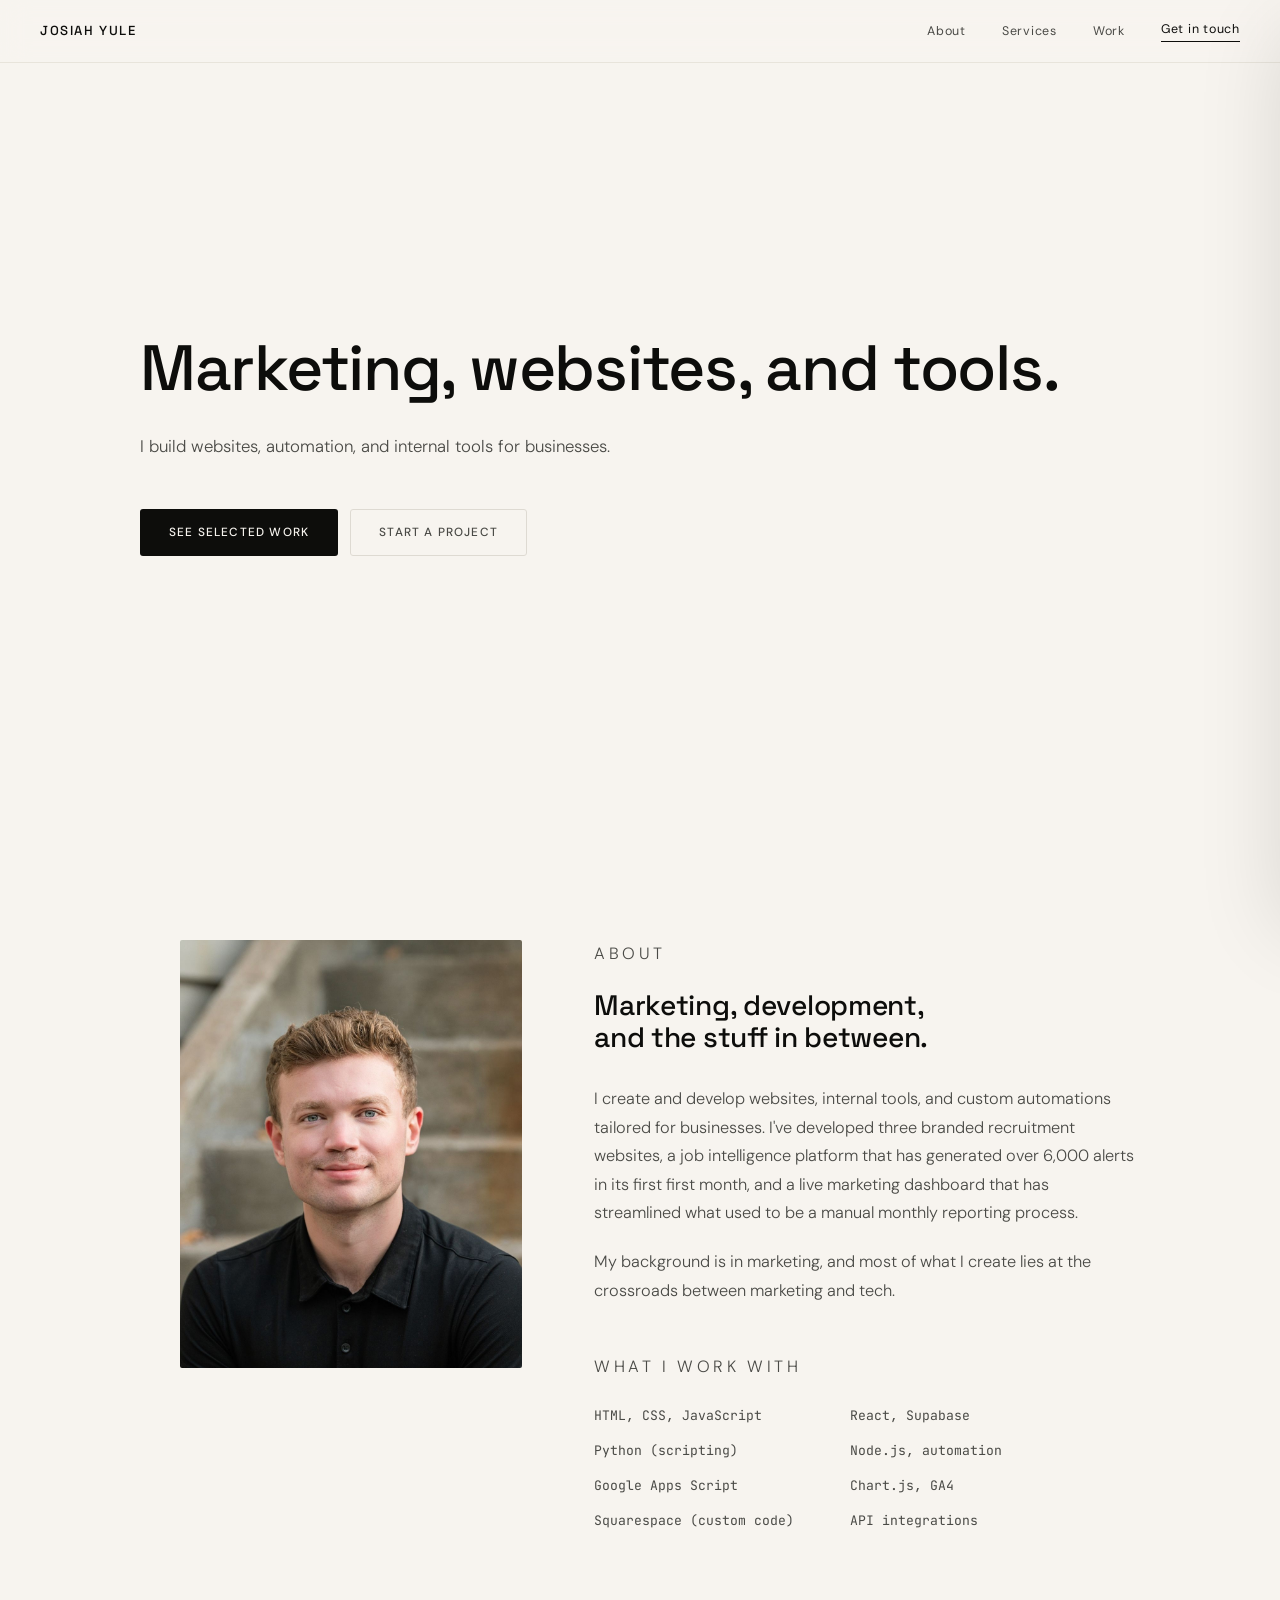
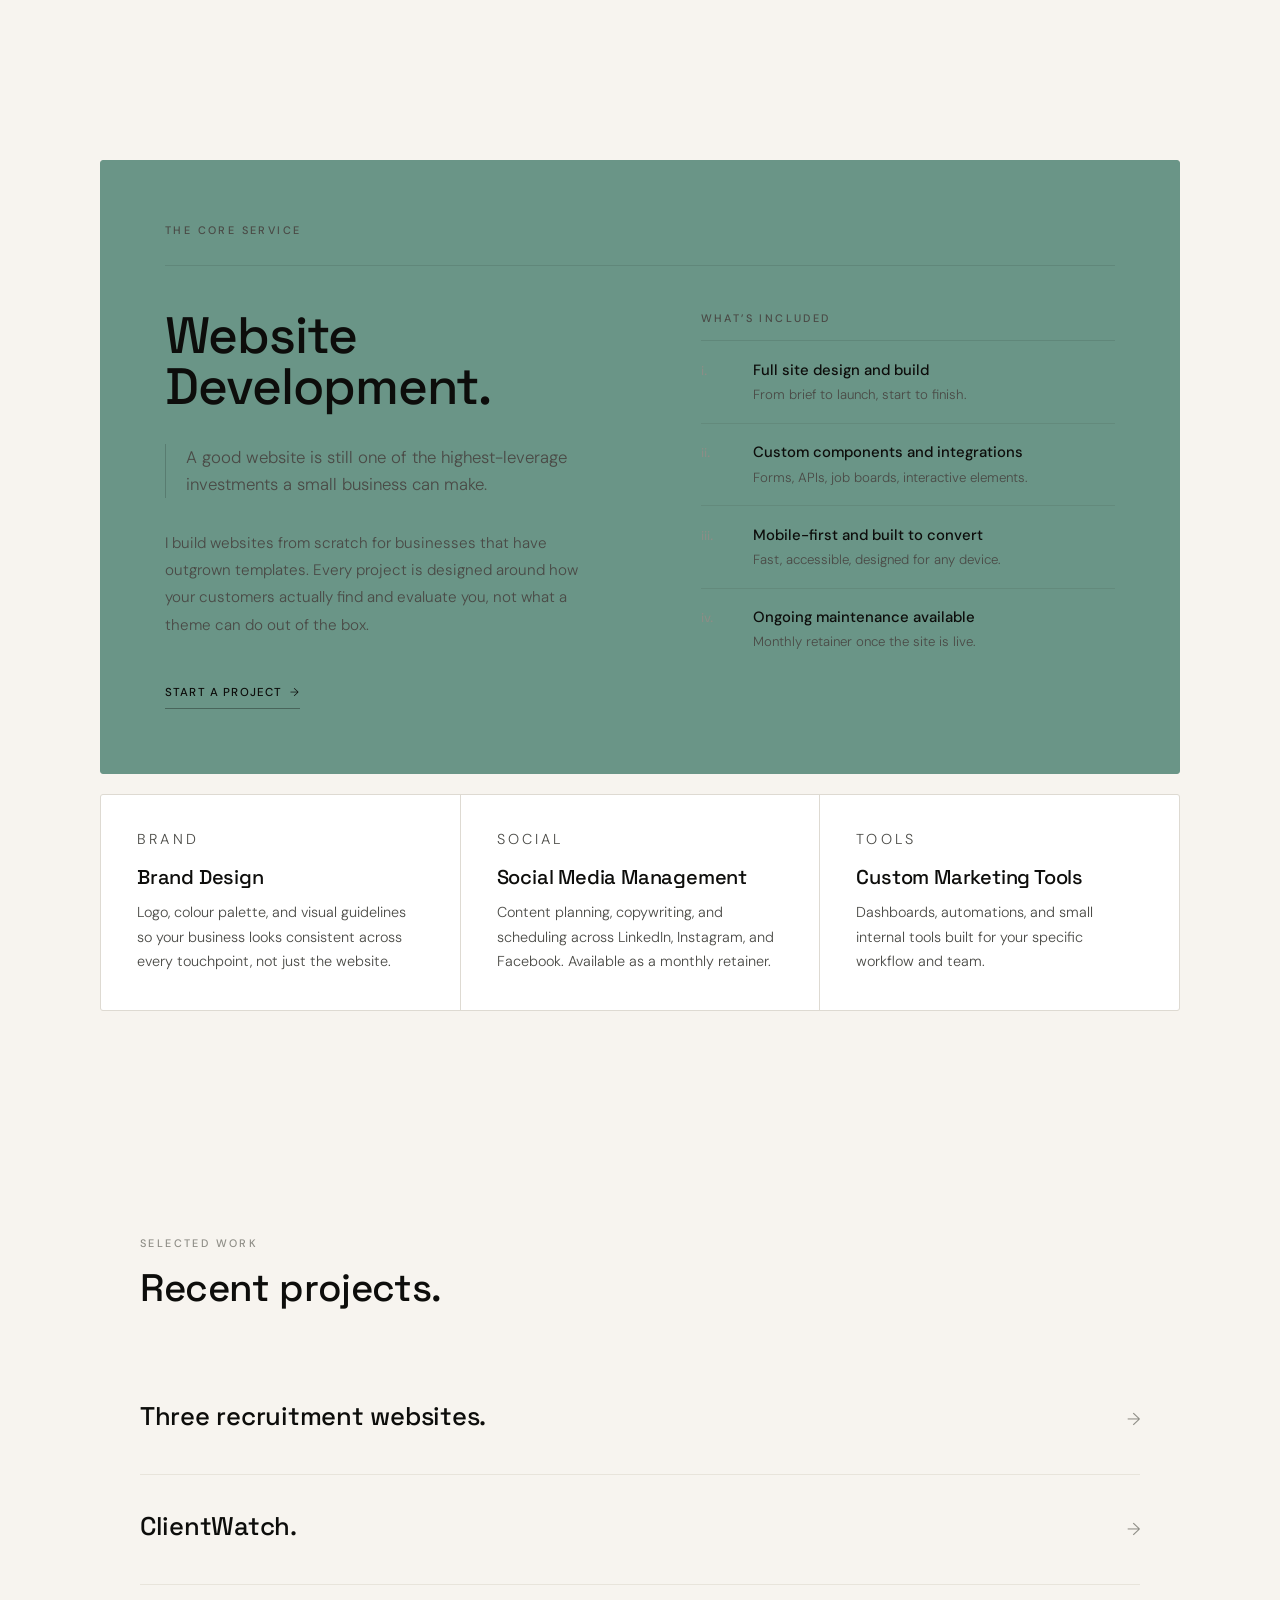
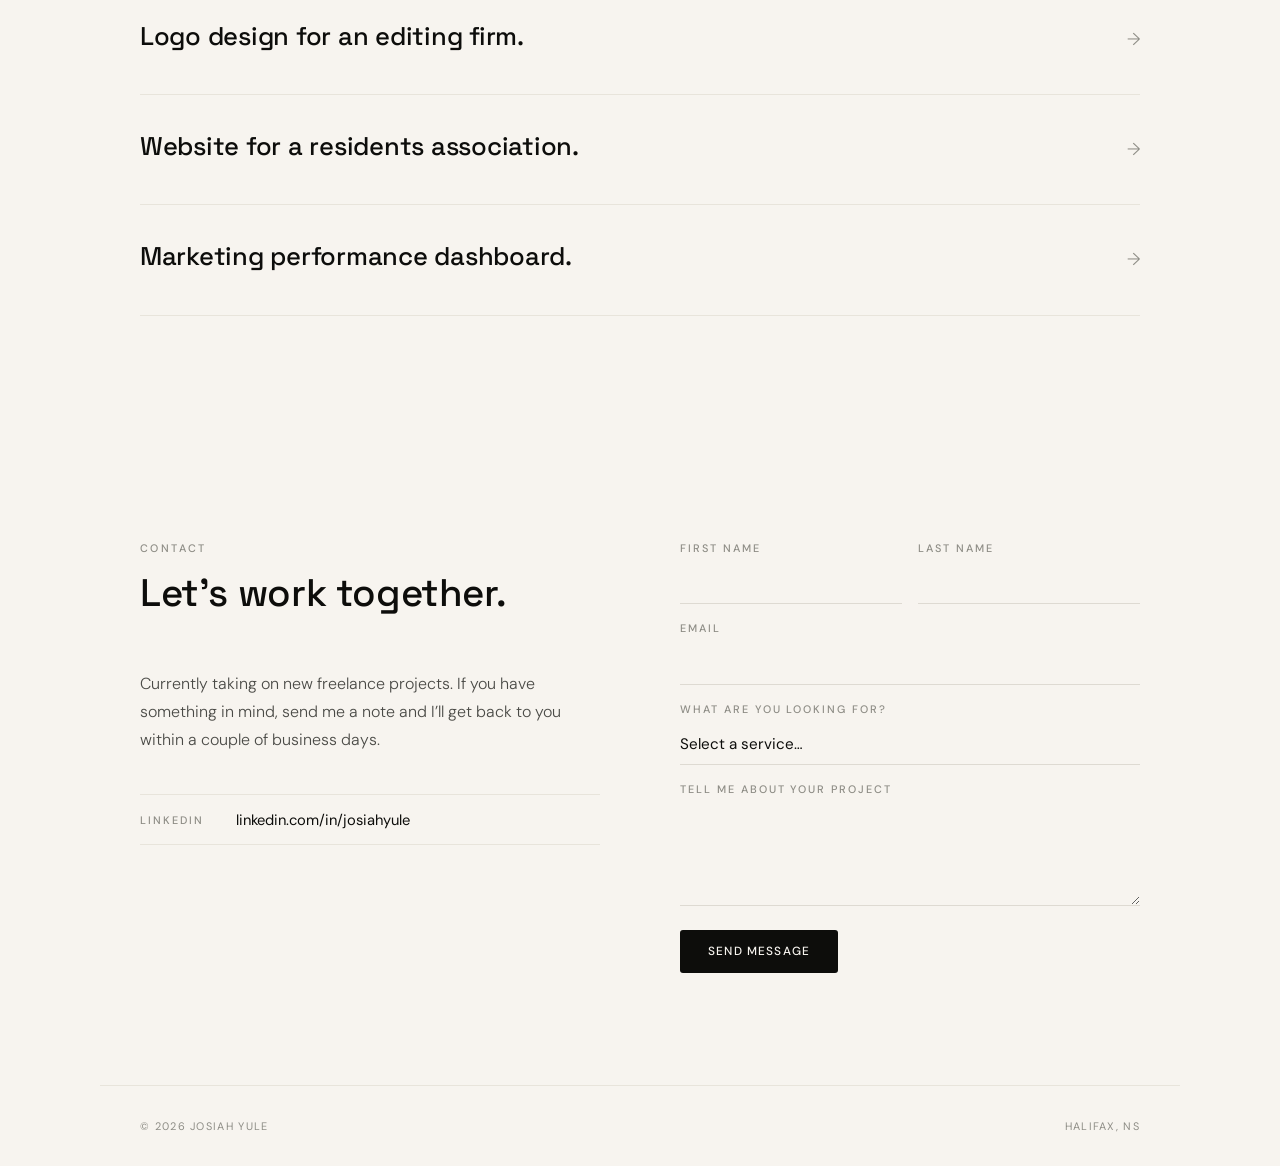
==== docs/index.html @ 41122ac9 "Apply UX improvements: mobile photo indent, form success state, drawer scroll cue, alt text Fix 4: a" ====
﻿<!DOCTYPE html>
<html lang="en">
<head>
  <meta charset="UTF-8" />
  <meta name="viewport" content="width=device-width, initial-scale=1.0"/>
  <title>Josiah Yule. Marketing, websites, and custom tools.</title>
  <link rel="preconnect" href="https://fonts.googleapis.com">
  <link href="https://fonts.googleapis.com/css2?family=Space+Grotesk:wght@300;400;500;600&family=DM+Sans:wght@300;400;500&family=JetBrains+Mono:wght@400;500&display=swap" rel="stylesheet">
  <meta name="description" content="Josiah Yule builds websites, automation, and internal tools for service businesses that have outgrown templates. Based in Halifax, NS.">
  <meta property="og:type" content="website">
  <meta property="og:url" content="https://www.josiahyule.ca">
  <meta property="og:title" content="Josiah Yule. Marketing, websites, and custom tools.">
  <meta property="og:description" content="Josiah Yule builds websites, automation, and internal tools for service businesses that have outgrown templates. Based in Halifax, NS.">
  <meta name="twitter:card" content="summary_large_image">
  <meta name="twitter:title" content="Josiah Yule. Marketing, websites, and custom tools.">
  <meta name="twitter:description" content="Josiah Yule builds websites, automation, and internal tools for service businesses that have outgrown templates. Based in Halifax, NS.">
  <link rel="canonical" href="https://www.josiahyule.ca">
  <link rel="stylesheet" href="portfolio.css">
</head>
<body>

  <nav>
    <a href="#" class="nav-logo">Josiah Yule</a>
    <div class="nav-links">
      <a href="#about">About</a>
      <a href="#services">Services</a>
      <a href="#work">Work</a>
      <a href="#contact" class="nav-cta">Get in touch</a>
    </div>
    <button class="nav-hamburger" id="navHamburger" aria-label="Open menu" aria-expanded="false" aria-controls="navMobile">
      <span></span><span></span><span></span>
    </button>
  </nav>

  <div class="nav-mobile" id="navMobile" role="dialog" aria-label="Mobile navigation">
    <nav class="nav-mobile-links">
      <a href="#about">About</a>
      <a href="#services">Services</a>
      <a href="#work">Work</a>
      <a href="#contact" class="nav-mobile-cta">Get in touch</a>
    </nav>
    <div class="nav-mobile-meta">Halifax, NS &middot; Available for new projects</div>
  </div>

  <!-- HERO -->
  <header class="hero">
    <h1>Marketing, websites, and tools.</h1>
    <p class="hero-bio">I build websites, automation, and internal tools for businesses.</p>
    <div class="hero-actions">
      <a href="#work" class="btn btn-filled">See selected work</a>
      <a href="#contact" class="btn btn-outline">Start a project</a>
    </div>
  </header>



  <!-- ABOUT -->
  <section id="about">
    <div class="about-grid">
      <div class="about-photo-wrap reveal">
        <div class="about-photo" aria-label="Portrait of Josiah">
          <img src="headshot.jpg" alt="Josiah Yule">
        </div>
      </div>
      <div class="about-body reveal">
        <p class="about-label">About</p>
        <h2 class="about-headline">Marketing, development, and the stuff in between.</h2>
        <p>I create and develop websites, internal tools, and custom automations tailored for businesses. I've developed three branded recruitment websites, a job intelligence platform that has generated over 6,000 alerts in its first first month, and a live marketing dashboard that has streamlined what used to be a manual monthly reporting process.</p>
        <p>My background is in marketing, and most of what I create lies at the crossroads between marketing and tech.</p>

        <div class="stack">
          <p class="stack-label">What I work with</p>
          <ul class="stack-grid">
            <li>HTML, CSS, JavaScript</li>
            <li>React, Supabase</li>
            <li>Python (scripting)</li>
            <li>Node.js, automation</li>
            <li>Google Apps Script</li>
            <li>Chart.js, GA4</li>
            <li>Squarespace (custom code)</li>
            <li>API integrations</li>
          </ul>
        </div>
      </div>
    </div>
  </section>



  <!-- SERVICES -->
  <section id="services">
    <div class="services-inner">

      <article class="service-hero">
        <div class="service-hero-top">
          <span class="service-hero-eyebrow">The core service</span>
        </div>
        <div class="service-hero-grid">
          <div class="service-hero-main">
            <h3>Website<br>Development.</h3>
            <p class="service-hero-lede">A good website is still one of the highest-leverage investments a small business can make.</p>
            <p class="service-hero-body">I build websites from scratch for businesses that have outgrown templates. Every project is designed around how your customers actually find and evaluate you, not what a theme can do out of the box.</p>
            <a href="#contact" class="service-hero-cta">Start a project</a>
          </div>
          <div class="service-hero-meta">
            <p class="meta-label">What&rsquo;s included</p>
            <div class="meta-row">
              <span class="meta-num">i.</span>
              <span class="meta-text">Full site design and build<span>From brief to launch, start to finish.</span></span>
            </div>
            <div class="meta-row">
              <span class="meta-num">ii.</span>
              <span class="meta-text">Custom components and integrations<span>Forms, APIs, job boards, interactive elements.</span></span>
            </div>
            <div class="meta-row">
              <span class="meta-num">iii.</span>
              <span class="meta-text">Mobile-first and built to convert<span>Fast, accessible, designed for any device.</span></span>
            </div>
            <div class="meta-row">
              <span class="meta-num">iv.</span>
              <span class="meta-text">Ongoing maintenance available<span>Monthly retainer once the site is live.</span></span>
            </div>
          </div>
        </div>
      </article>

      <div class="services-supporting">
        <article class="service-item">
          <p class="service-label">Brand</p>
          <h3>Brand Design</h3>
          <p>Logo, colour palette, and visual guidelines so your business looks consistent across every touchpoint, not just the website.</p>
        </article>
        <article class="service-item">
          <p class="service-label">Social</p>
          <h3>Social Media Management</h3>
          <p>Content planning, copywriting, and scheduling across LinkedIn, Instagram, and Facebook. Available as a monthly retainer.</p>
        </article>
        <article class="service-item">
          <p class="service-label">Tools</p>
          <h3>Custom Marketing Tools</h3>
          <p>Dashboards, automations, and small internal tools built for your specific workflow and team.</p>
        </article>
      </div>

    </div>
  </section>



  <!-- WORK -->
  <section id="work">
    <p class="section-label">Selected work</p>
    <h2 class="section-title">Recent projects.</h2>

    <ul class="work-list" id="workList">
      <!-- populated by JS -->
    </ul>
  </section>

  <!-- CONTACT -->
  <section id="contact">
    <div class="contact-inner">
      <div class="contact-left">
        <p class="section-label">Contact</p>
        <h2 class="section-title">Let&rsquo;s work together.</h2>
        <p class="contact-desc">Currently taking on new freelance projects. If you have something in mind, send me a note and I&rsquo;ll get back to you within a couple of business days.</p>

        <ul class="contact-links">
          <li><span>LinkedIn</span><a href="https://www.linkedin.com/in/josiahyule" target="_blank" rel="noopener">linkedin.com/in/josiahyule</a></li>
        </ul>
      </div>

      <form class="contact-form" id="contactForm" action="https://formspree.io/f/xeevvkey" method="POST">
        <div class="form-row">
          <div class="form-group">
            <label for="firstName">First Name</label>
            <input id="firstName" name="firstName" type="text" required>
          </div>
          <div class="form-group">
            <label for="lastName">Last Name</label>
            <input id="lastName" name="lastName" type="text" required>
          </div>
        </div>
        <div class="form-group">
          <label for="email">Email</label>
          <input id="email" name="email" type="email" required>
        </div>
        <div class="form-group">
          <label for="service">What are you looking for?</label>
          <select id="service" name="service">
            <option value="">Select a service&hellip;</option>
            <option>Website Development</option>
            <option>Brand Design</option>
            <option>Social Media Management</option>
            <option>Custom Marketing Tools</option>
            <option>Other / Not Sure Yet</option>
          </select>
        </div>
        <div class="form-group">
          <label for="message">Tell me about your project</label>
          <textarea id="message" name="message" rows="4"></textarea>
        </div>
        <button class="form-submit" type="submit" id="submitBtn">Send Message</button>
        <p id="formStatus" role="alert" aria-live="polite"></p>
      </form>
    </div>
  </section>

  <footer>
    <span>&copy; <span id="year"></span> Josiah Yule</span>
    <span>Halifax, NS</span>
  </footer>

  <!-- CASE STUDY DRAWER -->
  <div class="drawer-backdrop" id="drawerBackdrop"></div>
  <aside class="drawer" id="drawer" aria-hidden="true" role="dialog" aria-label="Case study">
    <header class="drawer-header">
      <span class="drawer-header-label" id="drawerKicker">Case study</span>
      <button class="drawer-close" id="drawerClose" aria-label="Close">
        <svg width="14" height="14" viewBox="0 0 14 14" fill="none" stroke="currentColor" stroke-width="1.4" aria-hidden="true">
          <path d="M1 1 L13 13 M13 1 L1 13"/>
        </svg>
      </button>
    </header>
    <div class="drawer-scroll" id="drawerScroll">
      <div id="drawerContent"></div>
    </div>
  </aside>

  <script src="portfolio.js"></script>
</body>
</html>
---- docs/portfolio.css ----
/* ============================================================
   Josiah Yule. Portfolio.
   Style: editorial grotesque — inspired by Tsu Lange Yor / Christopher Doyle & Co.
   ============================================================ */

*, *::before, *::after { box-sizing: border-box; margin: 0; padding: 0; }

:root {
  --accent:      #6a9587;
  --accent-dark: #4d7a6b;
  --ink:         #0d0d0b;
  --ink-mid:     #4a4a46;
  --ink-muted:   #8e8d86;
  --cream:       #f7f4ef;
  --cream-deep:  #ebe8e0;
  --white:       #ffffff;
  --border:      #dedad2;
  --border-soft: #e8e4db;

  --shadow-sm: 0 1px 2px rgba(13,13,11,0.04);
  --shadow-md: 0 12px 40px rgba(13,13,11,0.08);
  --shadow-lg: 0 30px 80px rgba(13,13,11,0.12);

  --ease:   cubic-bezier(0.4, 0, 0.2, 1);
  --fast:   0.22s;
  --med:    0.45s;
  --slow:   0.7s;

  --max:    1080px;
  --reading: 640px;
}

html { scroll-behavior: smooth; scroll-padding-top: 4.5rem; }
body {
  font-family: 'DM Sans', sans-serif;
  background: var(--cream);
  color: var(--ink);
  overflow-x: hidden;
  -webkit-font-smoothing: antialiased;
  font-weight: 400;
  line-height: 1.5;
}
body.drawer-open { overflow: hidden; }

::selection { background: #c8ddd8; color: var(--ink); }

a { color: inherit; }

/* ===== NAV ===== */
nav {
  position: fixed; top: 0; left: 0; right: 0; z-index: 100;
  display: flex; align-items: center; justify-content: space-between;
  padding: 1.25rem 2.5rem;
  background: rgba(247, 244, 239, 0.88);
  backdrop-filter: blur(14px);
  -webkit-backdrop-filter: blur(14px);
  border-bottom: 1px solid var(--border-soft);
}
.nav-logo {
  font-family: 'Space Grotesk', sans-serif;
  font-size: 0.82rem;
  font-weight: 500;
  letter-spacing: 0.12em;
  text-decoration: none;
  color: var(--ink);
  text-transform: uppercase;
}
.nav-links { display: flex; gap: 2.25rem; align-items: center; }
.nav-links a {
  text-decoration: none;
  font-size: 0.78rem;
  letter-spacing: 0.06em;
  color: var(--ink-mid);
  transition: color var(--fast);
}
.nav-links a:hover { color: var(--ink); }
.nav-links a.nav-cta {
  color: var(--ink);
  border-bottom: 1px solid var(--ink);
  padding-bottom: 2px;
  transition: color var(--fast), border-color var(--fast);
}
.nav-links a.nav-cta:hover { color: var(--accent-dark); border-color: var(--accent-dark); }

.nav-hamburger {
  display: none;
  width: 44px; height: 44px;
  background: transparent; border: none;
  cursor: pointer; padding: 0;
  align-items: center; justify-content: center;
  flex-direction: column; gap: 5px;
  -webkit-tap-highlight-color: transparent;
}
.nav-hamburger span {
  display: block;
  width: 22px; height: 1.5px;
  background: var(--ink);
  transition: transform 0.35s var(--ease), opacity 0.25s;
}
.nav-hamburger.open span:nth-child(1) { transform: translateY(6.5px) rotate(45deg); }
.nav-hamburger.open span:nth-child(2) { opacity: 0; }
.nav-hamburger.open span:nth-child(3) { transform: translateY(-6.5px) rotate(-45deg); }

.nav-mobile {
  position: fixed; inset: 0; z-index: 95;
  background: var(--cream);
  padding: 5.5rem 2rem 2rem;
  transform: translateX(100%);
  transition: transform 0.4s var(--ease);
  visibility: hidden;
  display: flex; flex-direction: column;
}
.nav-mobile.open { transform: translateX(0); visibility: visible; }
.nav-mobile-links { display: flex; flex-direction: column; flex: 1; }
.nav-mobile-links a {
  text-decoration: none;
  font-family: 'Space Grotesk', sans-serif;
  font-size: clamp(1.8rem, 6vw, 2.4rem);
  font-weight: 500;
  letter-spacing: 0.01em;
  color: var(--ink);
  padding: 1.1rem 0;
  border-bottom: 1px solid var(--border);
  display: flex; align-items: center; justify-content: space-between;
}
.nav-mobile-links a::after { content: '→'; font-family: 'DM Sans', sans-serif; font-size: 1rem; opacity: 0.4; }
.nav-mobile-meta {
  padding-top: 2rem;
  font-size: 0.7rem;
  color: var(--ink-muted);
  letter-spacing: 0.12em;
  text-transform: uppercase;
}

/* ===== HERO ===== */
.hero {
  min-height: 92vh;
  display: flex; flex-direction: column;
  justify-content: center;
  padding: 10rem 2.5rem 6rem;
  max-width: var(--max);
  margin: 0 auto;
}
.hero h1 {
  font-family: 'Space Grotesk', sans-serif;
  font-size: clamp(2rem, 5vw, 4.4rem);
  font-weight: 500;
  line-height: 1.02;
  letter-spacing: -0.02em;
  margin-bottom: 2rem;
  max-width: 28ch;
  text-wrap: balance;
  animation: fadeUp var(--slow) 0.05s ease both;
}
.hero-bio {
  font-size: clamp(1.05rem, 1.3vw, 1.2rem);
  font-weight: 300;
  line-height: 1.65;
  color: var(--ink-mid);
  max-width: 56ch;
  margin-bottom: 3rem;
  animation: fadeUp var(--slow) 0.15s ease both;
}
.hero-actions { display: flex; gap: 0.75rem; flex-wrap: wrap; animation: fadeUp var(--slow) 0.25s ease both; }

.btn {
  text-decoration: none;
  padding: 0.85rem 1.75rem;
  border-radius: 3px;
  font-size: 0.74rem;
  font-weight: 500;
  letter-spacing: 0.1em;
  text-transform: uppercase;
  transition: all var(--fast);
  display: inline-block;
  border: 1px solid transparent;
  cursor: pointer;
  font-family: inherit;
}
.btn-filled { background: var(--ink); color: var(--cream); }
.btn-filled:hover { background: var(--accent-dark); }
.btn-outline { border-color: var(--border); color: var(--ink-mid); background: transparent; }
.btn-outline:hover { border-color: var(--accent-dark); color: var(--accent-dark); }

/* ===== SHARED ===== */
section, header {
  padding: 7rem 2.5rem;
  max-width: var(--max);
  margin: 0 auto;
}
#about, #services, #work, #contact { scroll-margin-top: 4.5rem; }

.divider {
  width: 100%;
  max-width: var(--max);
  margin: 0 auto;
  height: 1px;
  background: var(--border-soft);
}

.section-label {
  font-size: 0.68rem;
  letter-spacing: 0.22em;
  text-transform: uppercase;
  color: var(--ink-muted);
  margin-bottom: 1rem;
  font-weight: 500;
}

.section-title {
  font-family: 'Space Grotesk', sans-serif;
  font-size: clamp(1.75rem, 3vw, 2.4rem);
  font-weight: 500;
  line-height: 1.1;
  letter-spacing: -0.01em;
  margin-bottom: 3.5rem;
  max-width: 22ch;
  text-wrap: balance;
}

/* ===== ABOUT ===== */
#about { padding-top: 7rem; padding-bottom: 7rem; }
.about-grid {
  display: grid;
  grid-template-columns: 0.7fr 1fr;
  gap: 4.5rem;
  align-items: start;
}
.about-photo-wrap { position: sticky; top: 7rem; margin-left: 2.5rem; }
.about-photo {
  width: 100%;
  aspect-ratio: 4/5;
  background: var(--cream-deep);
  border-radius: 2px;
  position: relative;
  overflow: hidden;
}
.about-photo.placeholder {
  background:
    repeating-linear-gradient(135deg,
      var(--cream-deep) 0,
      var(--cream-deep) 14px,
      #dedad2 14px,
      #dedad2 15px);
  display: flex; align-items: flex-end; justify-content: flex-start;
}
.about-photo .placeholder-tag {
  font-family: 'JetBrains Mono', monospace;
  font-size: 0.7rem;
  color: var(--ink-muted);
  padding: 0.5rem 0.75rem;
  background: var(--cream);
}
.about-photo img { width: 100%; height: 100%; object-fit: cover; display: block; }
.about-body { padding-top: 0; }
.about-label {
  font-size: 0.68rem;
  letter-spacing: 0.22em;
  text-transform: uppercase;
  color: var(--ink-muted);
  margin-bottom: 1.25rem;
  font-weight: 500;
}
.about-headline {
  font-family: 'Space Grotesk', sans-serif;
  font-size: clamp(1.5rem, 2.2vw, 2rem);
  font-weight: 500;
  line-height: 1.15;
  letter-spacing: -0.01em;
  margin-bottom: 2rem;
  text-wrap: balance;
}
.about-body p {
  font-size: 1.02rem;
  line-height: 1.75;
  color: var(--ink-mid);
  font-weight: 300;
  margin-bottom: 1.25rem;
  max-width: 58ch;
}
.stack { margin-top: 3rem; max-width: 480px; }
.stack-label {
  font-size: 0.68rem;
  letter-spacing: 0.22em;
  text-transform: uppercase;
  color: var(--ink-muted);
  margin-bottom: 1rem;
  font-weight: 500;
}
.stack-grid {
  display: grid;
  grid-template-columns: repeat(2, 1fr);
  gap: 0.35rem 2rem;
  list-style: none;
}
.stack-grid li {
  font-family: 'JetBrains Mono', monospace;
  font-size: 0.82rem;
  color: var(--ink-mid);
  padding: 0.3rem 0;
}

/* ===== SERVICES ===== */
#services { max-width: 100%; padding: 7rem 2.5rem; }
.services-inner { max-width: var(--max); margin: 0 auto; }

/* Teal editorial card — dark ink text on sage-teal background */
.service-hero {
  background: var(--accent);
  color: var(--ink);
  border: 1px solid var(--accent);
  border-radius: 3px;
  padding: 3.5rem 4rem 4rem;
  margin-bottom: 1.25rem;
}
.service-hero-top {
  padding-bottom: 1.5rem;
  border-bottom: 1px solid rgba(13, 13, 11, 0.1);
  margin-bottom: 2.75rem;
}
.service-hero-eyebrow {
  font-size: 0.68rem;
  letter-spacing: 0.22em;
  text-transform: uppercase;
  color: var(--ink-mid);
  font-weight: 500;
}
.service-hero-grid {
  display: grid;
  grid-template-columns: 1.1fr 1fr;
  gap: 5rem;
  align-items: start;
}
.service-hero h3 {
  font-family: 'Space Grotesk', sans-serif;
  font-size: clamp(2.2rem, 4vw, 3.4rem);
  font-weight: 500;
  line-height: 1.0;
  letter-spacing: -0.02em;
  color: var(--ink);
  margin-bottom: 2rem;
}
.service-hero-lede {
  font-size: 1.05rem;
  font-weight: 300;
  line-height: 1.6;
  color: var(--ink-mid);
  padding-left: 1.25rem;
  border-left: 1px solid rgba(13, 13, 11, 0.18);
  margin-bottom: 2rem;
  max-width: 38ch;
}
.service-hero-body {
  font-size: 0.95rem;
  line-height: 1.8;
  color: var(--ink-mid);
  font-weight: 300;
  margin-bottom: 2.5rem;
  max-width: 44ch;
}
.service-hero-cta {
  display: inline-flex; align-items: center;
  color: var(--ink); text-decoration: none;
  font-size: 0.72rem; font-weight: 500;
  letter-spacing: 0.1em;
  text-transform: uppercase;
  padding-bottom: 0.4rem;
  border-bottom: 1px solid rgba(13, 13, 11, 0.35);
  transition: opacity var(--fast);
}
.service-hero-cta::after {
  content: '→'; margin-left: 0.5rem; font-weight: 300;
  transition: transform var(--fast);
}
.service-hero-cta:hover { opacity: 0.6; }
.service-hero-cta:hover::after { transform: translateX(3px); }

.service-hero-meta { padding-top: 0; }
.meta-label {
  font-size: 0.68rem;
  letter-spacing: 0.22em;
  text-transform: uppercase;
  color: var(--ink-mid);
  font-weight: 500;
  padding-bottom: 0.9rem;
  border-bottom: 1px solid rgba(13, 13, 11, 0.1);
}
.meta-row {
  display: grid;
  grid-template-columns: 1.75rem 1fr;
  gap: 1.5rem;
  align-items: baseline;
  padding: 1.1rem 0;
  border-bottom: 1px solid rgba(13, 13, 11, 0.08);
}
.meta-row:last-child { border-bottom: none; }
.meta-num {
  font-family: 'Space Grotesk', sans-serif;
  font-size: 0.82rem;
  color: var(--ink-muted);
  font-weight: 400;
  text-align: left;
}
.meta-text {
  font-size: 0.93rem;
  line-height: 1.5;
  color: var(--ink);
  font-weight: 500;
}
.meta-text span {
  display: block;
  font-size: 0.83rem;
  color: var(--ink-mid);
  font-weight: 300;
  margin-top: 0.25rem;
  line-height: 1.5;
}

.services-supporting {
  display: grid;
  grid-template-columns: repeat(3, 1fr);
  gap: 1px;
  background: var(--border);
  border: 1px solid var(--border);
  border-radius: 3px;
  overflow: hidden;
}
.service-item {
  background: var(--white);
  padding: 2rem 2.25rem 2.25rem;
  transition: background var(--fast);
}
.service-item:hover { background: var(--cream); }
.service-label {
  font-size: 0.68rem;
  letter-spacing: 0.22em;
  text-transform: uppercase;
  color: var(--ink-muted);
  margin-bottom: 0.85rem;
  font-weight: 500;
}
.service-item h3 {
  font-family: 'Space Grotesk', sans-serif;
  font-size: 1.25rem;
  font-weight: 500;
  margin-bottom: 0.7rem;
  line-height: 1.2;
  letter-spacing: -0.01em;
}
.service-item p {
  font-size: 0.9rem;
  line-height: 1.7;
  color: var(--ink-mid);
  font-weight: 300;
}

/* ===== WORK LIST ===== */
.work-list {
  list-style: none;
}
.work-entry {
  display: grid;
  grid-template-columns: 1fr auto;
  gap: 2.5rem;
  align-items: baseline;
  padding: 2.25rem 0;
  border-bottom: 1px solid var(--border-soft);
  cursor: pointer;
  transition: padding-left var(--fast) var(--ease), background var(--fast);
  position: relative;
}
.work-entry:hover { padding-left: 0.5rem; background: var(--cream-deep); }
.work-entry:hover .work-title { color: var(--accent-dark); }
.work-entry:hover .work-arrow { transform: translate(4px, -2px); color: var(--accent-dark); }

.work-year {
  font-size: 0.74rem;
  color: var(--ink-muted);
  font-variant-numeric: tabular-nums;
  letter-spacing: 0.08em;
}
.work-title {
  font-family: 'Space Grotesk', sans-serif;
  font-size: clamp(1.4rem, 2vw, 1.85rem);
  font-weight: 500;
  letter-spacing: -0.01em;
  line-height: 1.2;
  margin-bottom: 0.4rem;
  transition: color var(--fast);
}
.work-meta {
  font-size: 0.87rem;
  color: var(--ink-muted);
  font-weight: 300;
}
.work-arrow {
  font-size: 1.1rem;
  color: var(--ink-muted);
  transition: transform var(--fast), color var(--fast);
  font-weight: 300;
}

/* ===== CONTACT ===== */
#contact {
  background: var(--cream);
  max-width: 100%;
  padding-left: 0; padding-right: 0;
}
.contact-inner {
  max-width: var(--max);
  margin: 0 auto;
  padding: 0 2.5rem;
  display: grid;
  grid-template-columns: 1fr 1fr;
  gap: 5rem;
  align-items: start;
}
.contact-desc {
  font-size: 1rem;
  line-height: 1.75;
  color: var(--ink-mid);
  font-weight: 300;
  margin-bottom: 2.5rem;
  max-width: 42ch;
}
.contact-links { list-style: none; }
.contact-links li {
  display: grid;
  grid-template-columns: 5rem 1fr;
  gap: 1rem;
  align-items: center;
  padding: 0.85rem 0;
  border-top: 1px solid var(--border-soft);
  font-size: 0.92rem;
}
.contact-links li:last-child { border-bottom: 1px solid var(--border-soft); }
.contact-links li span {
  font-size: 0.68rem;
  letter-spacing: 0.18em;
  text-transform: uppercase;
  color: var(--ink-muted);
  font-weight: 500;
}
.contact-links li a {
  color: var(--ink);
  text-decoration: none;
  transition: color var(--fast);
}
.contact-links li a:hover { color: var(--accent-dark); }

.contact-form { display: flex; flex-direction: column; gap: 1rem; }
.form-row { display: grid; grid-template-columns: 1fr 1fr; gap: 1rem; }
.form-group { display: flex; flex-direction: column; gap: 0.4rem; }
.form-group label {
  font-size: 0.68rem;
  letter-spacing: 0.18em;
  text-transform: uppercase;
  color: var(--ink-muted);
  font-weight: 500;
}
.form-group input, .form-group textarea {
  background: transparent;
  border: none;
  border-bottom: 1px solid var(--border);
  padding: 0.65rem 0;
  font-family: inherit;
  font-size: 0.95rem;
  color: var(--ink);
  outline: none;
  transition: border-color var(--fast);
  border-radius: 0;
}
.form-group input:focus, .form-group textarea:focus, .form-group select:focus { border-color: var(--accent); }
.form-group textarea { resize: vertical; min-height: 80px; }
.form-group select {
  background: transparent;
  border: none;
  border-bottom: 1px solid var(--border);
  padding: 0.65rem 0;
  font-family: inherit;
  font-size: 0.95rem;
  color: var(--ink);
  outline: none;
  transition: border-color var(--fast);
  border-radius: 0;
  -webkit-appearance: none;
  appearance: none;
  cursor: pointer;
  width: 100%;
}
.form-submit {
  background: var(--ink);
  color: var(--cream);
  border: none;
  padding: 0.85rem 1.75rem;
  border-radius: 3px;
  font-family: inherit;
  font-size: 0.74rem;
  font-weight: 500;
  letter-spacing: 0.1em;
  text-transform: uppercase;
  cursor: pointer;
  width: fit-content;
  transition: background var(--fast);
  margin-top: 0.5rem;
}
.form-submit:hover { background: var(--accent-dark); }

/* ===== FOOTER ===== */
footer {
  display: flex; justify-content: space-between;
  padding: 2rem 2.5rem;
  max-width: var(--max);
  margin: 0 auto;
  font-size: 0.68rem;
  color: var(--ink-muted);
  border-top: 1px solid var(--border-soft);
  letter-spacing: 0.12em;
  text-transform: uppercase;
}

/* =============================================================
   CASE STUDY DRAWER. MINIMAL EDITORIAL.
   ============================================================= */
.drawer-backdrop {
  position: fixed; inset: 0; z-index: 200;
  background: rgba(13, 13, 11, 0.3);
  backdrop-filter: blur(2px);
  -webkit-backdrop-filter: blur(2px);
  opacity: 0; visibility: hidden;
  transition: opacity var(--med) var(--ease), visibility var(--med) var(--ease);
}
.drawer-backdrop.open { opacity: 1; visibility: visible; }

.drawer {
  position: fixed; top: 0; right: 0; bottom: 0; z-index: 201;
  width: min(820px, 96vw);
  background: var(--cream);
  box-shadow: var(--shadow-lg);
  transform: translateX(100%);
  transition: transform var(--med) var(--ease);
  display: flex; flex-direction: column;
  overflow: hidden;
}
.drawer.open { transform: translateX(0); }

.drawer-header {
  display: flex; align-items: center; justify-content: space-between;
  padding: 1.5rem 2.5rem;
  flex-shrink: 0;
  z-index: 5;
  background: linear-gradient(to bottom, var(--cream) 60%, rgba(247, 244, 239, 0));
  position: absolute;
  top: 0; left: 0; right: 0;
  pointer-events: none;
}
.drawer-header > * { pointer-events: auto; }
.drawer-header-label {
  font-size: 0.68rem;
  letter-spacing: 0.2em;
  text-transform: uppercase;
  color: var(--ink-muted);
  font-weight: 500;
}
.drawer-close {
  width: 36px; height: 36px;
  border-radius: 50%;
  background: var(--white);
  border: 1px solid var(--border);
  cursor: pointer;
  display: inline-flex; align-items: center; justify-content: center;
  color: var(--ink-mid);
  transition: all var(--fast);
  padding: 0;
}
.drawer-close:hover { background: var(--ink); color: var(--cream); border-color: var(--ink); }

.drawer-scroll {
  flex: 1; overflow-y: auto;
  scroll-behavior: smooth;
}
.drawer-scroll::-webkit-scrollbar { width: 6px; }
.drawer-scroll::-webkit-scrollbar-track { background: transparent; }
.drawer-scroll::-webkit-scrollbar-thumb { background: rgba(13, 13, 11, 0.1); border-radius: 3px; }

/* ----- Case study layout ----- */
.cs-cover {
  width: 100%;
  aspect-ratio: 16 / 10;
  background: var(--cream-deep);
  position: relative;
  overflow: hidden;
}
.cs-cover.placeholder {
  background:
    repeating-linear-gradient(135deg,
      var(--cream-deep) 0,
      var(--cream-deep) 18px,
      #dedad2 18px,
      #dedad2 19px);
  display: flex; align-items: flex-end; justify-content: flex-start;
}
.cs-cover .placeholder-tag {
  font-family: 'JetBrains Mono', monospace;
  font-size: 0.7rem;
  color: var(--ink-muted);
  padding: 0.55rem 0.85rem;
  background: var(--cream);
  margin: 1rem;
}
.cs-cover img { width: 100%; height: 100%; object-fit: cover; display: block; }

.cs-body {
  max-width: var(--reading);
  margin: 0 auto;
  padding: 4.5rem 2.5rem 5rem;
}
.cs-meta {
  font-size: 0.68rem;
  letter-spacing: 0.2em;
  text-transform: uppercase;
  color: var(--ink-muted);
  margin-bottom: 1.5rem;
  font-weight: 500;
  display: flex; gap: 0.85rem; flex-wrap: wrap;
}
.cs-meta span:not(:last-child)::after {
  content: '·';
  margin-left: 0.85rem;
  color: var(--ink-muted);
  opacity: 0.5;
}
.cs-title {
  font-family: 'Space Grotesk', sans-serif;
  font-size: clamp(2rem, 4.5vw, 3.1rem);
  font-weight: 500;
  line-height: 1.02;
  letter-spacing: -0.02em;
  margin-bottom: 1.75rem;
  text-wrap: balance;
}
.cs-deck {
  font-size: 1.2rem;
  line-height: 1.55;
  color: var(--ink-mid);
  font-weight: 300;
  max-width: 32ch;
  margin-bottom: 4.5rem;
}

.cs-section { margin-bottom: 3.5rem; }
.cs-section-label {
  font-size: 0.68rem;
  letter-spacing: 0.2em;
  text-transform: uppercase;
  color: var(--ink-muted);
  margin-bottom: 1.25rem;
  font-weight: 500;
}
.cs-section p {
  font-size: 1.02rem;
  line-height: 1.8;
  color: var(--ink);
  font-weight: 300;
  margin-bottom: 1.1rem;
}
.cs-section p:last-child { margin-bottom: 0; }
.cs-section p strong { font-weight: 500; color: var(--ink); }
.cs-section ul {
  list-style: none;
  margin-top: 0.5rem;
}
.cs-section ul li {
  font-size: 1rem;
  line-height: 1.7;
  color: var(--ink);
  font-weight: 300;
  padding: 0.45rem 0 0.45rem 1.5rem;
  position: relative;
}
.cs-section ul li::before {
  content: '';
  position: absolute;
  left: 0; top: 1.05rem;
  width: 8px; height: 1px;
  background: var(--ink-muted);
}

/* Pull-quote */
.cs-quote {
  margin: 4rem 0;
  padding-left: 2rem;
  border-left: 2px solid var(--accent);
}
.cs-quote-text {
  font-family: 'Space Grotesk', sans-serif;
  font-size: 1.5rem;
  font-weight: 300;
  line-height: 1.4;
  color: var(--ink);
  letter-spacing: -0.01em;
  margin-bottom: 1.25rem;
  text-wrap: balance;
}
.cs-quote-attr {
  font-size: 0.72rem;
  color: var(--ink-muted);
  font-weight: 400;
  letter-spacing: 0.12em;
  text-transform: uppercase;
}
.cs-quote-attr strong { color: var(--ink); font-weight: 500; }

/* Gallery */
.cs-gallery {
  margin: 4rem 0;
  display: grid;
  grid-template-columns: repeat(2, 1fr);
  gap: 0.75rem;
}
.cs-gallery-item {
  aspect-ratio: 4 / 3;
  background: var(--cream-deep);
  overflow: hidden;
  position: relative;
}
.cs-gallery-item.wide {
  grid-column: 1 / -1;
  aspect-ratio: 16 / 9;
}
.cs-gallery-item.placeholder {
  background:
    repeating-linear-gradient(135deg,
      var(--cream-deep) 0,
      var(--cream-deep) 14px,
      #dedad2 14px,
      #dedad2 15px);
  display: flex; align-items: flex-end;
}
.cs-gallery-item .placeholder-tag {
  font-family: 'JetBrains Mono', monospace;
  font-size: 0.65rem;
  color: var(--ink-muted);
  padding: 0.4rem 0.6rem;
  background: var(--cream);
  margin: 0.75rem;
}
.cs-gallery-item img { width: 100%; height: 100%; object-fit: cover; display: block; }

/* Links list */
.cs-links {
  margin: 3.5rem 0 0;
  list-style: none;
  border-top: 1px solid var(--border-soft);
}
.cs-links li {
  border-bottom: 1px solid var(--border-soft);
}
.cs-links a {
  display: flex;
  justify-content: space-between;
  align-items: center;
  padding: 1.1rem 0;
  font-size: 0.96rem;
  color: var(--ink);
  text-decoration: none;
  transition: color var(--fast), padding var(--fast);
  font-weight: 400;
}
.cs-links a:hover { color: var(--accent-dark); padding-left: 0.4rem; }
.cs-links a span:last-child {
  color: var(--ink-muted);
  font-size: 0.68rem;
  letter-spacing: 0.12em;
  text-transform: uppercase;
}

/* ===== FORM SUCCESS STATE ===== */
#formStatus {
  font-size: 0.83rem;
  color: var(--ink-mid);
  display: none;
  margin-top: 0.5rem;
  letter-spacing: 0.02em;
}
.form-success {
  padding: 2.5rem 0 1rem;
}
.form-success-title {
  font-family: 'Space Grotesk', sans-serif;
  font-size: 1.4rem;
  font-weight: 500;
  letter-spacing: -0.01em;
  color: var(--ink);
  margin-bottom: 0.75rem;
}
.form-success-body {
  font-size: 0.95rem;
  color: var(--ink-mid);
  font-weight: 300;
  line-height: 1.75;
  max-width: 38ch;
}

/* ===== DRAWER SCROLL CUE ===== */
.drawer-scroll-cue {
  position: absolute;
  bottom: 2.5rem;
  left: 50%;
  transform: translateX(-50%);
  display: flex;
  flex-direction: column;
  align-items: center;
  gap: 0.4rem;
  pointer-events: none;
  animation: scrollCueFade 2.8s ease forwards;
  z-index: 10;
  color: var(--ink-muted);
}
.drawer-scroll-cue span {
  font-size: 0.62rem;
  letter-spacing: 0.2em;
  text-transform: uppercase;
}
.drawer-scroll-cue svg {
  animation: scrollCueBounce 0.9s ease-in-out infinite;
}
@keyframes scrollCueFade {
  0%   { opacity: 0; }
  15%  { opacity: 1; }
  72%  { opacity: 1; }
  100% { opacity: 0; }
}
@keyframes scrollCueBounce {
  0%, 100% { transform: translateY(0); }
  50%       { transform: translateY(5px); }
}

/* ===== REVEAL ===== */
@keyframes fadeUp {
  from { opacity: 0; transform: translateY(14px); }
  to   { opacity: 1; transform: translateY(0); }
}
.reveal { opacity: 0; transform: translateY(16px); transition: opacity var(--slow) var(--ease), transform var(--slow) var(--ease); }
.reveal.visible { opacity: 1; transform: translateY(0); }

/* ===== RESPONSIVE ===== */
@media (max-width: 900px) {
  .about-grid { grid-template-columns: 1fr; gap: 2.5rem; }
  .about-photo-wrap { position: static; max-width: 280px; margin-left: 0; }
  .services-supporting { grid-template-columns: 1fr; }
  .service-hero { padding: 2.25rem 1.75rem 2.5rem; }
  .service-hero-grid { grid-template-columns: 1fr; gap: 2.75rem; }
  .contact-inner { grid-template-columns: 1fr; gap: 3rem; }
}
@media (max-width: 800px) {
  nav { padding: 0.9rem 1.25rem; }
  .nav-links { display: none; }
  .nav-hamburger { display: flex; }
  .hero { padding: 7rem 1.5rem 4rem; min-height: 100svh; }
  section, header { padding: 5rem 1.5rem; }
  #contact { padding-left: 0; padding-right: 0; }
  .contact-inner { padding: 0 1.5rem; }
  footer { padding: 1.5rem; flex-direction: column; gap: 0.4rem; }

  .work-entry { grid-template-columns: 1fr; gap: 0.3rem; padding: 1.75rem 0; }
  .work-entry .work-arrow { display: none; }

  .cs-body { padding: 4rem 1.5rem 4rem; }
  .cs-gallery { grid-template-columns: 1fr; }
  .cs-quote { padding-left: 1.25rem; }
  .drawer-header { padding: 1rem 1.5rem; }
  .form-row { grid-template-columns: 1fr; }
}
@media (max-width: 480px) {
  .hero-actions { flex-direction: column; align-items: stretch; }
  .hero-actions .btn { text-align: center; }
  .section-title { font-size: 1.6rem; }
  .cs-title { font-size: 2rem; }
  .cs-deck { font-size: 1.05rem; }
}

@media (prefers-reduced-motion: reduce) {
  *, *::before, *::after {
    animation-duration: 0.01ms !important;
    transition-duration: 0.01ms !important;
    scroll-behavior: auto !important;
  }
  .reveal { opacity: 1; transform: none; transition: none; }
}
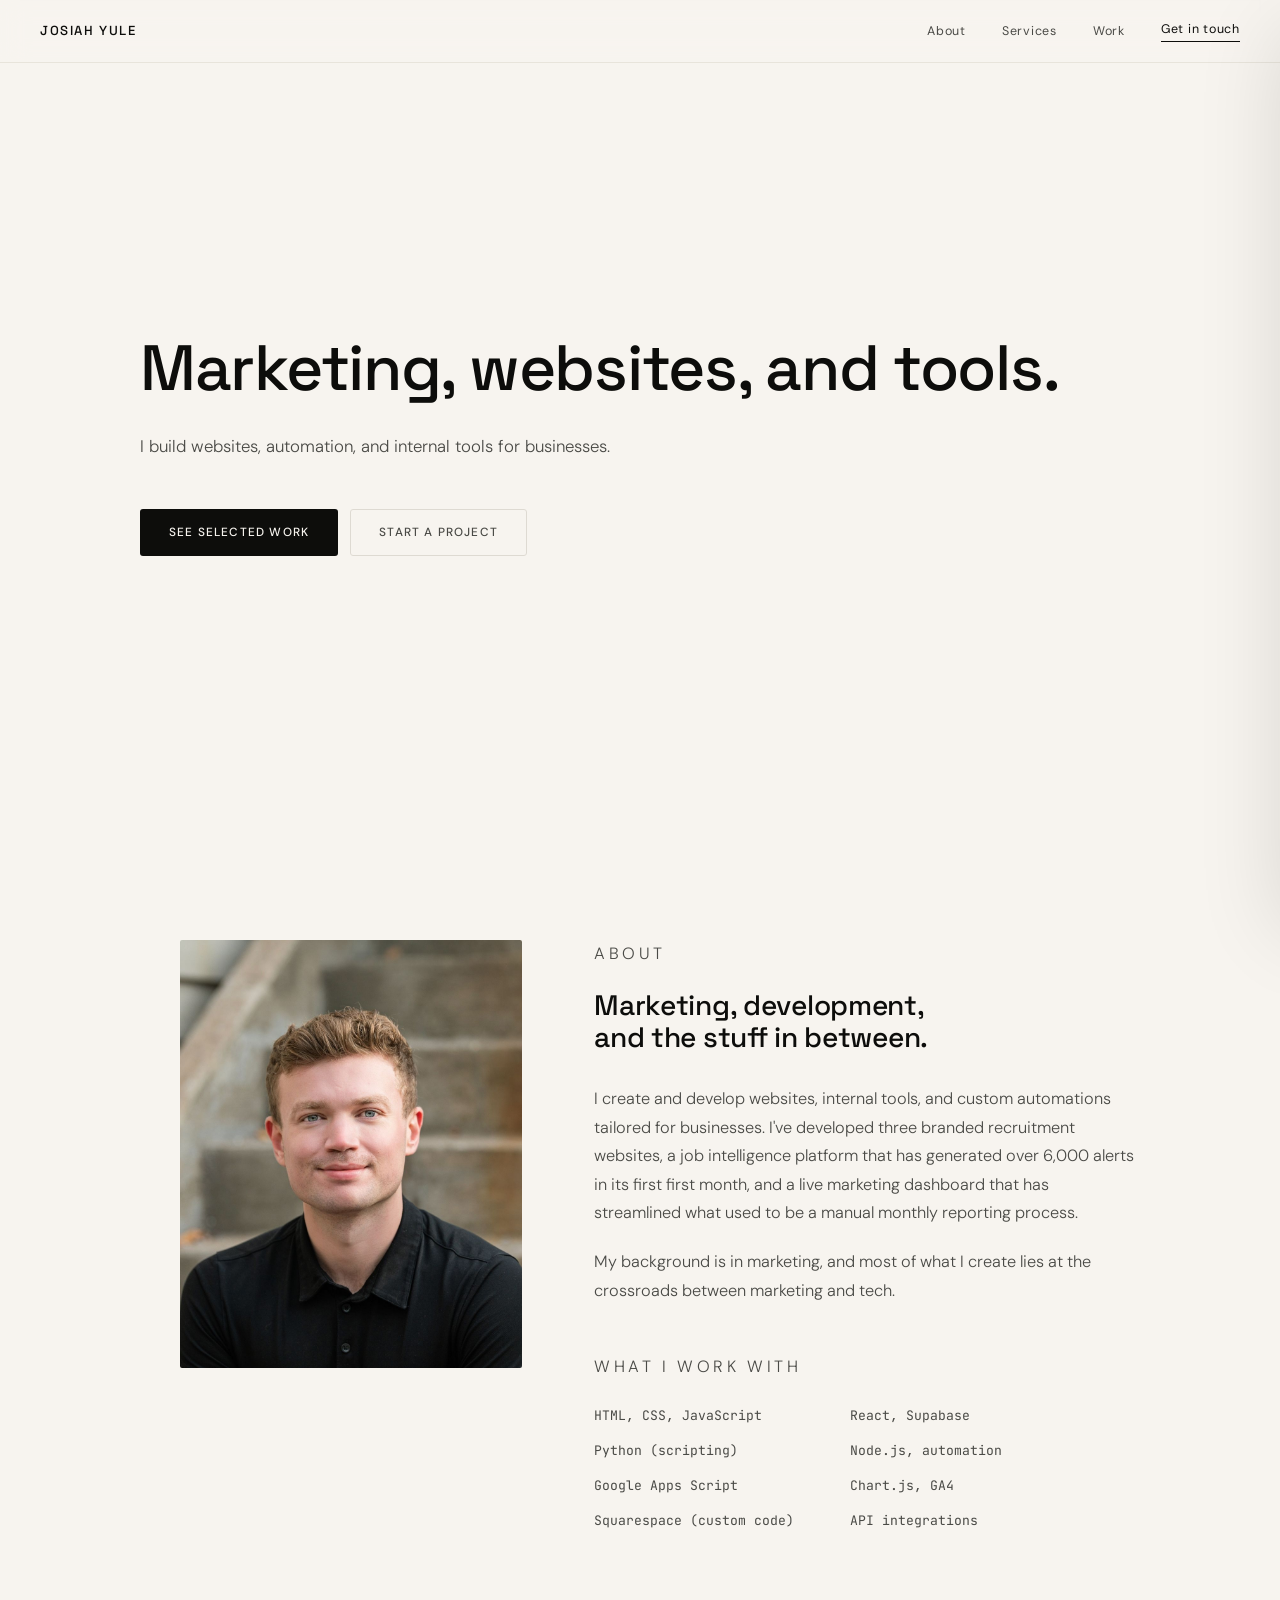
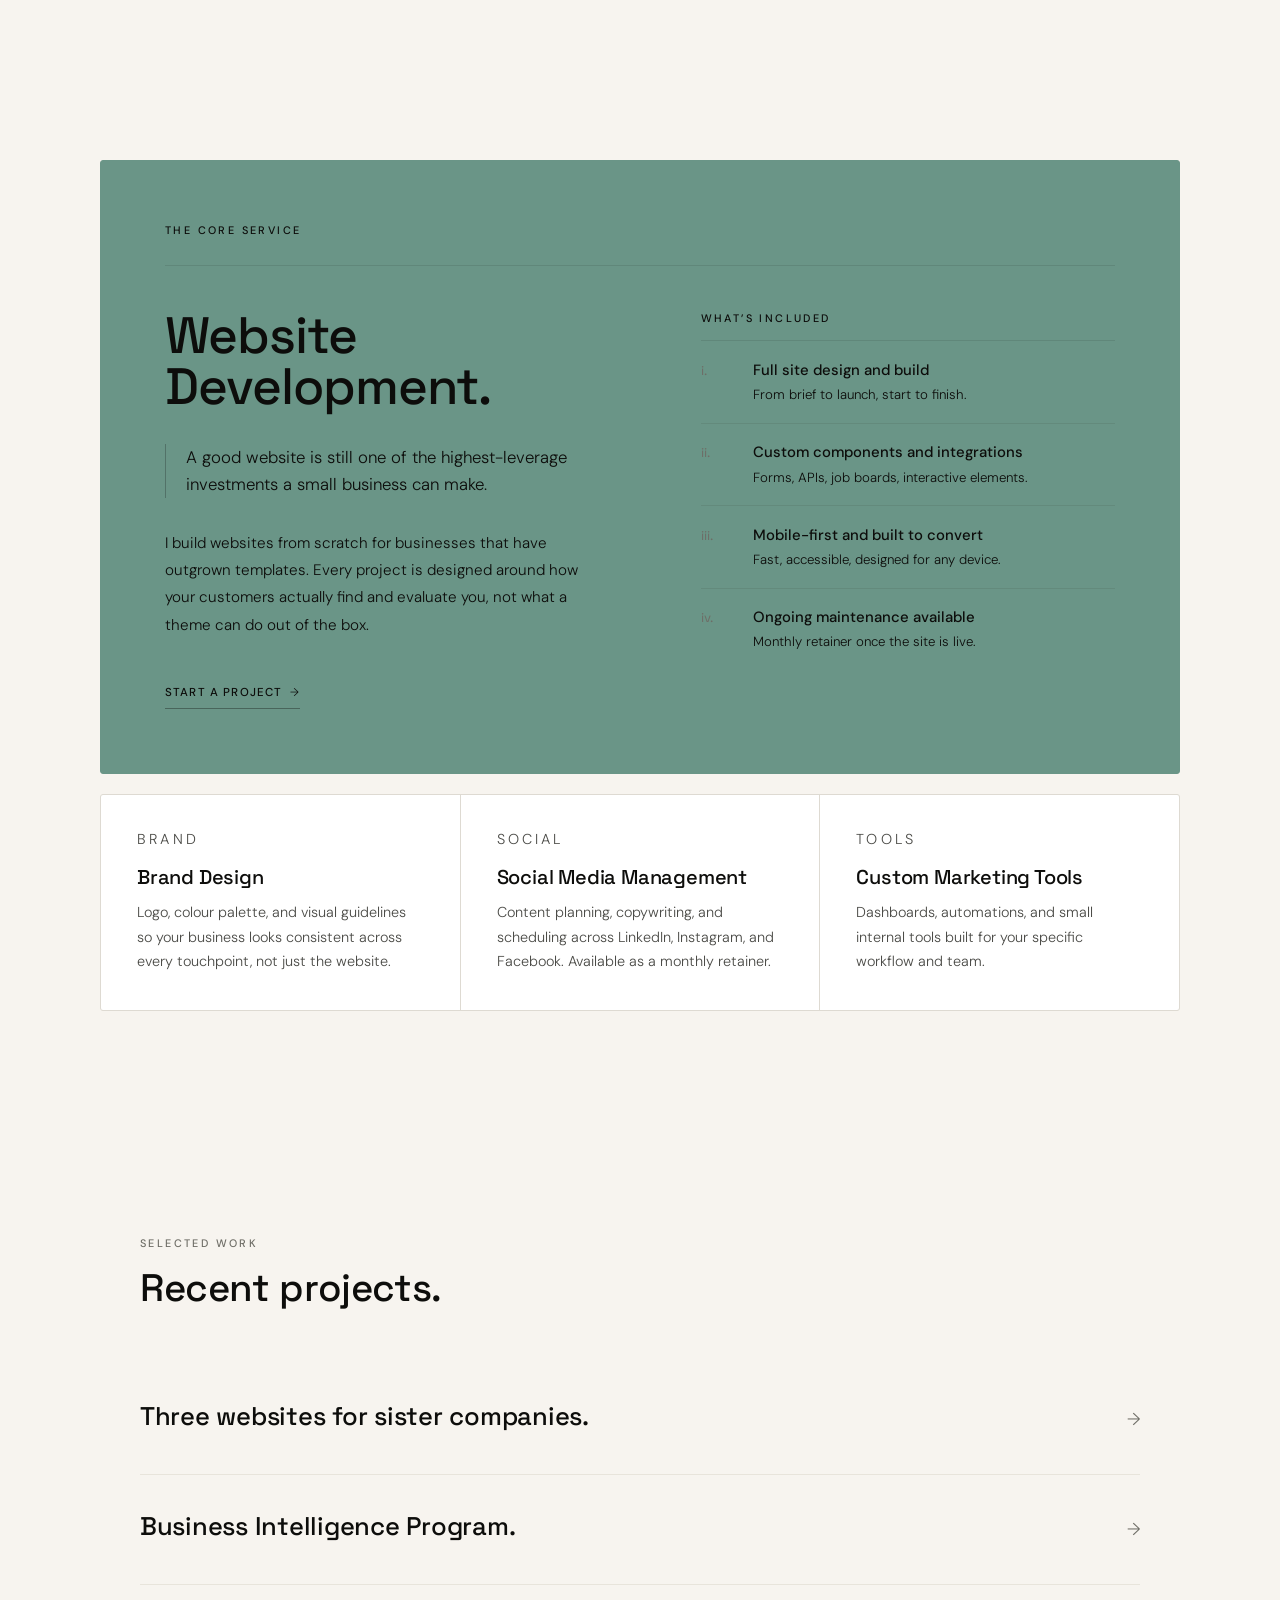
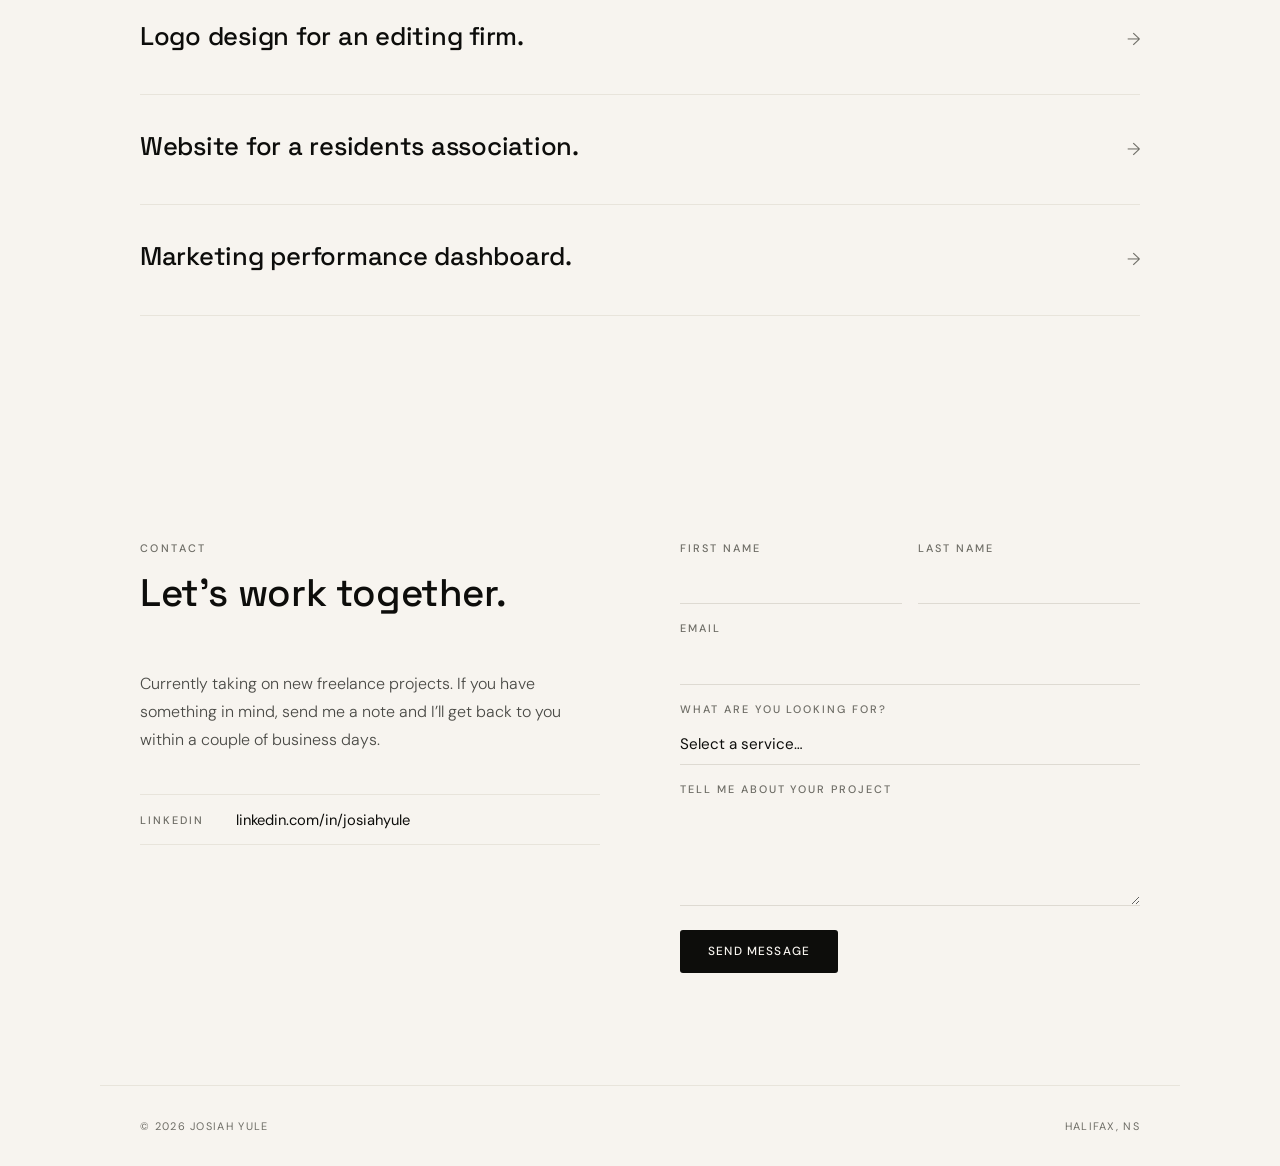
==== commit 1833dd80: "Apply accessibility, performance, and UX improvements Accessibility: - Add :focus-visible styles for" ====
--- a/docs/index.html
+++ b/docs/index.html
@@ -14,10 +14,27 @@
   <meta name="twitter:card" content="summary_large_image">
   <meta name="twitter:title" content="Josiah Yule. Marketing, websites, and custom tools.">
   <meta name="twitter:description" content="Josiah Yule builds websites, automation, and internal tools for service businesses that have outgrown templates. Based in Halifax, NS.">
+  <meta name="color-scheme" content="light dark">
   <link rel="canonical" href="https://www.josiahyule.ca">
+  <link rel="preload" as="image" href="headshot.jpg">
+  <meta property="og:image" content="https://www.josiahyule.ca/og-image.jpg">
+  <meta name="twitter:image" content="https://www.josiahyule.ca/og-image.jpg">
   <link rel="stylesheet" href="portfolio.css">
+  <script type="application/ld+json">
+  {
+    "@context": "https://schema.org",
+    "@type": "Person",
+    "name": "Josiah Yule",
+    "url": "https://www.josiahyule.ca",
+    "jobTitle": "Freelance Web Developer & Marketing Consultant",
+    "description": "Josiah Yule builds websites, automation, and internal tools for service businesses. Based in Halifax, NS.",
+    "address": { "@type": "PostalAddress", "addressLocality": "Halifax", "addressRegion": "NS", "addressCountry": "CA" },
+    "sameAs": ["https://www.linkedin.com/in/josiahyule"]
+  }
+  </script>
 </head>
 <body>
+  <a href="#about" class="skip-link">Skip to content</a>
 
   <nav>
     <a href="#" class="nav-logo">Josiah Yule</a>
@@ -59,7 +76,7 @@
     <div class="about-grid">
       <div class="about-photo-wrap reveal">
         <div class="about-photo" aria-label="Portrait of Josiah">
-          <img src="headshot.jpg" alt="Josiah Yule">
+          <img src="headshot.jpg" alt="Josiah Yule" width="1080" height="1350">
         </div>
       </div>
       <div class="about-body reveal">
@@ -174,16 +191,16 @@
         <div class="form-row">
           <div class="form-group">
             <label for="firstName">First Name</label>
-            <input id="firstName" name="firstName" type="text" required>
+            <input id="firstName" name="firstName" type="text" autocomplete="given-name" required>
           </div>
           <div class="form-group">
             <label for="lastName">Last Name</label>
-            <input id="lastName" name="lastName" type="text" required>
+            <input id="lastName" name="lastName" type="text" autocomplete="family-name" required>
           </div>
         </div>
         <div class="form-group">
           <label for="email">Email</label>
-          <input id="email" name="email" type="email" required>
+          <input id="email" name="email" type="email" autocomplete="email" required>
         </div>
         <div class="form-group">
           <label for="service">What are you looking for?</label>
--- a/docs/portfolio.css
+++ b/docs/portfolio.css
@@ -10,7 +10,7 @@
   --accent-dark: #4d7a6b;
   --ink:         #0d0d0b;
   --ink-mid:     #4a4a46;
-  --ink-muted:   #8e8d86;
+  --ink-muted:   #6e6d66; /* darkened from #8e8d86 — passes WCAG AA 4.5:1 on cream */
   --cream:       #f7f4ef;
   --cream-deep:  #ebe8e0;
   --white:       #ffffff;
@@ -28,10 +28,13 @@
 
   --max:    1080px;
   --reading: 640px;
+
+  color-scheme: light;
 }
 
 html { scroll-behavior: smooth; scroll-padding-top: 4.5rem; }
 body {
+  position: relative;
   font-family: 'DM Sans', sans-serif;
   background: var(--cream);
   color: var(--ink);
@@ -42,7 +45,33 @@
 }
 body.drawer-open { overflow: hidden; }
 
+/* ===== SKIP LINK ===== */
+.skip-link {
+  position: absolute;
+  top: -100%;
+  left: 1rem;
+  z-index: 9999;
+  padding: 0.6rem 1.25rem;
+  background: var(--ink);
+  color: var(--cream);
+  font-size: 0.82rem;
+  font-weight: 500;
+  letter-spacing: 0.05em;
+  text-decoration: none;
+  border-radius: 0 0 3px 3px;
+  transition: top var(--fast);
+}
+.skip-link:focus { top: 0; }
+
 ::selection { background: #c8ddd8; color: var(--ink); }
+
+/* ===== FOCUS STYLES ===== */
+:focus { outline: none; }
+:focus-visible {
+  outline: 2px solid var(--accent);
+  outline-offset: 3px;
+  border-radius: 2px;
+}
 
 a { color: inherit; }
 
@@ -81,6 +110,8 @@
   transition: color var(--fast), border-color var(--fast);
 }
 .nav-links a.nav-cta:hover { color: var(--accent-dark); border-color: var(--accent-dark); }
+.nav-links a.nav-active { color: var(--ink); }
+.nav-links a.nav-active:not(.nav-cta) { border-bottom: 1px solid var(--ink); padding-bottom: 2px; }
 
 .nav-hamburger {
   display: none;
@@ -171,7 +202,7 @@
   font-weight: 500;
   letter-spacing: 0.1em;
   text-transform: uppercase;
-  transition: all var(--fast);
+  transition: background var(--fast), color var(--fast), border-color var(--fast);
   display: inline-block;
   border: 1px solid transparent;
   cursor: pointer;
@@ -322,7 +353,7 @@
   font-size: 0.68rem;
   letter-spacing: 0.22em;
   text-transform: uppercase;
-  color: var(--ink-mid);
+  color: var(--ink);
   font-weight: 500;
 }
 .service-hero-grid {
@@ -344,16 +375,16 @@
   font-size: 1.05rem;
   font-weight: 300;
   line-height: 1.6;
-  color: var(--ink-mid);
+  color: var(--ink);
   padding-left: 1.25rem;
-  border-left: 1px solid rgba(13, 13, 11, 0.18);
+  border-left: 1px solid rgba(13, 13, 11, 0.25);
   margin-bottom: 2rem;
   max-width: 38ch;
 }
 .service-hero-body {
   font-size: 0.95rem;
   line-height: 1.8;
-  color: var(--ink-mid);
+  color: var(--ink);
   font-weight: 300;
   margin-bottom: 2.5rem;
   max-width: 44ch;
@@ -380,7 +411,7 @@
   font-size: 0.68rem;
   letter-spacing: 0.22em;
   text-transform: uppercase;
-  color: var(--ink-mid);
+  color: var(--ink);
   font-weight: 500;
   padding-bottom: 0.9rem;
   border-bottom: 1px solid rgba(13, 13, 11, 0.1);
@@ -410,7 +441,7 @@
 .meta-text span {
   display: block;
   font-size: 0.83rem;
-  color: var(--ink-mid);
+  color: var(--ink);
   font-weight: 300;
   margin-top: 0.25rem;
   line-height: 1.5;
@@ -980,6 +1011,44 @@
   .cs-deck { font-size: 1.05rem; }
 }
 
+/* ===== SCROLL LINE ===== */
+#scroll-line-svg {
+  position: absolute;
+  top: 0;
+  left: 0;
+  pointer-events: none;
+  z-index: 0;
+  overflow: visible;
+}
+#scroll-line-path {
+  fill: none;
+  stroke: var(--accent);
+  stroke-width: 1.2;
+  stroke-linecap: round;
+  stroke-linejoin: round;
+  opacity: 0.28;
+}
+
+/* ===== DARK MODE ===== */
+@media (prefers-color-scheme: dark) {
+  :root {
+    --cream:       #141311;
+    --cream-deep:  #1d1c19;
+    --ink:         #ede9e3;
+    --ink-mid:     #a8a79f;
+    --ink-muted:   #6e6d66;
+    --white:       #1d1c19;
+    --border:      #2d2c28;
+    --border-soft: #242320;
+    --shadow-sm: 0 1px 2px rgba(0,0,0,0.2);
+    --shadow-md: 0 12px 40px rgba(0,0,0,0.35);
+    --shadow-lg: 0 30px 80px rgba(0,0,0,0.5);
+    color-scheme: dark;
+  }
+  nav { background: rgba(20, 19, 17, 0.9); }
+  ::selection { background: #1e3d35; }
+}
+
 @media (prefers-reduced-motion: reduce) {
   *, *::before, *::after {
     animation-duration: 0.01ms !important;
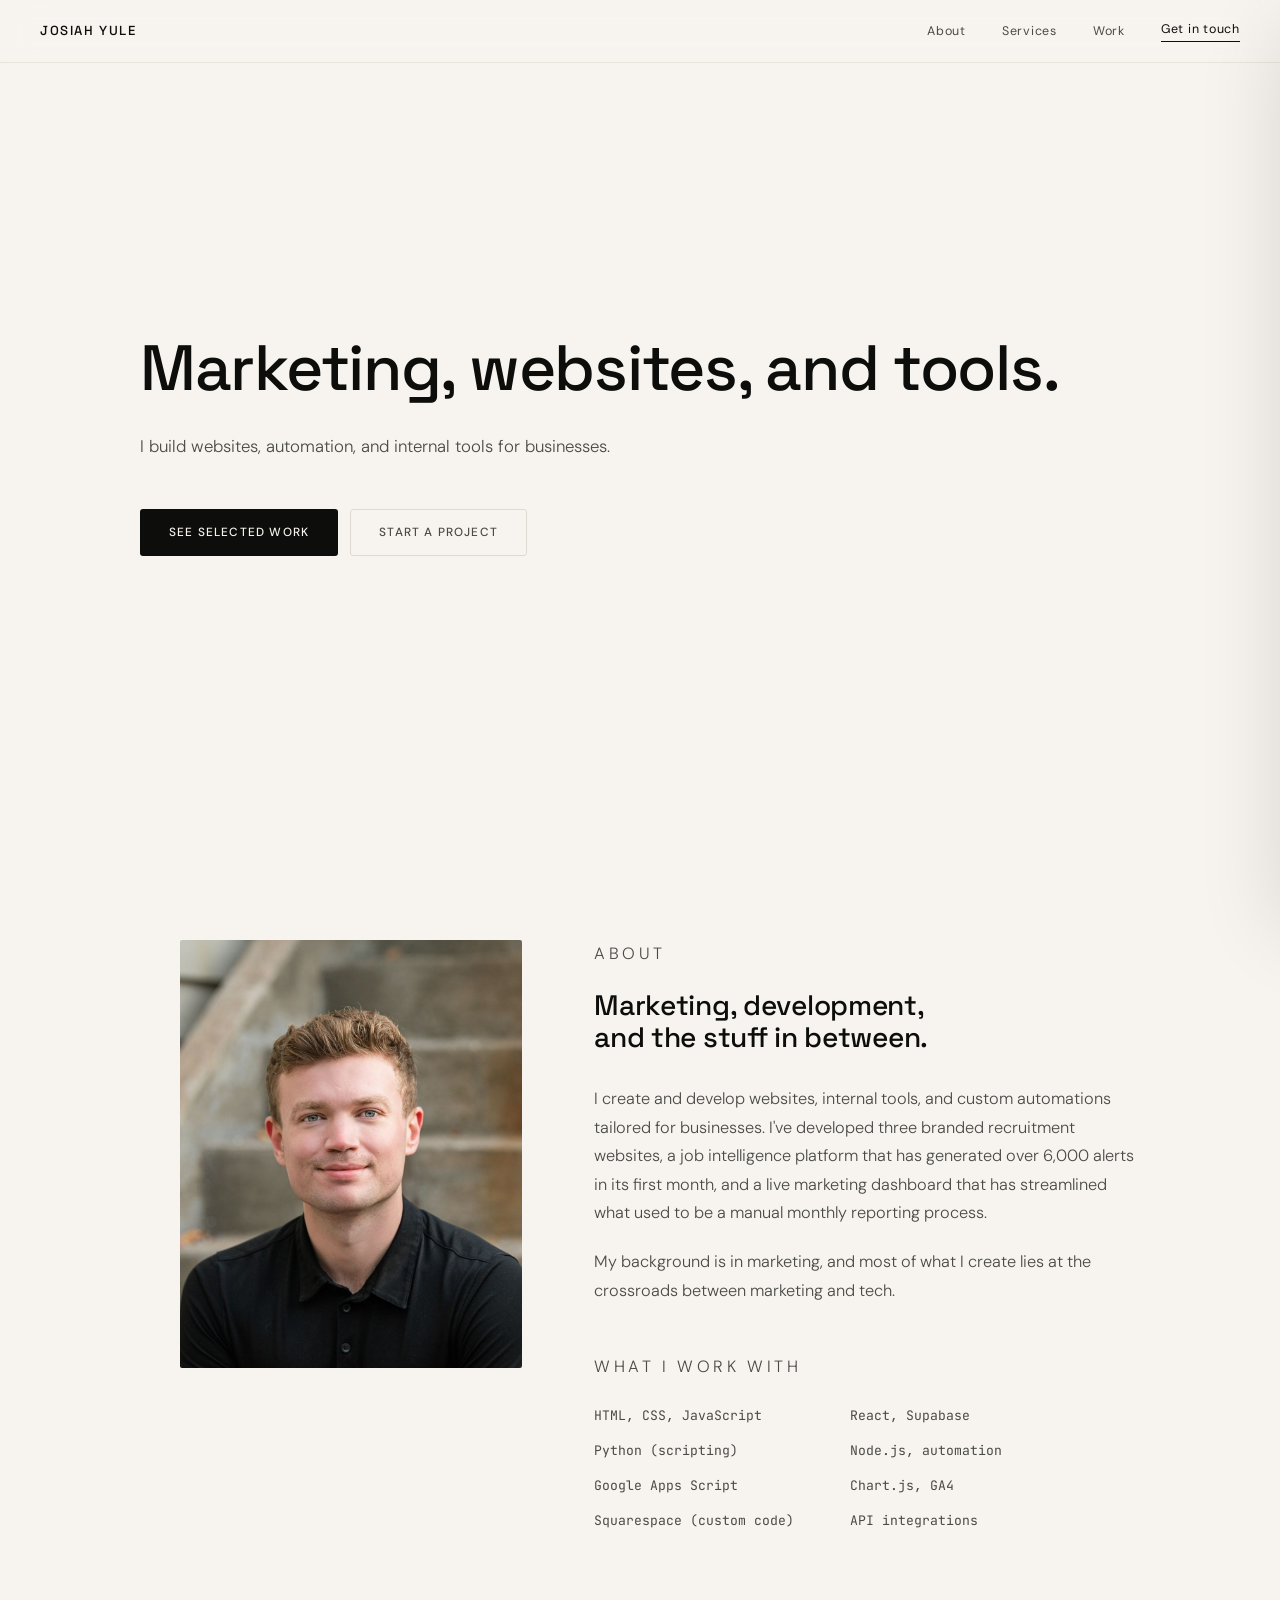
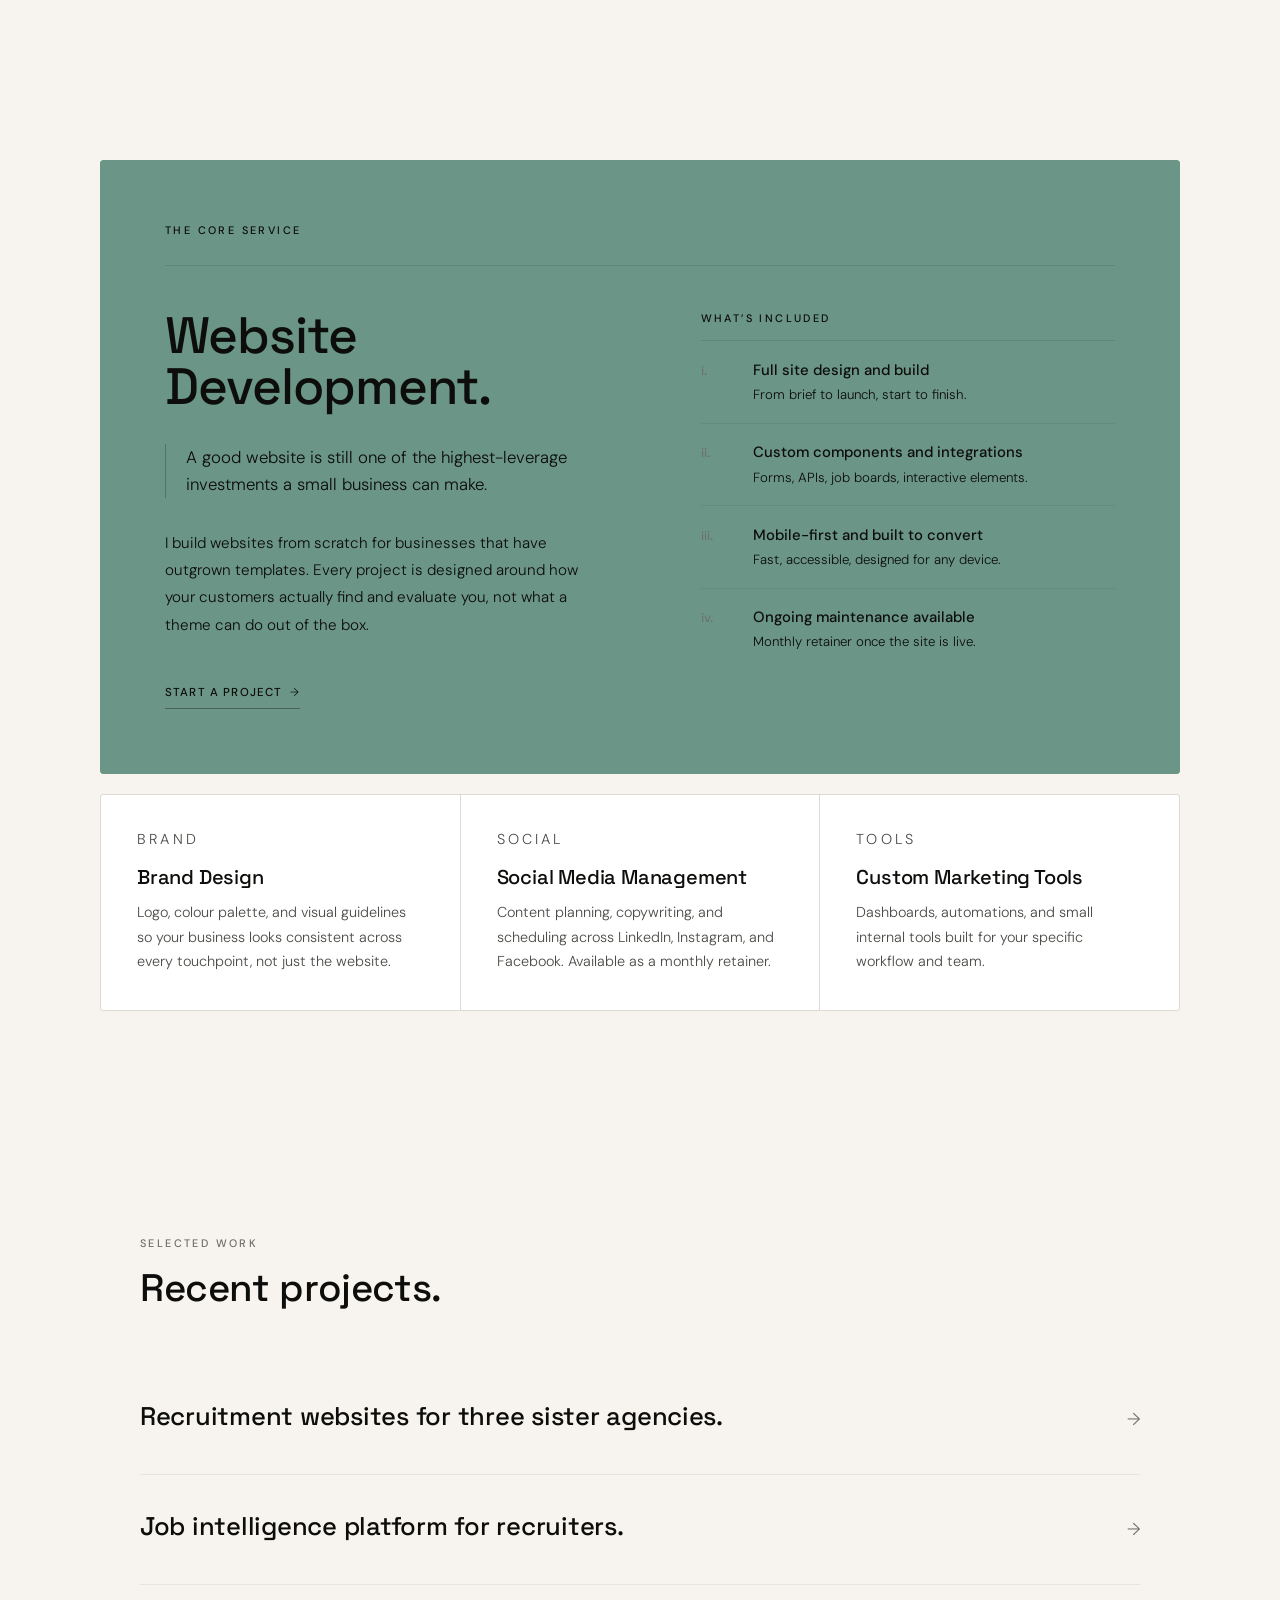
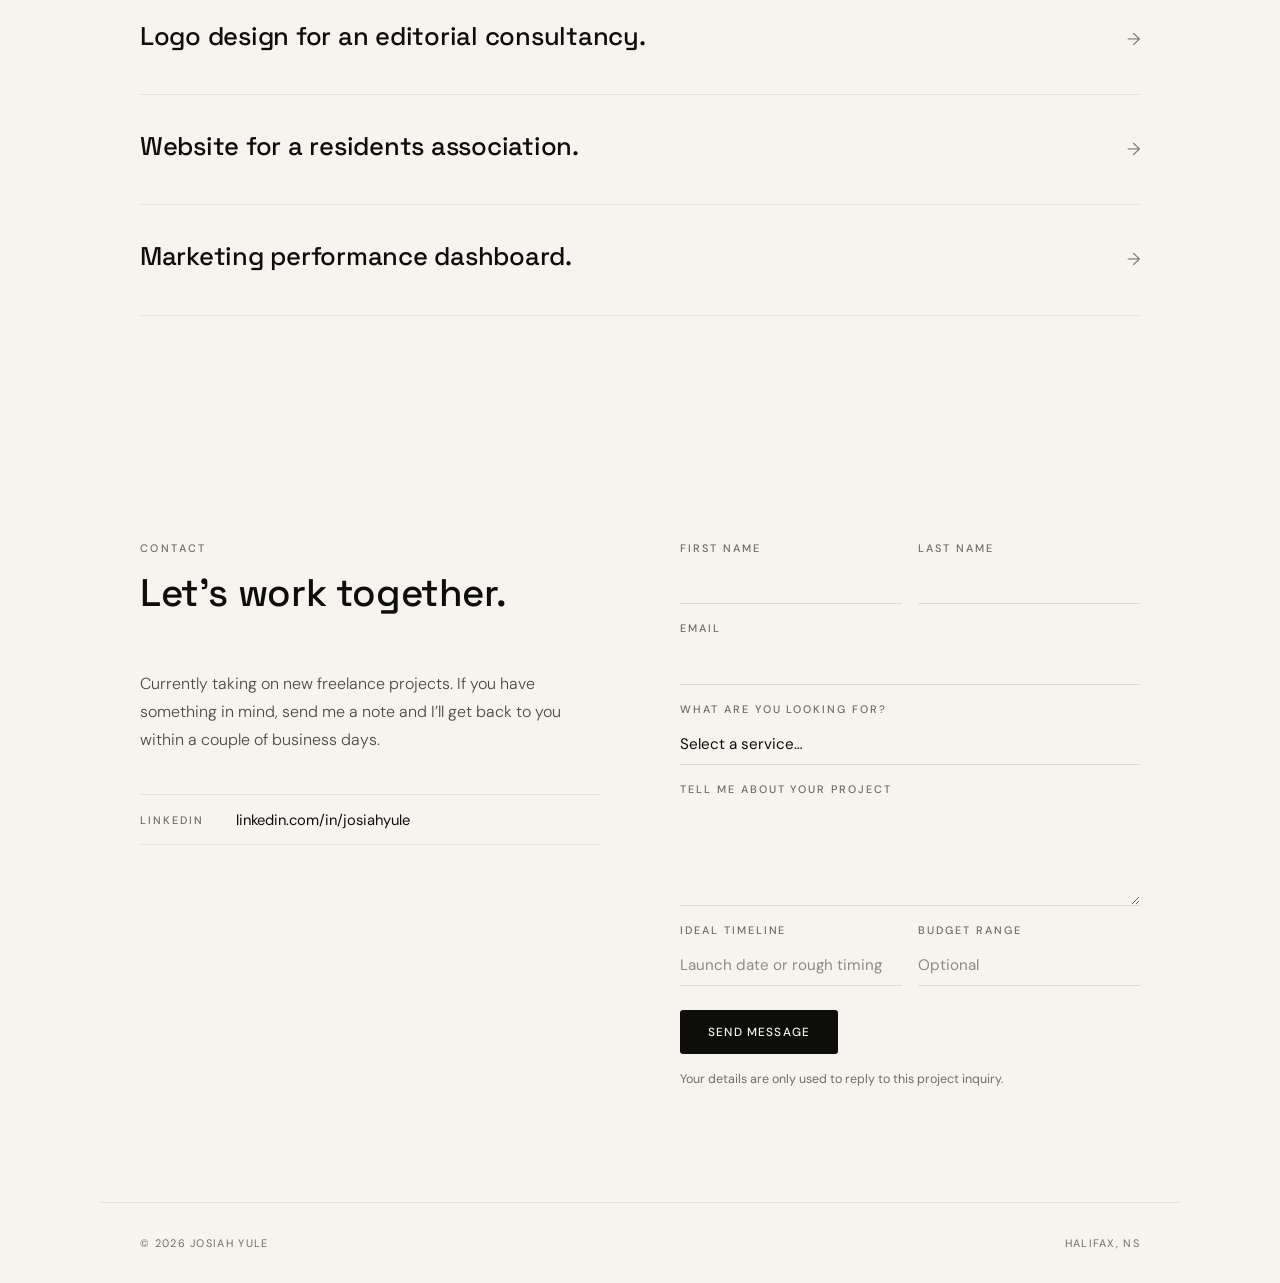
==== commit 8bb8389a: "Improve portfolio accessibility and metadata" ====
--- a/docs/index.html
+++ b/docs/index.html
@@ -1,10 +1,11 @@
-﻿<!DOCTYPE html>
+<!DOCTYPE html>
 <html lang="en">
 <head>
   <meta charset="UTF-8" />
   <meta name="viewport" content="width=device-width, initial-scale=1.0"/>
   <title>Josiah Yule. Marketing, websites, and custom tools.</title>
   <link rel="preconnect" href="https://fonts.googleapis.com">
+  <link rel="preconnect" href="https://fonts.gstatic.com" crossorigin>
   <link href="https://fonts.googleapis.com/css2?family=Space+Grotesk:wght@300;400;500;600&family=DM+Sans:wght@300;400;500&family=JetBrains+Mono:wght@400;500&display=swap" rel="stylesheet">
   <meta name="description" content="Josiah Yule builds websites, automation, and internal tools for service businesses that have outgrown templates. Based in Halifax, NS.">
   <meta property="og:type" content="website">
@@ -16,9 +17,12 @@
   <meta name="twitter:description" content="Josiah Yule builds websites, automation, and internal tools for service businesses that have outgrown templates. Based in Halifax, NS.">
   <meta name="color-scheme" content="light dark">
   <link rel="canonical" href="https://www.josiahyule.ca">
-  <link rel="preload" as="image" href="headshot.jpg">
-  <meta property="og:image" content="https://www.josiahyule.ca/og-image.jpg">
-  <meta name="twitter:image" content="https://www.josiahyule.ca/og-image.jpg">
+  <meta name="theme-color" content="#f7f4ef" media="(prefers-color-scheme: light)">
+  <meta name="theme-color" content="#141311" media="(prefers-color-scheme: dark)">
+  <meta property="og:image" content="https://www.josiahyule.ca/og-image.svg">
+  <meta property="og:image:alt" content="Josiah Yule — marketing, websites, and custom tools.">
+  <meta name="twitter:image" content="https://www.josiahyule.ca/og-image.svg">
+  <link rel="icon" href="favicon.svg" type="image/svg+xml">
   <link rel="stylesheet" href="portfolio.css">
   <script type="application/ld+json">
   {
@@ -49,7 +53,7 @@
     </button>
   </nav>
 
-  <div class="nav-mobile" id="navMobile" role="dialog" aria-label="Mobile navigation">
+  <div class="nav-mobile" id="navMobile" role="dialog" aria-label="Mobile navigation" aria-modal="true" aria-hidden="true">
     <nav class="nav-mobile-links">
       <a href="#about">About</a>
       <a href="#services">Services</a>
@@ -59,6 +63,7 @@
     <div class="nav-mobile-meta">Halifax, NS &middot; Available for new projects</div>
   </div>
 
+  <main id="siteContent">
   <!-- HERO -->
   <header class="hero">
     <h1>Marketing, websites, and tools.</h1>
@@ -76,13 +81,13 @@
     <div class="about-grid">
       <div class="about-photo-wrap reveal">
         <div class="about-photo" aria-label="Portrait of Josiah">
-          <img src="headshot.jpg" alt="Josiah Yule" width="1080" height="1350">
+          <img src="headshot.jpg" alt="Josiah Yule" width="1080" height="1350" loading="lazy" decoding="async" sizes="(max-width: 900px) 280px, 320px">
         </div>
       </div>
       <div class="about-body reveal">
         <p class="about-label">About</p>
         <h2 class="about-headline">Marketing, development, and the stuff in between.</h2>
-        <p>I create and develop websites, internal tools, and custom automations tailored for businesses. I've developed three branded recruitment websites, a job intelligence platform that has generated over 6,000 alerts in its first first month, and a live marketing dashboard that has streamlined what used to be a manual monthly reporting process.</p>
+        <p>I create and develop websites, internal tools, and custom automations tailored for businesses. I've developed three branded recruitment websites, a job intelligence platform that has generated over 6,000 alerts in its first month, and a live marketing dashboard that has streamlined what used to be a manual monthly reporting process.</p>
         <p>My background is in marketing, and most of what I create lies at the crossroads between marketing and tech.</p>
 
         <div class="stack">
@@ -170,8 +175,40 @@
     <h2 class="section-title">Recent projects.</h2>
 
     <ul class="work-list" id="workList">
-      <!-- populated by JS -->
+      <li class="work-entry">
+        <button class="work-button" type="button" data-id="staffing">
+          <div class="work-body"><h3 class="work-title">Recruitment websites for three sister agencies.</h3></div>
+          <span class="work-arrow" aria-hidden="true">→</span>
+        </button>
+      </li>
+      <li class="work-entry">
+        <button class="work-button" type="button" data-id="jobalerts">
+          <div class="work-body"><h3 class="work-title">Job intelligence platform for recruiters.</h3></div>
+          <span class="work-arrow" aria-hidden="true">→</span>
+        </button>
+      </li>
+      <li class="work-entry">
+        <button class="work-button" type="button" data-id="logodesign">
+          <div class="work-body"><h3 class="work-title">Logo design for an editorial consultancy.</h3></div>
+          <span class="work-arrow" aria-hidden="true">→</span>
+        </button>
+      </li>
+      <li class="work-entry">
+        <button class="work-button" type="button" data-id="wwhra">
+          <div class="work-body"><h3 class="work-title">Website for a residents association.</h3></div>
+          <span class="work-arrow" aria-hidden="true">→</span>
+        </button>
+      </li>
+      <li class="work-entry">
+        <button class="work-button" type="button" data-id="dashboard">
+          <div class="work-body"><h3 class="work-title">Marketing performance dashboard.</h3></div>
+          <span class="work-arrow" aria-hidden="true">→</span>
+        </button>
+      </li>
     </ul>
+    <noscript>
+      <p class="noscript-note">Case studies open inline with JavaScript enabled. You can still reach out through the contact form below.</p>
+    </noscript>
   </section>
 
   <!-- CONTACT -->
@@ -204,7 +241,7 @@
         </div>
         <div class="form-group">
           <label for="service">What are you looking for?</label>
-          <select id="service" name="service">
+          <select id="service" name="service" required>
             <option value="">Select a service&hellip;</option>
             <option>Website Development</option>
             <option>Brand Design</option>
@@ -215,22 +252,39 @@
         </div>
         <div class="form-group">
           <label for="message">Tell me about your project</label>
-          <textarea id="message" name="message" rows="4"></textarea>
+          <textarea id="message" name="message" rows="4" required minlength="20" autocomplete="off"></textarea>
+        </div>
+        <div class="form-row">
+          <div class="form-group">
+            <label for="timeline">Ideal timeline</label>
+            <input id="timeline" name="timeline" type="text" autocomplete="off" placeholder="Launch date or rough timing">
+          </div>
+          <div class="form-group">
+            <label for="budget">Budget range</label>
+            <input id="budget" name="budget" type="text" inputmode="text" autocomplete="off" placeholder="Optional">
+          </div>
+        </div>
+        <div class="form-group form-honeypot" aria-hidden="true">
+          <label for="website">Website</label>
+          <input id="website" name="_gotcha" type="text" tabindex="-1" autocomplete="off">
         </div>
         <button class="form-submit" type="submit" id="submitBtn">Send Message</button>
+        <p class="form-privacy">Your details are only used to reply to this project inquiry.</p>
         <p id="formStatus" role="alert" aria-live="polite"></p>
       </form>
     </div>
   </section>
 
-  <footer>
+  </main>
+
+  <footer id="siteFooter">
     <span>&copy; <span id="year"></span> Josiah Yule</span>
     <span>Halifax, NS</span>
   </footer>
 
   <!-- CASE STUDY DRAWER -->
   <div class="drawer-backdrop" id="drawerBackdrop"></div>
-  <aside class="drawer" id="drawer" aria-hidden="true" role="dialog" aria-label="Case study">
+  <aside class="drawer" id="drawer" aria-hidden="true" role="dialog" aria-modal="true" aria-label="Case study">
     <header class="drawer-header">
       <span class="drawer-header-label" id="drawerKicker">Case study</span>
       <button class="drawer-close" id="drawerClose" aria-label="Close">
@@ -244,6 +298,6 @@
     </div>
   </aside>
 
-  <script src="portfolio.js"></script>
+  <script src="portfolio.js" defer></script>
 </body>
 </html>
--- a/docs/portfolio.css
+++ b/docs/portfolio.css
@@ -43,7 +43,7 @@
   font-weight: 400;
   line-height: 1.5;
 }
-body.drawer-open { overflow: hidden; }
+body.drawer-open, body.nav-open { overflow: hidden; }
 
 /* ===== SKIP LINK ===== */
 .skip-link {
@@ -68,9 +68,9 @@
 /* ===== FOCUS STYLES ===== */
 :focus { outline: none; }
 :focus-visible {
-  outline: 2px solid var(--accent);
-  outline-offset: 3px;
-  border-radius: 2px;
+  outline: 2px solid var(--accent-dark);
+  outline-offset: 4px;
+  border-radius: 3px;
 }
 
 a { color: inherit; }
@@ -142,6 +142,7 @@
   display: flex; flex-direction: column;
 }
 .nav-mobile.open { transform: translateX(0); visibility: visible; }
+.nav-mobile[aria-hidden="true"] { pointer-events: none; }
 .nav-mobile-links { display: flex; flex-direction: column; flex: 1; }
 .nav-mobile-links a {
   text-decoration: none;
@@ -490,19 +491,37 @@
   list-style: none;
 }
 .work-entry {
+  border-bottom: 1px solid var(--border-soft);
+  position: relative;
+}
+.work-button {
   display: grid;
   grid-template-columns: 1fr auto;
   gap: 2.5rem;
   align-items: baseline;
+  width: 100%;
+  min-height: 4.75rem;
   padding: 2.25rem 0;
-  border-bottom: 1px solid var(--border-soft);
+  border: 0;
+  background: transparent;
+  color: inherit;
   cursor: pointer;
+  font: inherit;
+  text-align: left;
   transition: padding-left var(--fast) var(--ease), background var(--fast);
-  position: relative;
-}
-.work-entry:hover { padding-left: 0.5rem; background: var(--cream-deep); }
-.work-entry:hover .work-title { color: var(--accent-dark); }
-.work-entry:hover .work-arrow { transform: translate(4px, -2px); color: var(--accent-dark); }
+  -webkit-tap-highlight-color: transparent;
+}
+.work-button:hover { padding-left: 0.5rem; background: var(--cream-deep); }
+.work-button:hover .work-title { color: var(--accent-dark); }
+.work-button:hover .work-arrow { transform: translate(4px, -2px); color: var(--accent-dark); }
+.work-button:focus-visible { background: var(--cream-deep); }
+
+.noscript-note {
+  margin-top: 1.5rem;
+  color: var(--ink-mid);
+  font-size: 0.92rem;
+  line-height: 1.7;
+}
 
 .work-year {
   font-size: 0.74rem;
@@ -601,7 +620,11 @@
   transition: border-color var(--fast);
   border-radius: 0;
 }
-.form-group input:focus, .form-group textarea:focus, .form-group select:focus { border-color: var(--accent); }
+.form-group input:focus, .form-group textarea:focus, .form-group select:focus { border-color: var(--accent-dark); }
+.form-group input:focus-visible, .form-group textarea:focus-visible, .form-group select:focus-visible {
+  outline: 2px solid var(--accent-dark);
+  outline-offset: 4px;
+}
 .form-group textarea { resize: vertical; min-height: 80px; }
 .form-group select {
   background: transparent;
@@ -632,10 +655,25 @@
   text-transform: uppercase;
   cursor: pointer;
   width: fit-content;
-  transition: background var(--fast);
+  transition: background var(--fast), opacity var(--fast);
   margin-top: 0.5rem;
-}
+  min-height: 44px;
+}
+.form-submit:disabled { cursor: wait; opacity: 0.72; }
 .form-submit:hover { background: var(--accent-dark); }
+.form-privacy {
+  color: var(--ink-muted);
+  font-size: 0.78rem;
+  line-height: 1.6;
+}
+.form-honeypot {
+  position: absolute;
+  left: -10000px;
+  width: 1px;
+  height: 1px;
+  overflow: hidden;
+}
+.form-group input::placeholder { color: color-mix(in srgb, var(--ink-muted) 78%, transparent); }
 
 /* ===== FOOTER ===== */
 footer {
@@ -994,8 +1032,8 @@
   .contact-inner { padding: 0 1.5rem; }
   footer { padding: 1.5rem; flex-direction: column; gap: 0.4rem; }
 
-  .work-entry { grid-template-columns: 1fr; gap: 0.3rem; padding: 1.75rem 0; }
-  .work-entry .work-arrow { display: none; }
+  .work-button { grid-template-columns: 1fr; gap: 0.3rem; padding: 1.75rem 0; }
+  .work-button .work-arrow { display: none; }
 
   .cs-body { padding: 4rem 1.5rem 4rem; }
   .cs-gallery { grid-template-columns: 1fr; }
@@ -1036,7 +1074,7 @@
     --cream-deep:  #1d1c19;
     --ink:         #ede9e3;
     --ink-mid:     #a8a79f;
-    --ink-muted:   #6e6d66;
+    --ink-muted:   #97958d;
     --white:       #1d1c19;
     --border:      #2d2c28;
     --border-soft: #242320;
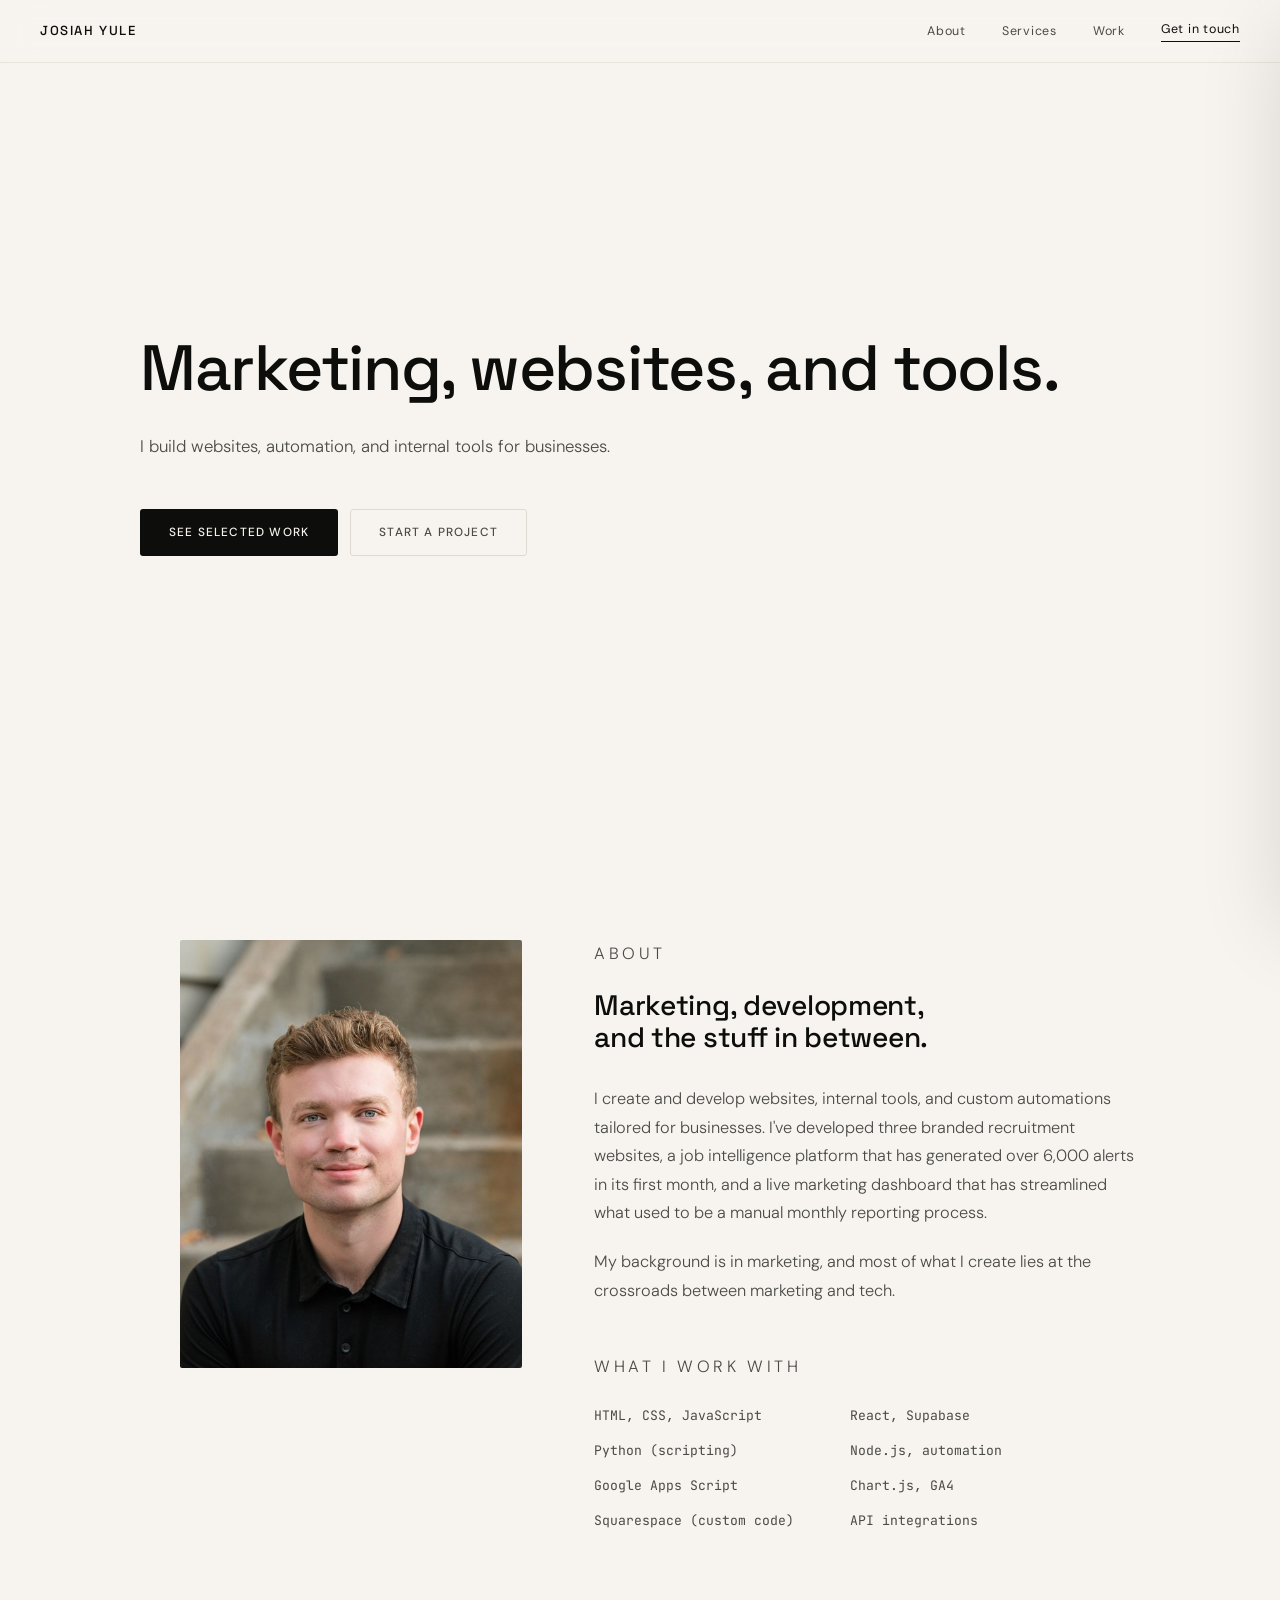
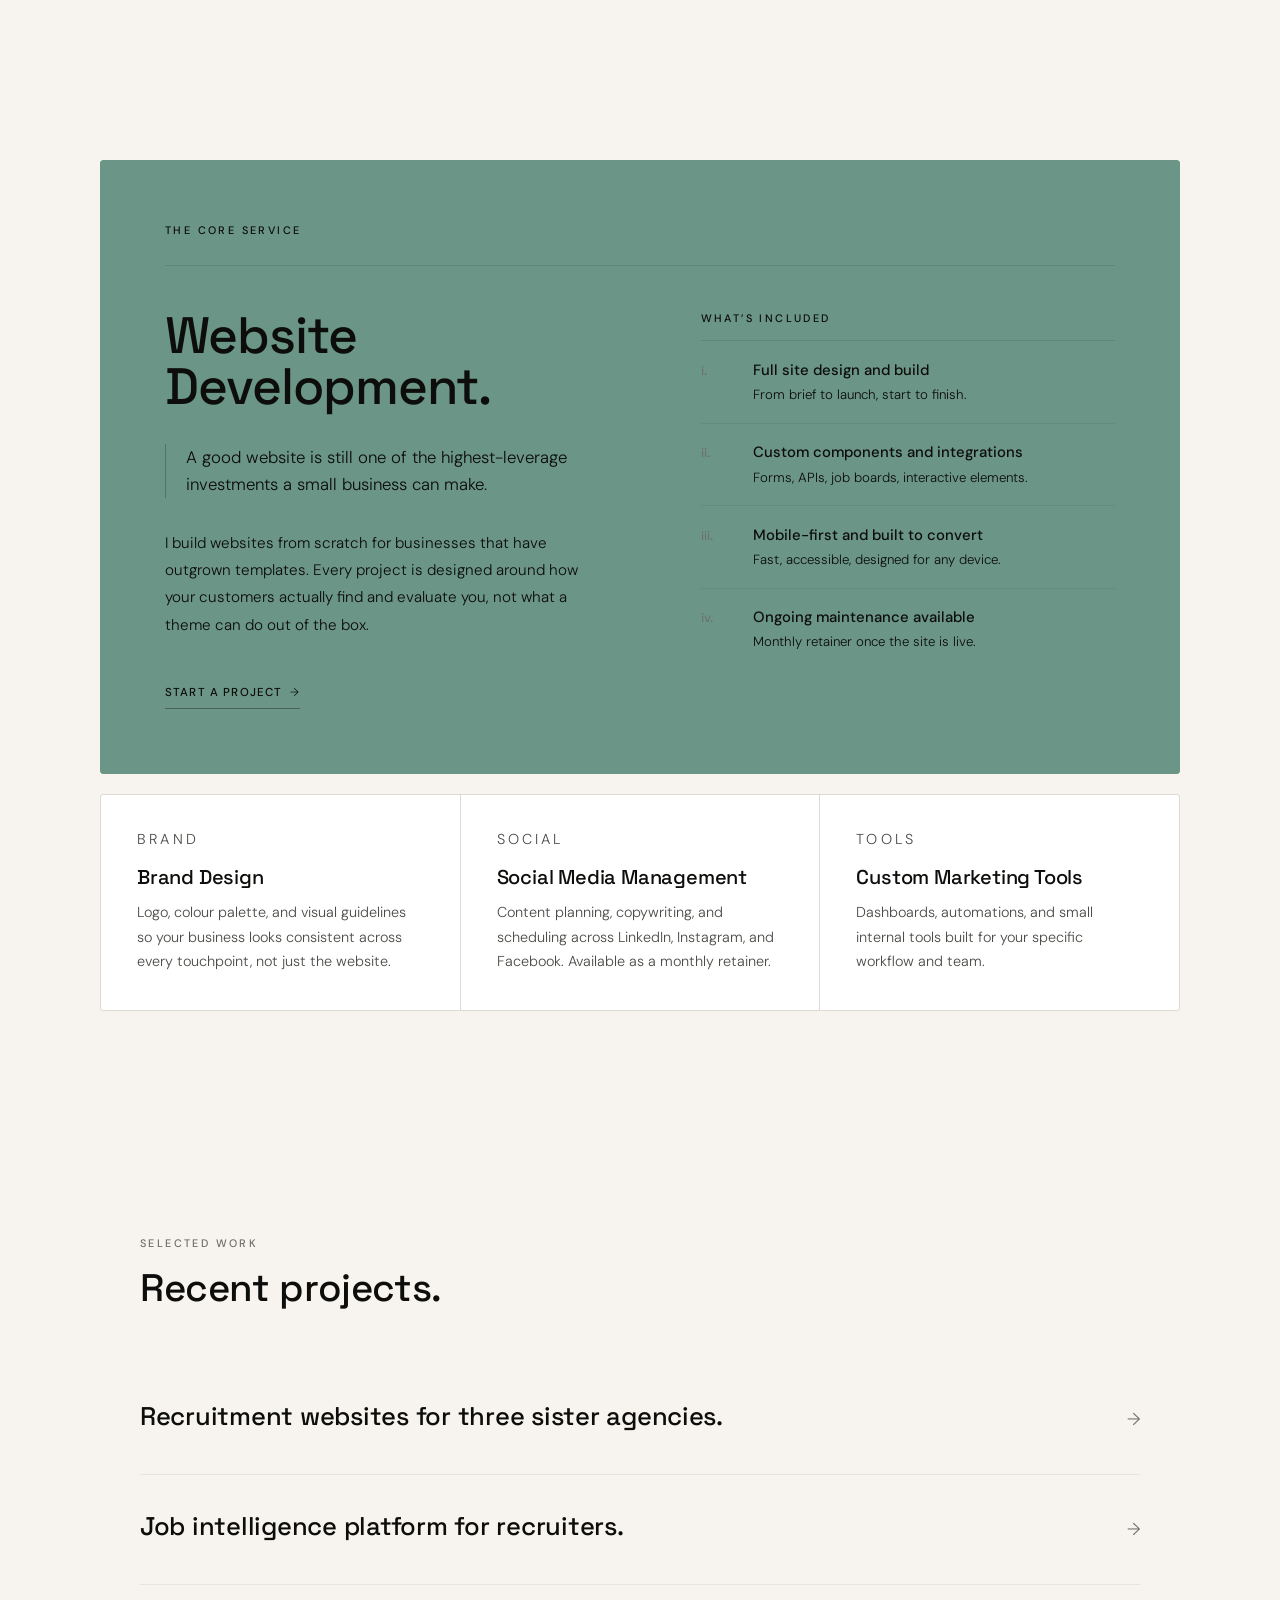
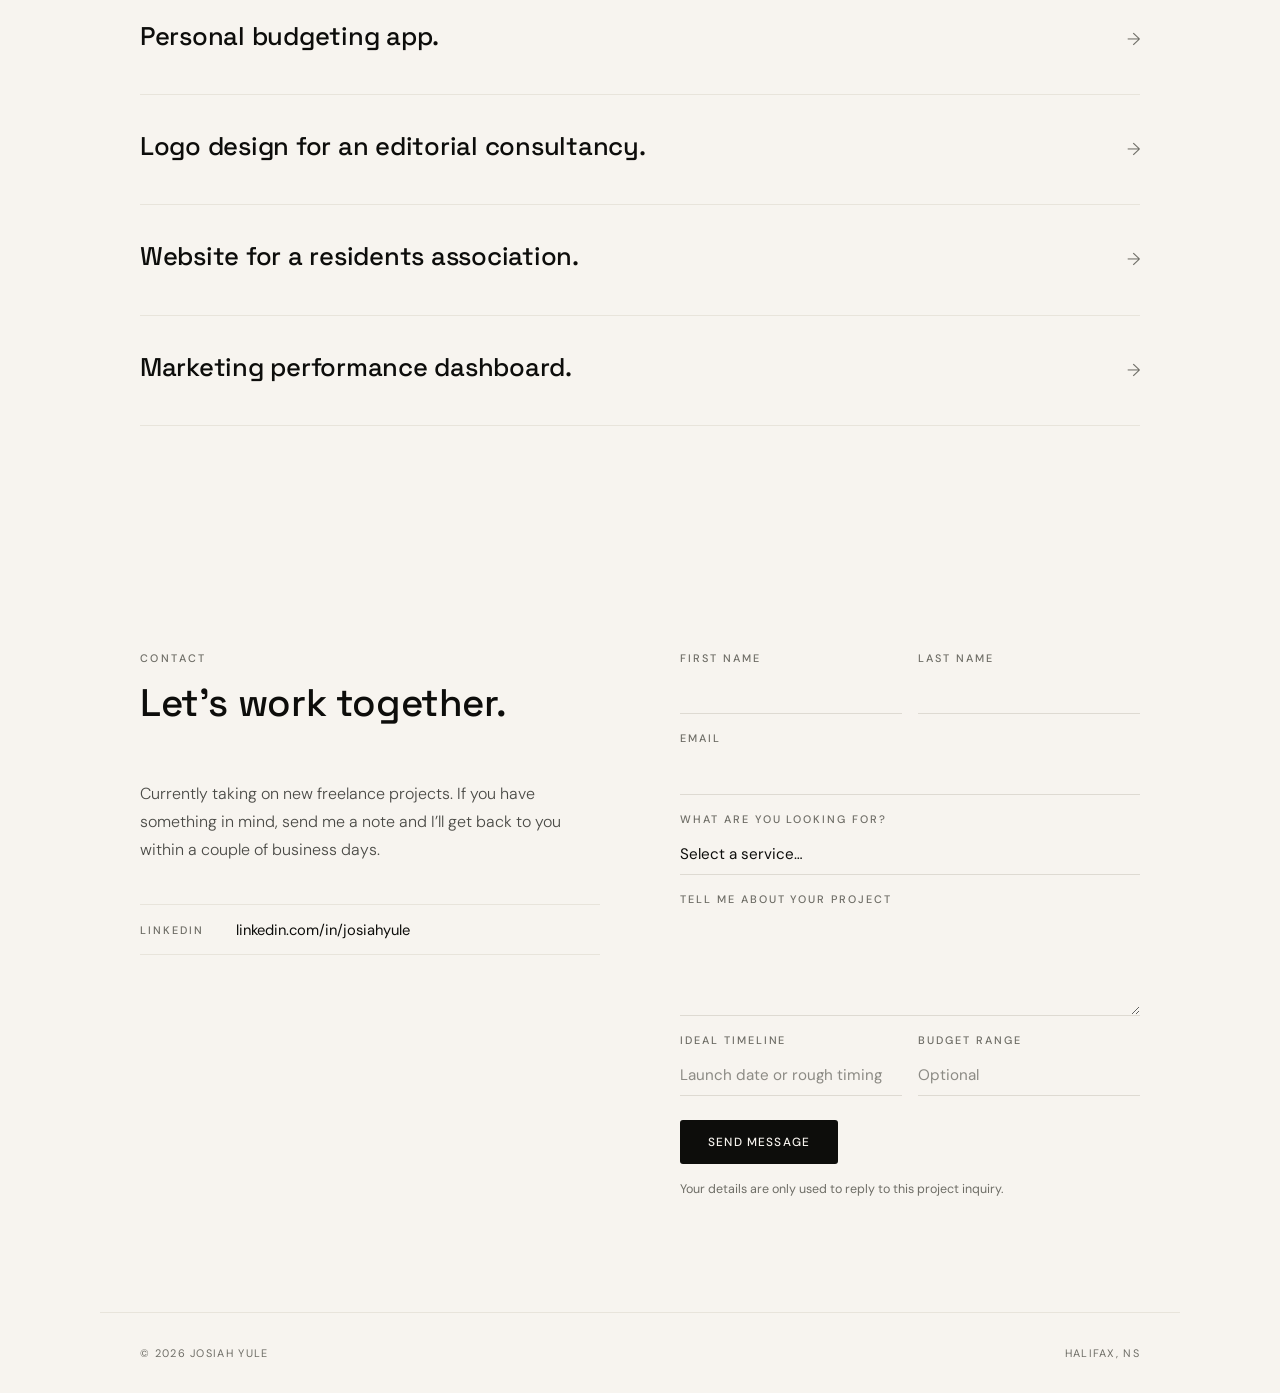
==== commit de604ff1: "Add Allowance budgeting app and refresh job intelligence case study" ====
--- a/docs/index.html
+++ b/docs/index.html
@@ -182,8 +182,14 @@
         </button>
       </li>
       <li class="work-entry">
-        <button class="work-button" type="button" data-id="jobalerts">
+        <button class="work-button" type="button" data-id="intelligence">
           <div class="work-body"><h3 class="work-title">Job intelligence platform for recruiters.</h3></div>
+          <span class="work-arrow" aria-hidden="true">→</span>
+        </button>
+      </li>
+      <li class="work-entry">
+        <button class="work-button" type="button" data-id="allowance">
+          <div class="work-body"><h3 class="work-title">Personal budgeting app.</h3></div>
           <span class="work-arrow" aria-hidden="true">→</span>
         </button>
       </li>
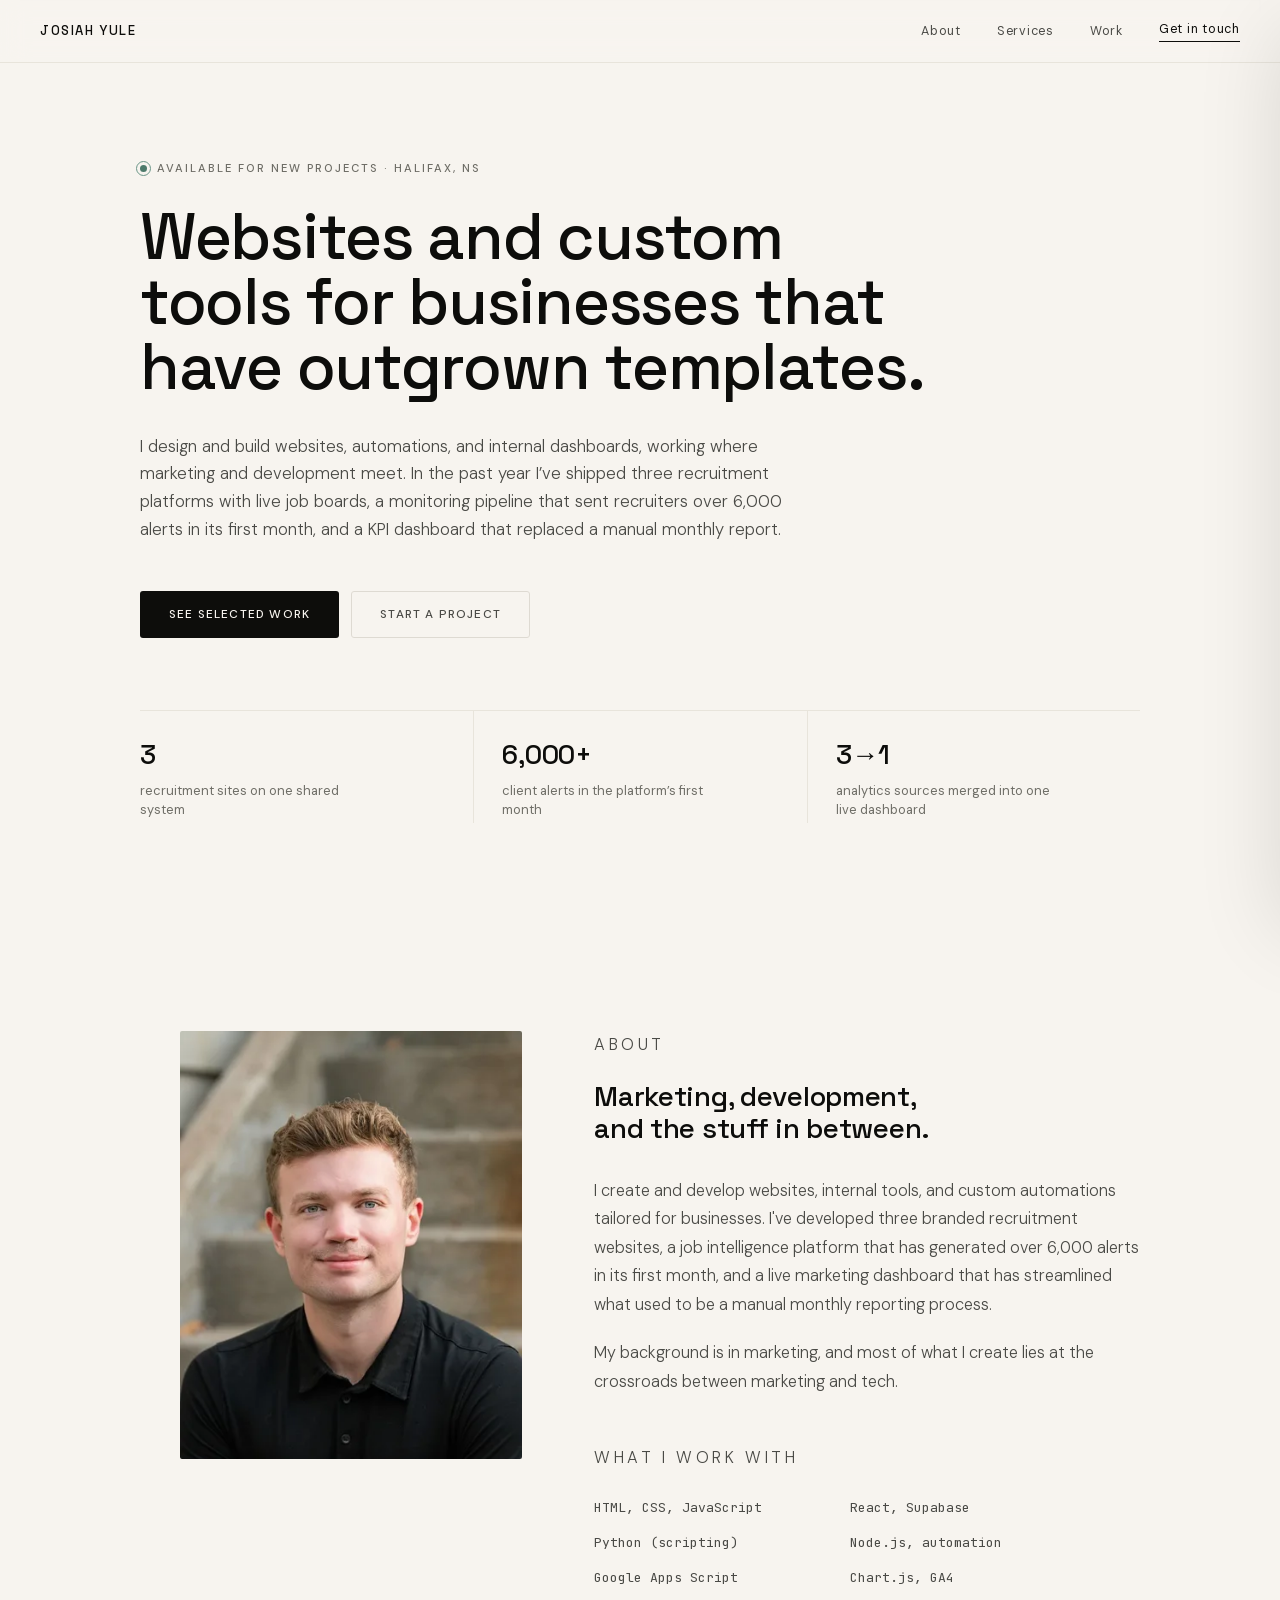
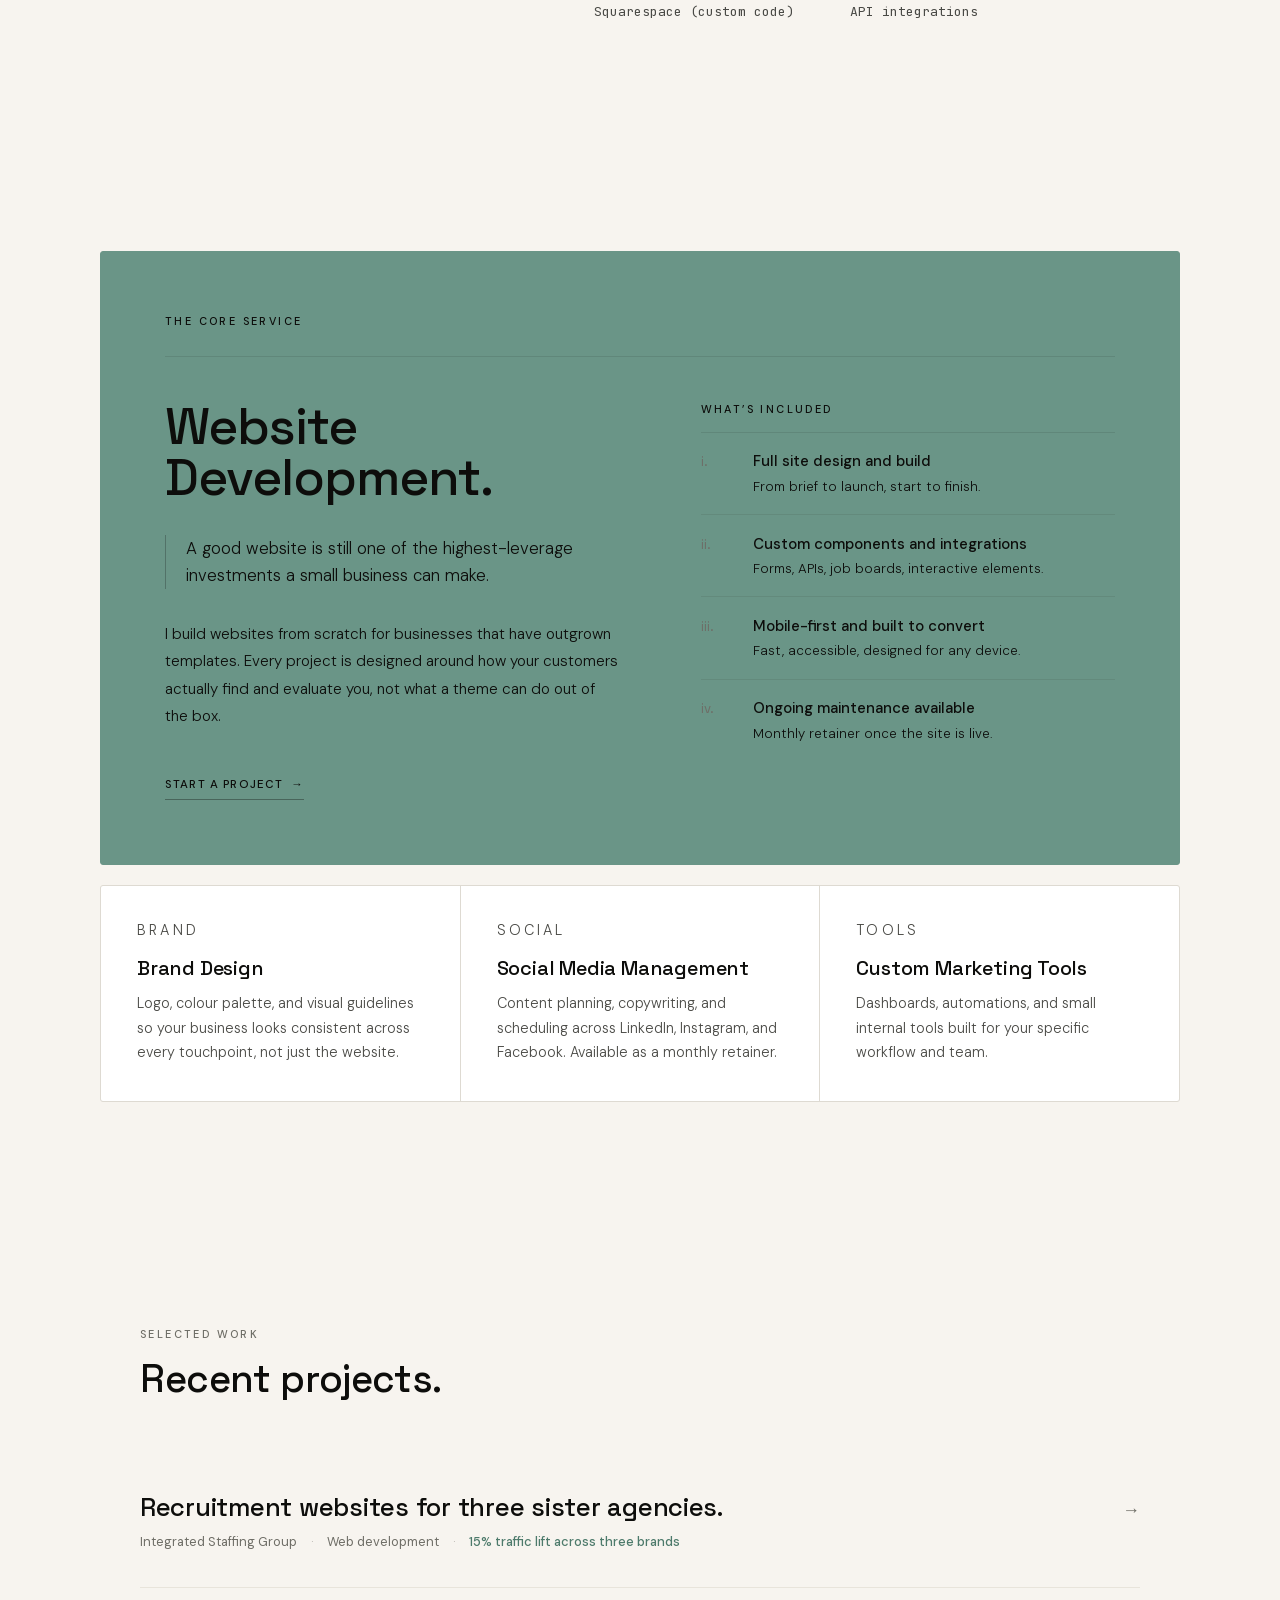
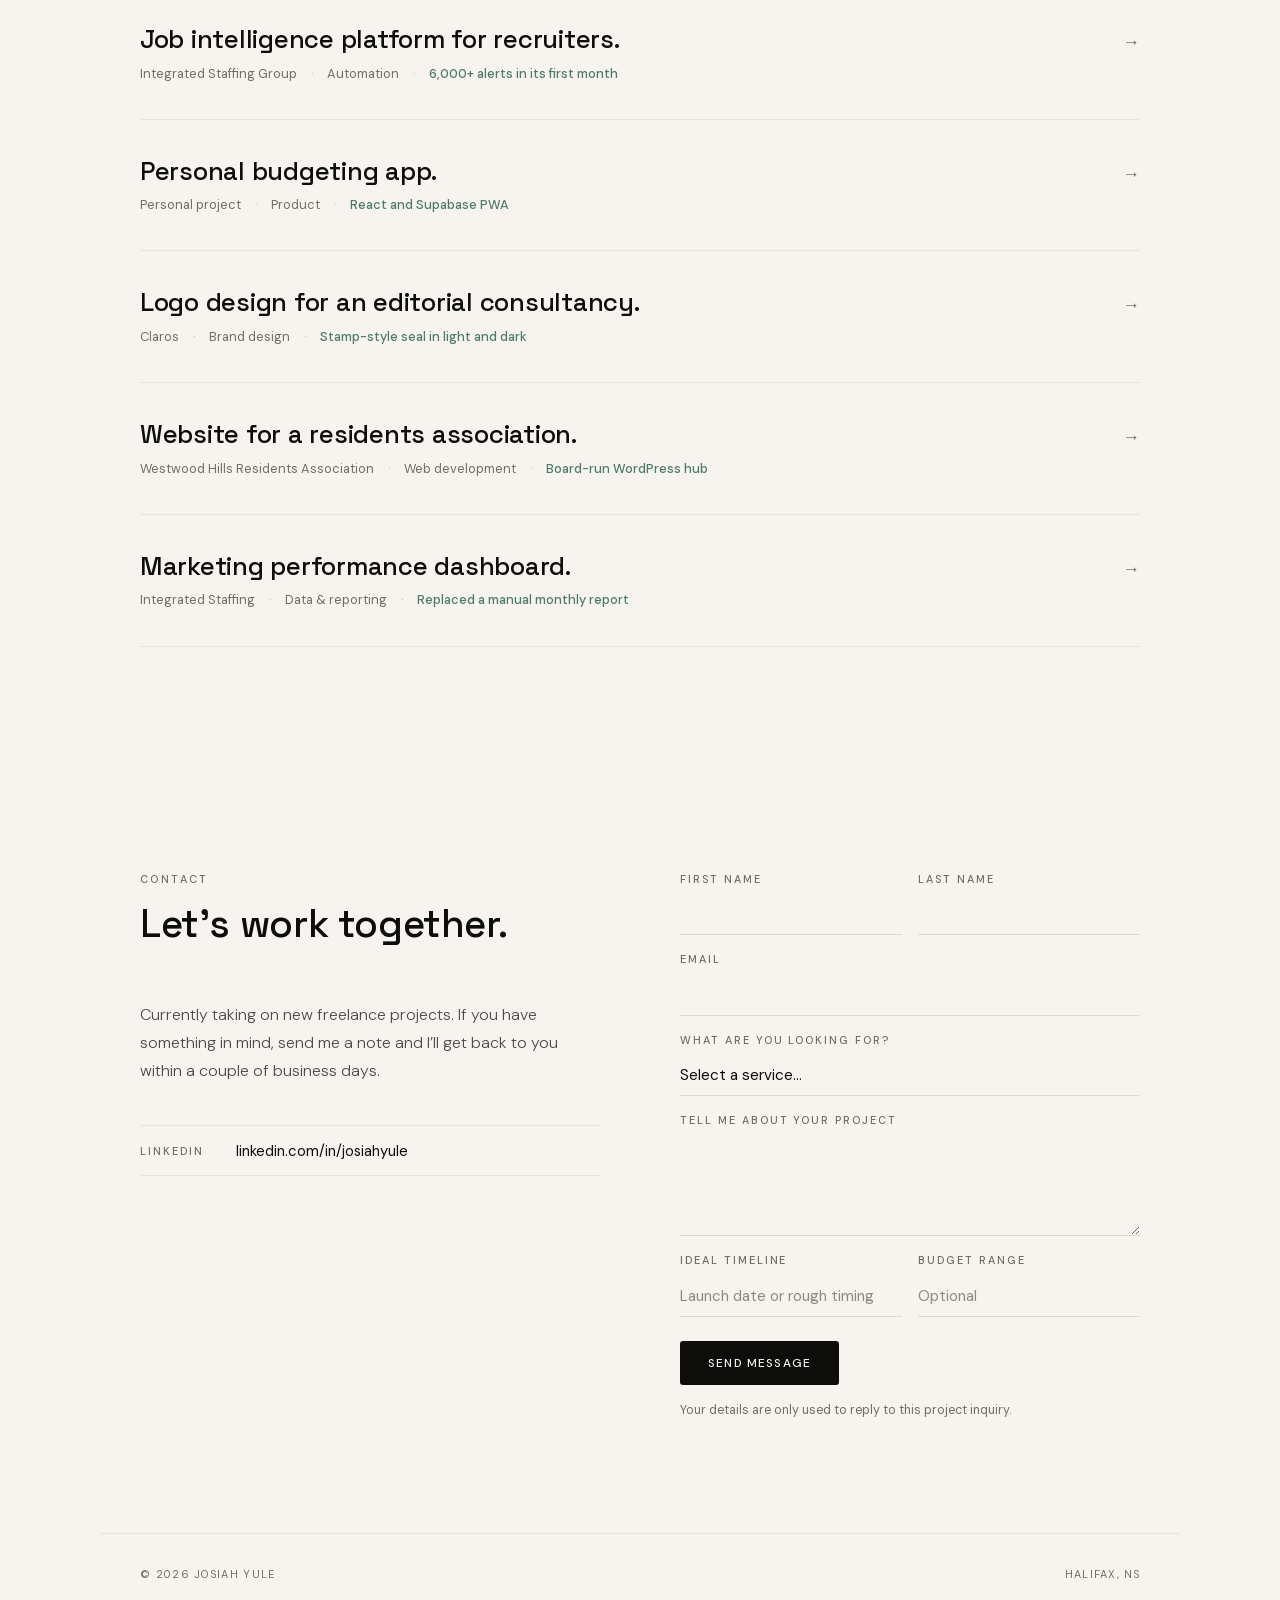
==== commit 4e7636b3: "Overhaul portfolio: performance, deep-linkable case studies, sharper hero - Replace 9MB of JPEG/PNG " ====
--- a/docs/index.html
+++ b/docs/index.html
@@ -4,9 +4,8 @@
   <meta charset="UTF-8" />
   <meta name="viewport" content="width=device-width, initial-scale=1.0"/>
   <title>Josiah Yule. Marketing, websites, and custom tools.</title>
-  <link rel="preconnect" href="https://fonts.googleapis.com">
-  <link rel="preconnect" href="https://fonts.gstatic.com" crossorigin>
-  <link href="https://fonts.googleapis.com/css2?family=Space+Grotesk:wght@300;400;500;600&family=DM+Sans:wght@300;400;500&family=JetBrains+Mono:wght@400;500&display=swap" rel="stylesheet">
+  <link rel="preload" href="fonts/spacegrotesk-latin.woff2" as="font" type="font/woff2" crossorigin>
+  <link rel="preload" href="fonts/dmsans-latin.woff2" as="font" type="font/woff2" crossorigin>
   <meta name="description" content="Josiah Yule builds websites, automation, and internal tools for service businesses that have outgrown templates. Based in Halifax, NS.">
   <meta property="og:type" content="website">
   <meta property="og:url" content="https://www.josiahyule.ca">
@@ -19,11 +18,14 @@
   <link rel="canonical" href="https://www.josiahyule.ca">
   <meta name="theme-color" content="#f7f4ef" media="(prefers-color-scheme: light)">
   <meta name="theme-color" content="#141311" media="(prefers-color-scheme: dark)">
-  <meta property="og:image" content="https://www.josiahyule.ca/og-image.svg">
-  <meta property="og:image:alt" content="Josiah Yule — marketing, websites, and custom tools.">
-  <meta name="twitter:image" content="https://www.josiahyule.ca/og-image.svg">
-  <link rel="icon" href="favicon.svg" type="image/svg+xml">
+  <meta property="og:image" content="https://www.josiahyule.ca/og-image.png">
+  <meta property="og:image:width" content="1200">
+  <meta property="og:image:height" content="630">
+  <meta property="og:image:alt" content="Josiah Yule. Marketing, websites, and custom tools.">
+  <meta name="twitter:image" content="https://www.josiahyule.ca/og-image.png">
+  <link rel="icon" href="/favicon.svg" type="image/svg+xml">
   <link rel="stylesheet" href="portfolio.css">
+  <script>document.documentElement.classList.add('js');</script>
   <script type="application/ld+json">
   {
     "@context": "https://schema.org",
@@ -66,12 +68,18 @@
   <main id="siteContent">
   <!-- HERO -->
   <header class="hero">
-    <h1>Marketing, websites, and tools.</h1>
-    <p class="hero-bio">I build websites, automation, and internal tools for businesses.</p>
+    <p class="hero-status"><span class="status-dot" aria-hidden="true"></span>Available for new projects &middot; Halifax, NS</p>
+    <h1>Websites and custom tools for businesses that have outgrown templates.</h1>
+    <p class="hero-bio">I design and build websites, automations, and internal dashboards, working where marketing and development meet. In the past year I&rsquo;ve shipped three recruitment platforms with live job boards, a monitoring pipeline that sent recruiters over 6,000 alerts in its first month, and a KPI dashboard that replaced a manual monthly report.</p>
     <div class="hero-actions">
       <a href="#work" class="btn btn-filled">See selected work</a>
       <a href="#contact" class="btn btn-outline">Start a project</a>
     </div>
+    <ul class="hero-proof">
+      <li><a href="work/staffing/" data-id="staffing"><span class="proof-num">3</span><span class="proof-label">recruitment sites on one shared system</span></a></li>
+      <li><a href="work/intelligence/" data-id="intelligence"><span class="proof-num">6,000+</span><span class="proof-label">client alerts in the platform&rsquo;s first month</span></a></li>
+      <li><a href="work/dashboard/" data-id="dashboard"><span class="proof-num">3&rarr;1</span><span class="proof-label">analytics sources merged into one live dashboard</span></a></li>
+    </ul>
   </header>
 
 
@@ -81,7 +89,7 @@
     <div class="about-grid">
       <div class="about-photo-wrap reveal">
         <div class="about-photo" aria-label="Portrait of Josiah">
-          <img src="headshot.jpg" alt="Josiah Yule" width="1080" height="1350" loading="lazy" decoding="async" sizes="(max-width: 900px) 280px, 320px">
+          <img src="headshot-800.webp" srcset="headshot-400.webp 400w, headshot-800.webp 800w" sizes="(max-width: 900px) 280px, 320px" alt="Josiah Yule" width="800" height="1000" loading="lazy" decoding="async">
         </div>
       </div>
       <div class="about-body reveal">
@@ -147,17 +155,17 @@
       </article>
 
       <div class="services-supporting">
-        <article class="service-item">
+        <article class="service-item reveal">
           <p class="service-label">Brand</p>
           <h3>Brand Design</h3>
           <p>Logo, colour palette, and visual guidelines so your business looks consistent across every touchpoint, not just the website.</p>
         </article>
-        <article class="service-item">
+        <article class="service-item reveal">
           <p class="service-label">Social</p>
           <h3>Social Media Management</h3>
           <p>Content planning, copywriting, and scheduling across LinkedIn, Instagram, and Facebook. Available as a monthly retainer.</p>
         </article>
-        <article class="service-item">
+        <article class="service-item reveal">
           <p class="service-label">Tools</p>
           <h3>Custom Marketing Tools</h3>
           <p>Dashboards, automations, and small internal tools built for your specific workflow and team.</p>
@@ -175,46 +183,62 @@
     <h2 class="section-title">Recent projects.</h2>
 
     <ul class="work-list" id="workList">
-      <li class="work-entry">
-        <button class="work-button" type="button" data-id="staffing">
-          <div class="work-body"><h3 class="work-title">Recruitment websites for three sister agencies.</h3></div>
-          <span class="work-arrow" aria-hidden="true">→</span>
-        </button>
-      </li>
-      <li class="work-entry">
-        <button class="work-button" type="button" data-id="intelligence">
-          <div class="work-body"><h3 class="work-title">Job intelligence platform for recruiters.</h3></div>
-          <span class="work-arrow" aria-hidden="true">→</span>
-        </button>
-      </li>
-      <li class="work-entry">
-        <button class="work-button" type="button" data-id="allowance">
-          <div class="work-body"><h3 class="work-title">Personal budgeting app.</h3></div>
-          <span class="work-arrow" aria-hidden="true">→</span>
-        </button>
-      </li>
-      <li class="work-entry">
-        <button class="work-button" type="button" data-id="logodesign">
-          <div class="work-body"><h3 class="work-title">Logo design for an editorial consultancy.</h3></div>
-          <span class="work-arrow" aria-hidden="true">→</span>
-        </button>
-      </li>
-      <li class="work-entry">
-        <button class="work-button" type="button" data-id="wwhra">
-          <div class="work-body"><h3 class="work-title">Website for a residents association.</h3></div>
-          <span class="work-arrow" aria-hidden="true">→</span>
-        </button>
-      </li>
-      <li class="work-entry">
-        <button class="work-button" type="button" data-id="dashboard">
-          <div class="work-body"><h3 class="work-title">Marketing performance dashboard.</h3></div>
-          <span class="work-arrow" aria-hidden="true">→</span>
-        </button>
+      <li class="work-entry reveal">
+        <a class="work-link" href="work/staffing/" data-id="staffing" data-thumb="staffing-integrated-800.webp">
+          <div class="work-body">
+            <h3 class="work-title">Recruitment websites for three sister agencies.</h3>
+            <p class="work-meta"><span>Integrated Staffing Group</span><span>Web development</span><span class="work-outcome">15% traffic lift across three brands</span></p>
+          </div>
+          <span class="work-arrow" aria-hidden="true">→</span>
+        </a>
+      </li>
+      <li class="work-entry reveal">
+        <a class="work-link" href="work/intelligence/" data-id="intelligence">
+          <div class="work-body">
+            <h3 class="work-title">Job intelligence platform for recruiters.</h3>
+            <p class="work-meta"><span>Integrated Staffing Group</span><span>Automation</span><span class="work-outcome">6,000+ alerts in its first month</span></p>
+          </div>
+          <span class="work-arrow" aria-hidden="true">→</span>
+        </a>
+      </li>
+      <li class="work-entry reveal">
+        <a class="work-link" href="work/allowance/" data-id="allowance">
+          <div class="work-body">
+            <h3 class="work-title">Personal budgeting app.</h3>
+            <p class="work-meta"><span>Personal project</span><span>Product</span><span class="work-outcome">React and Supabase PWA</span></p>
+          </div>
+          <span class="work-arrow" aria-hidden="true">→</span>
+        </a>
+      </li>
+      <li class="work-entry reveal">
+        <a class="work-link" href="work/logodesign/" data-id="logodesign" data-thumb="logo-cover-800.webp">
+          <div class="work-body">
+            <h3 class="work-title">Logo design for an editorial consultancy.</h3>
+            <p class="work-meta"><span>Claros</span><span>Brand design</span><span class="work-outcome">Stamp-style seal in light and dark</span></p>
+          </div>
+          <span class="work-arrow" aria-hidden="true">→</span>
+        </a>
+      </li>
+      <li class="work-entry reveal">
+        <a class="work-link" href="work/wwhra/" data-id="wwhra">
+          <div class="work-body">
+            <h3 class="work-title">Website for a residents association.</h3>
+            <p class="work-meta"><span>Westwood Hills Residents Association</span><span>Web development</span><span class="work-outcome">Board-run WordPress hub</span></p>
+          </div>
+          <span class="work-arrow" aria-hidden="true">→</span>
+        </a>
+      </li>
+      <li class="work-entry reveal">
+        <a class="work-link" href="work/dashboard/" data-id="dashboard" data-thumb="dashboard-cover-800.webp">
+          <div class="work-body">
+            <h3 class="work-title">Marketing performance dashboard.</h3>
+            <p class="work-meta"><span>Integrated Staffing</span><span>Data &amp; reporting</span><span class="work-outcome">Replaced a manual monthly report</span></p>
+          </div>
+          <span class="work-arrow" aria-hidden="true">→</span>
+        </a>
       </li>
     </ul>
-    <noscript>
-      <p class="noscript-note">Case studies open inline with JavaScript enabled. You can still reach out through the contact form below.</p>
-    </noscript>
+    <div class="work-peek" id="workPeek" aria-hidden="true"><img alt="" decoding="async"></div>
   </section>
 
   <!-- CONTACT -->
@@ -304,6 +328,7 @@
     </div>
   </aside>
 
+  <script src="case-studies.js" defer></script>
   <script src="portfolio.js" defer></script>
 </body>
 </html>
--- a/docs/portfolio.css
+++ b/docs/portfolio.css
@@ -2,6 +2,56 @@
    Josiah Yule. Portfolio.
    Style: editorial grotesque — inspired by Tsu Lange Yor / Christopher Doyle & Co.
    ============================================================ */
+
+/* ===== SELF-HOSTED FONTS (variable) ===== */
+@font-face {
+  font-family: 'DM Sans';
+  font-style: normal;
+  font-weight: 100 1000;
+  font-display: swap;
+  src: url('fonts/dmsans-latin-ext.woff2') format('woff2');
+  unicode-range: U+0100-02BA, U+02BD-02C5, U+02C7-02CC, U+02CE-02D7, U+02DD-02FF, U+0304, U+0308, U+0329, U+1D00-1DBF, U+1E00-1E9F, U+1EF2-1EFF, U+2020, U+20A0-20AB, U+20AD-20C0, U+2113, U+2C60-2C7F, U+A720-A7FF;
+}
+@font-face {
+  font-family: 'DM Sans';
+  font-style: normal;
+  font-weight: 100 1000;
+  font-display: swap;
+  src: url('fonts/dmsans-latin.woff2') format('woff2');
+  unicode-range: U+0000-00FF, U+0131, U+0152-0153, U+02BB-02BC, U+02C6, U+02DA, U+02DC, U+0304, U+0308, U+0329, U+2000-206F, U+20AC, U+2122, U+2191, U+2193, U+2212, U+2215, U+FEFF, U+FFFD;
+}
+@font-face {
+  font-family: 'JetBrains Mono';
+  font-style: normal;
+  font-weight: 100 800;
+  font-display: swap;
+  src: url('fonts/jetbrainsmono-latin-ext.woff2') format('woff2');
+  unicode-range: U+0100-02BA, U+02BD-02C5, U+02C7-02CC, U+02CE-02D7, U+02DD-02FF, U+0304, U+0308, U+0329, U+1D00-1DBF, U+1E00-1E9F, U+1EF2-1EFF, U+2020, U+20A0-20AB, U+20AD-20C0, U+2113, U+2C60-2C7F, U+A720-A7FF;
+}
+@font-face {
+  font-family: 'JetBrains Mono';
+  font-style: normal;
+  font-weight: 100 800;
+  font-display: swap;
+  src: url('fonts/jetbrainsmono-latin.woff2') format('woff2');
+  unicode-range: U+0000-00FF, U+0131, U+0152-0153, U+02BB-02BC, U+02C6, U+02DA, U+02DC, U+0304, U+0308, U+0329, U+2000-206F, U+20AC, U+2122, U+2191, U+2193, U+2212, U+2215, U+FEFF, U+FFFD;
+}
+@font-face {
+  font-family: 'Space Grotesk';
+  font-style: normal;
+  font-weight: 300 700;
+  font-display: swap;
+  src: url('fonts/spacegrotesk-latin-ext.woff2') format('woff2');
+  unicode-range: U+0100-02BA, U+02BD-02C5, U+02C7-02CC, U+02CE-02D7, U+02DD-02FF, U+0304, U+0308, U+0329, U+1D00-1DBF, U+1E00-1E9F, U+1EF2-1EFF, U+2020, U+20A0-20AB, U+20AD-20C0, U+2113, U+2C60-2C7F, U+A720-A7FF;
+}
+@font-face {
+  font-family: 'Space Grotesk';
+  font-style: normal;
+  font-weight: 300 700;
+  font-display: swap;
+  src: url('fonts/spacegrotesk-latin.woff2') format('woff2');
+  unicode-range: U+0000-00FF, U+0131, U+0152-0153, U+02BB-02BC, U+02C6, U+02DA, U+02DC, U+0304, U+0308, U+0329, U+2000-206F, U+20AC, U+2122, U+2191, U+2193, U+2212, U+2215, U+FEFF, U+FFFD;
+}
 
 *, *::before, *::after { box-sizing: border-box; margin: 0; padding: 0; }
 
@@ -195,6 +245,72 @@
 }
 .hero-actions { display: flex; gap: 0.75rem; flex-wrap: wrap; animation: fadeUp var(--slow) 0.25s ease both; }
 
+.hero-status {
+  display: inline-flex; align-items: center; gap: 0.6rem;
+  font-size: 0.7rem;
+  letter-spacing: 0.18em;
+  text-transform: uppercase;
+  color: var(--ink-muted);
+  font-weight: 500;
+  margin-bottom: 1.75rem;
+  animation: fadeUp var(--slow) 0s ease both;
+}
+.status-dot {
+  width: 7px; height: 7px;
+  border-radius: 50%;
+  background: var(--accent-dark);
+  position: relative;
+  flex-shrink: 0;
+}
+.status-dot::after {
+  content: '';
+  position: absolute; inset: -4px;
+  border-radius: 50%;
+  border: 1px solid var(--accent);
+  animation: statusPulse 2.6s ease-out infinite;
+}
+@keyframes statusPulse {
+  0%   { transform: scale(0.4); opacity: 0.9; }
+  70%  { transform: scale(1.2); opacity: 0; }
+  100% { transform: scale(1.2); opacity: 0; }
+}
+
+/* Proof strip. Each stat links to the case study that backs it. */
+.hero-proof {
+  list-style: none;
+  display: flex;
+  flex-wrap: wrap;
+  margin-top: 4.5rem;
+  border-top: 1px solid var(--border-soft);
+  animation: fadeUp var(--slow) 0.35s ease both;
+}
+.hero-proof li { flex: 1 1 200px; }
+.hero-proof li + li { border-left: 1px solid var(--border-soft); }
+.hero-proof a {
+  display: block;
+  text-decoration: none;
+  padding: 1.5rem 1.75rem 0.25rem;
+}
+.hero-proof li:first-child a { padding-left: 0; }
+.proof-num {
+  display: block;
+  font-family: 'Space Grotesk', sans-serif;
+  font-size: 1.7rem;
+  font-weight: 500;
+  letter-spacing: -0.01em;
+  color: var(--ink);
+  margin-bottom: 0.3rem;
+  transition: color var(--fast);
+}
+.proof-label {
+  display: block;
+  font-size: 0.8rem;
+  line-height: 1.5;
+  color: var(--ink-muted);
+  max-width: 24ch;
+}
+.hero-proof a:hover .proof-num { color: var(--accent-dark); }
+
 .btn {
   text-decoration: none;
   padding: 0.85rem 1.75rem;
@@ -494,7 +610,7 @@
   border-bottom: 1px solid var(--border-soft);
   position: relative;
 }
-.work-button {
+.work-link {
   display: grid;
   grid-template-columns: 1fr auto;
   gap: 2.5rem;
@@ -502,33 +618,16 @@
   width: 100%;
   min-height: 4.75rem;
   padding: 2.25rem 0;
-  border: 0;
-  background: transparent;
   color: inherit;
-  cursor: pointer;
-  font: inherit;
-  text-align: left;
+  text-decoration: none;
   transition: padding-left var(--fast) var(--ease), background var(--fast);
   -webkit-tap-highlight-color: transparent;
 }
-.work-button:hover { padding-left: 0.5rem; background: var(--cream-deep); }
-.work-button:hover .work-title { color: var(--accent-dark); }
-.work-button:hover .work-arrow { transform: translate(4px, -2px); color: var(--accent-dark); }
-.work-button:focus-visible { background: var(--cream-deep); }
-
-.noscript-note {
-  margin-top: 1.5rem;
-  color: var(--ink-mid);
-  font-size: 0.92rem;
-  line-height: 1.7;
-}
-
-.work-year {
-  font-size: 0.74rem;
-  color: var(--ink-muted);
-  font-variant-numeric: tabular-nums;
-  letter-spacing: 0.08em;
-}
+.work-link:hover { padding-left: 0.5rem; background: var(--cream-deep); }
+.work-link:hover .work-title { color: var(--accent-dark); }
+.work-link:hover .work-arrow { transform: translate(4px, -2px); color: var(--accent-dark); }
+.work-link:focus-visible { background: var(--cream-deep); }
+
 .work-title {
   font-family: 'Space Grotesk', sans-serif;
   font-size: clamp(1.4rem, 2vw, 1.85rem);
@@ -539,16 +638,46 @@
   transition: color var(--fast);
 }
 .work-meta {
-  font-size: 0.87rem;
-  color: var(--ink-muted);
-  font-weight: 300;
-}
+  display: flex;
+  flex-wrap: wrap;
+  gap: 0.3rem 0.85rem;
+  font-size: 0.8rem;
+  color: var(--ink-muted);
+  font-weight: 400;
+  margin-top: 0.55rem;
+}
+.work-meta span:not(:last-child)::after {
+  content: '·';
+  margin-left: 0.85rem;
+  opacity: 0.5;
+}
+.work-outcome { color: var(--accent-dark); font-weight: 500; }
 .work-arrow {
   font-size: 1.1rem;
   color: var(--ink-muted);
   transition: transform var(--fast), color var(--fast);
   font-weight: 300;
 }
+
+/* Floating thumbnail that trails the cursor over work entries */
+.work-peek {
+  position: fixed;
+  top: 0; left: 0;
+  z-index: 50;
+  width: 270px;
+  aspect-ratio: 16 / 10;
+  border-radius: 3px;
+  overflow: hidden;
+  box-shadow: var(--shadow-md);
+  border: 1px solid var(--border-soft);
+  pointer-events: none;
+  opacity: 0;
+  visibility: hidden;
+  transition: opacity 0.25s var(--ease), transform 0.16s ease-out, visibility 0.25s;
+  will-change: transform;
+}
+.work-peek.show { opacity: 1; visibility: visible; }
+.work-peek img { width: 100%; height: 100%; object-fit: cover; display: block; }
 
 /* ===== CONTACT ===== */
 #contact {
@@ -778,6 +907,9 @@
   margin: 1rem;
 }
 .cs-cover img { width: 100%; height: 100%; object-fit: cover; display: block; }
+/* Very wide screenshots keep their own aspect instead of a 16:10 crop */
+.cs-cover.natural { aspect-ratio: auto; }
+.cs-cover.natural img { height: auto; }
 
 .cs-body {
   max-width: var(--reading);
@@ -817,7 +949,9 @@
   margin-bottom: 4.5rem;
 }
 
-.cs-section { margin-bottom: 3.5rem; }
+/* Reset the global `section` padding/width so case-study sections
+   keep the tight editorial rhythm inside the reading column. */
+.cs-section { padding: 0; max-width: none; margin: 0 0 3.5rem; }
 .cs-section-label {
   font-size: 0.68rem;
   letter-spacing: 0.2em;
@@ -1006,12 +1140,16 @@
 }
 
 /* ===== REVEAL ===== */
+/* Hidden state only applies once JS has tagged <html class="js">,
+   so content stays visible without JavaScript. */
 @keyframes fadeUp {
   from { opacity: 0; transform: translateY(14px); }
   to   { opacity: 1; transform: translateY(0); }
 }
-.reveal { opacity: 0; transform: translateY(16px); transition: opacity var(--slow) var(--ease), transform var(--slow) var(--ease); }
-.reveal.visible { opacity: 1; transform: translateY(0); }
+.js .reveal { opacity: 0; transform: translateY(16px); transition: opacity var(--slow) var(--ease), transform var(--slow) var(--ease); }
+.js .reveal.visible { opacity: 1; transform: translateY(0); }
+.js .services-supporting .service-item.reveal:nth-child(2) { transition-delay: 0.1s; }
+.js .services-supporting .service-item.reveal:nth-child(3) { transition-delay: 0.2s; }
 
 /* ===== RESPONSIVE ===== */
 @media (max-width: 900px) {
@@ -1032,8 +1170,15 @@
   .contact-inner { padding: 0 1.5rem; }
   footer { padding: 1.5rem; flex-direction: column; gap: 0.4rem; }
 
-  .work-button { grid-template-columns: 1fr; gap: 0.3rem; padding: 1.75rem 0; }
-  .work-button .work-arrow { display: none; }
+  .work-link { grid-template-columns: 1fr; gap: 0.3rem; padding: 1.75rem 0; }
+  .work-link .work-arrow { display: none; }
+
+  .hero-proof { flex-direction: column; margin-top: 3rem; }
+  .hero-proof li + li { border-left: none; }
+  .hero-proof li { border-bottom: 1px solid var(--border-soft); }
+  .hero-proof li:last-child { border-bottom: none; }
+  .hero-proof a { padding: 1.1rem 0 1rem; }
+  .proof-label { max-width: none; }
 
   .cs-body { padding: 4rem 1.5rem 4rem; }
   .cs-gallery { grid-template-columns: 1fr; }
@@ -1065,6 +1210,70 @@
   stroke-linecap: round;
   stroke-linejoin: round;
   opacity: 0.28;
+}
+
+/* =============================================================
+   STATIC CASE-STUDY PAGES (/work/<id>/)
+   ============================================================= */
+.case-page .nav-links { display: flex; }
+.case-page main { padding-top: 4.5rem; }
+.case-page .cs-cover {
+  max-width: var(--max);
+  margin: 2.5rem auto 0;
+  border-radius: 3px;
+}
+.cs-back {
+  display: inline-block;
+  font-size: 0.7rem;
+  letter-spacing: 0.16em;
+  text-transform: uppercase;
+  font-weight: 500;
+  color: var(--ink-muted);
+  text-decoration: none;
+  margin-bottom: 2.5rem;
+  transition: color var(--fast);
+}
+.cs-back:hover { color: var(--accent-dark); }
+.cs-next {
+  border-top: 1px solid var(--border-soft);
+}
+.cs-next a {
+  display: grid;
+  grid-template-columns: 1fr auto;
+  gap: 2rem;
+  align-items: baseline;
+  max-width: var(--max);
+  margin: 0 auto;
+  padding: 3rem 2.5rem 3.5rem;
+  text-decoration: none;
+  transition: background var(--fast);
+}
+.cs-next a:hover { background: var(--cream-deep); }
+.cs-next a:hover .cs-next-title { color: var(--accent-dark); }
+.cs-next-label {
+  display: block;
+  font-size: 0.68rem;
+  letter-spacing: 0.22em;
+  text-transform: uppercase;
+  color: var(--ink-muted);
+  font-weight: 500;
+  margin-bottom: 0.75rem;
+}
+.cs-next-title {
+  font-family: 'Space Grotesk', sans-serif;
+  font-size: clamp(1.4rem, 2.4vw, 2rem);
+  font-weight: 500;
+  letter-spacing: -0.01em;
+  line-height: 1.15;
+  color: var(--ink);
+  transition: color var(--fast);
+}
+.cs-next-arrow { color: var(--ink-muted); font-size: 1.1rem; }
+@media (max-width: 800px) {
+  .case-page .cs-cover { margin-top: 1.5rem; border-radius: 0; }
+  .case-page .nav-links { gap: 1.25rem; }
+  .case-page .nav-links a { font-size: 0.74rem; }
+  .cs-next a { padding: 2.25rem 1.5rem 2.5rem; }
 }
 
 /* ===== DARK MODE ===== */
@@ -1085,6 +1294,8 @@
   }
   nav { background: rgba(20, 19, 17, 0.9); }
   ::selection { background: #1e3d35; }
+  .work-outcome { color: #7fae9e; }
+  .status-dot { background: #7fae9e; }
 }
 
 @media (prefers-reduced-motion: reduce) {
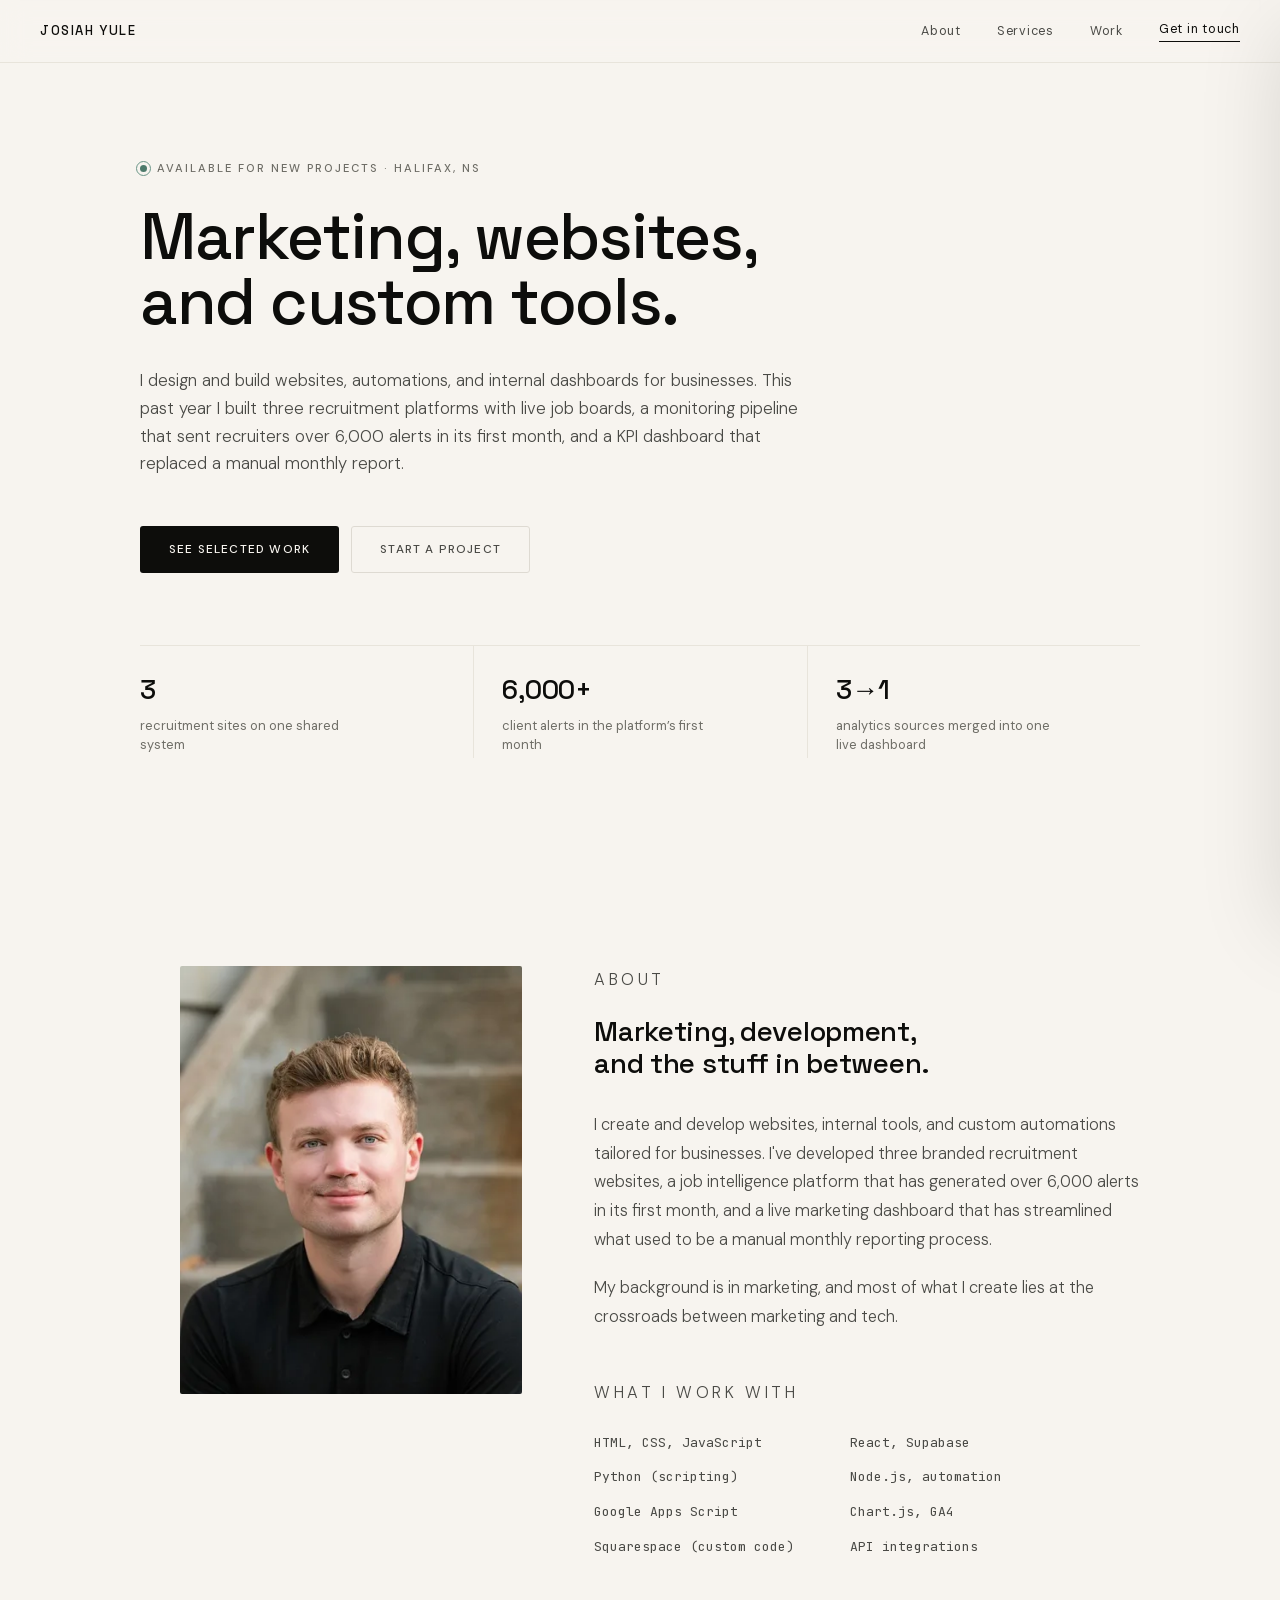
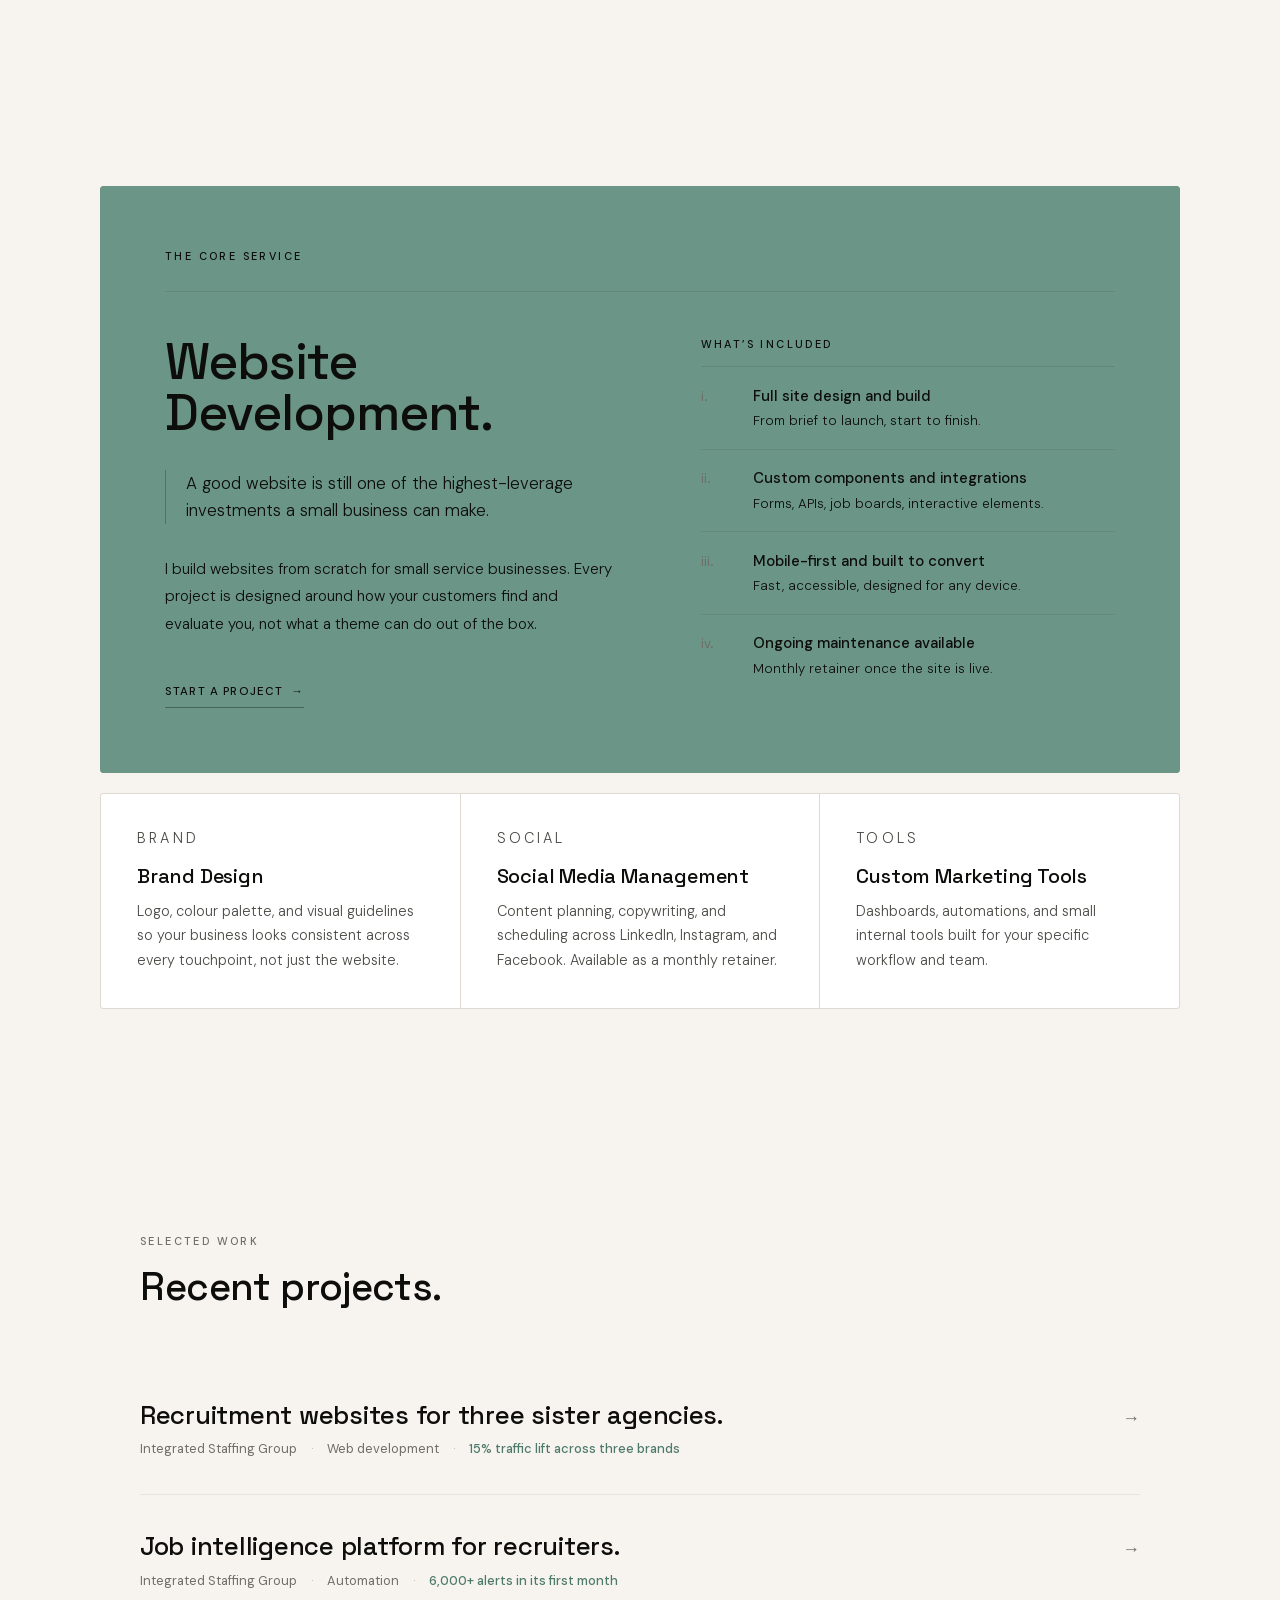
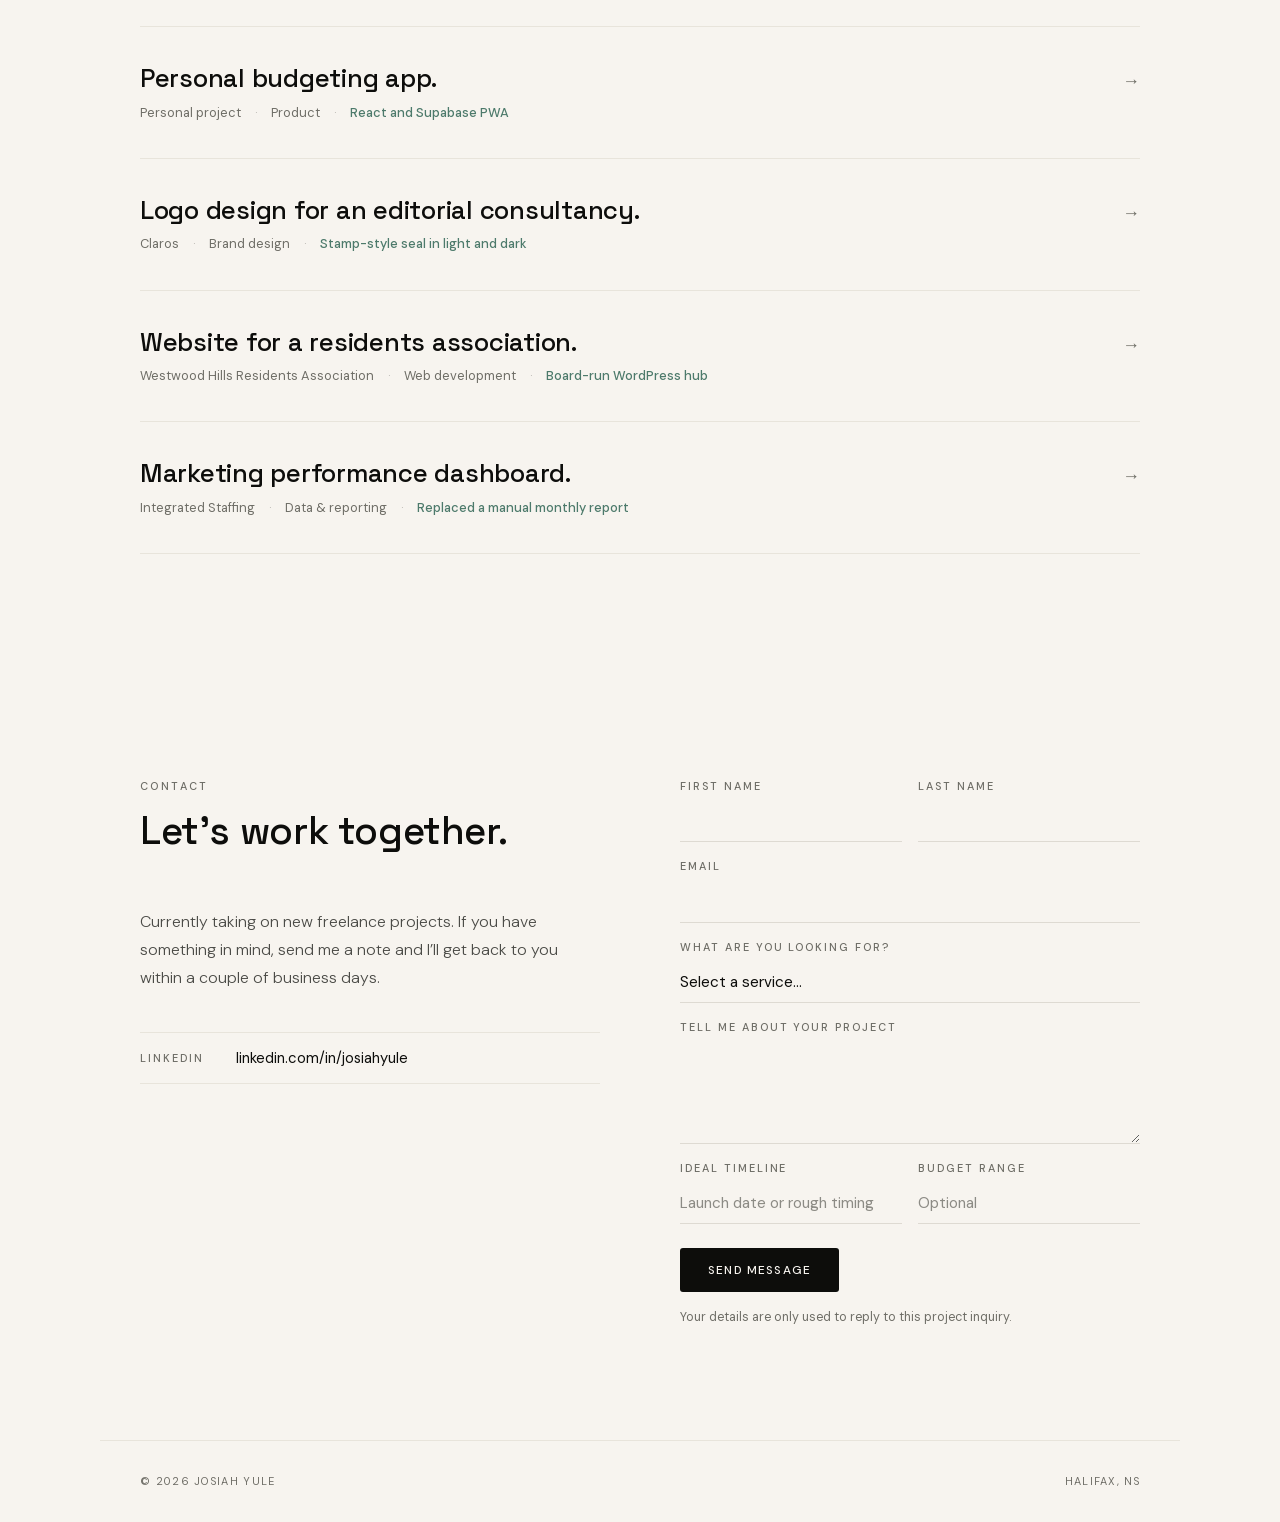
==== commit ae01aecf: "Replace hero and services copy with plainer wording Drop "that have outgrown templates" everywhere. " ====
--- a/docs/index.html
+++ b/docs/index.html
@@ -6,14 +6,14 @@
   <title>Josiah Yule. Marketing, websites, and custom tools.</title>
   <link rel="preload" href="fonts/spacegrotesk-latin.woff2" as="font" type="font/woff2" crossorigin>
   <link rel="preload" href="fonts/dmsans-latin.woff2" as="font" type="font/woff2" crossorigin>
-  <meta name="description" content="Josiah Yule builds websites, automation, and internal tools for service businesses that have outgrown templates. Based in Halifax, NS.">
+  <meta name="description" content="Josiah Yule builds websites, automation, and internal tools for service businesses. Based in Halifax, NS.">
   <meta property="og:type" content="website">
   <meta property="og:url" content="https://www.josiahyule.ca">
   <meta property="og:title" content="Josiah Yule. Marketing, websites, and custom tools.">
-  <meta property="og:description" content="Josiah Yule builds websites, automation, and internal tools for service businesses that have outgrown templates. Based in Halifax, NS.">
+  <meta property="og:description" content="Josiah Yule builds websites, automation, and internal tools for service businesses. Based in Halifax, NS.">
   <meta name="twitter:card" content="summary_large_image">
   <meta name="twitter:title" content="Josiah Yule. Marketing, websites, and custom tools.">
-  <meta name="twitter:description" content="Josiah Yule builds websites, automation, and internal tools for service businesses that have outgrown templates. Based in Halifax, NS.">
+  <meta name="twitter:description" content="Josiah Yule builds websites, automation, and internal tools for service businesses. Based in Halifax, NS.">
   <meta name="color-scheme" content="light dark">
   <link rel="canonical" href="https://www.josiahyule.ca">
   <meta name="theme-color" content="#f7f4ef" media="(prefers-color-scheme: light)">
@@ -69,8 +69,8 @@
   <!-- HERO -->
   <header class="hero">
     <p class="hero-status"><span class="status-dot" aria-hidden="true"></span>Available for new projects &middot; Halifax, NS</p>
-    <h1>Websites and custom tools for businesses that have outgrown templates.</h1>
-    <p class="hero-bio">I design and build websites, automations, and internal dashboards, working where marketing and development meet. In the past year I&rsquo;ve shipped three recruitment platforms with live job boards, a monitoring pipeline that sent recruiters over 6,000 alerts in its first month, and a KPI dashboard that replaced a manual monthly report.</p>
+    <h1>Marketing, websites, and custom tools.</h1>
+    <p class="hero-bio">I design and build websites, automations, and internal dashboards for businesses. This past year I built three recruitment platforms with live job boards, a monitoring pipeline that sent recruiters over 6,000 alerts in its first month, and a KPI dashboard that replaced a manual monthly report.</p>
     <div class="hero-actions">
       <a href="#work" class="btn btn-filled">See selected work</a>
       <a href="#contact" class="btn btn-outline">Start a project</a>
@@ -129,7 +129,7 @@
           <div class="service-hero-main">
             <h3>Website<br>Development.</h3>
             <p class="service-hero-lede">A good website is still one of the highest-leverage investments a small business can make.</p>
-            <p class="service-hero-body">I build websites from scratch for businesses that have outgrown templates. Every project is designed around how your customers actually find and evaluate you, not what a theme can do out of the box.</p>
+            <p class="service-hero-body">I build websites from scratch for small service businesses. Every project is designed around how your customers find and evaluate you, not what a theme can do out of the box.</p>
             <a href="#contact" class="service-hero-cta">Start a project</a>
           </div>
           <div class="service-hero-meta">
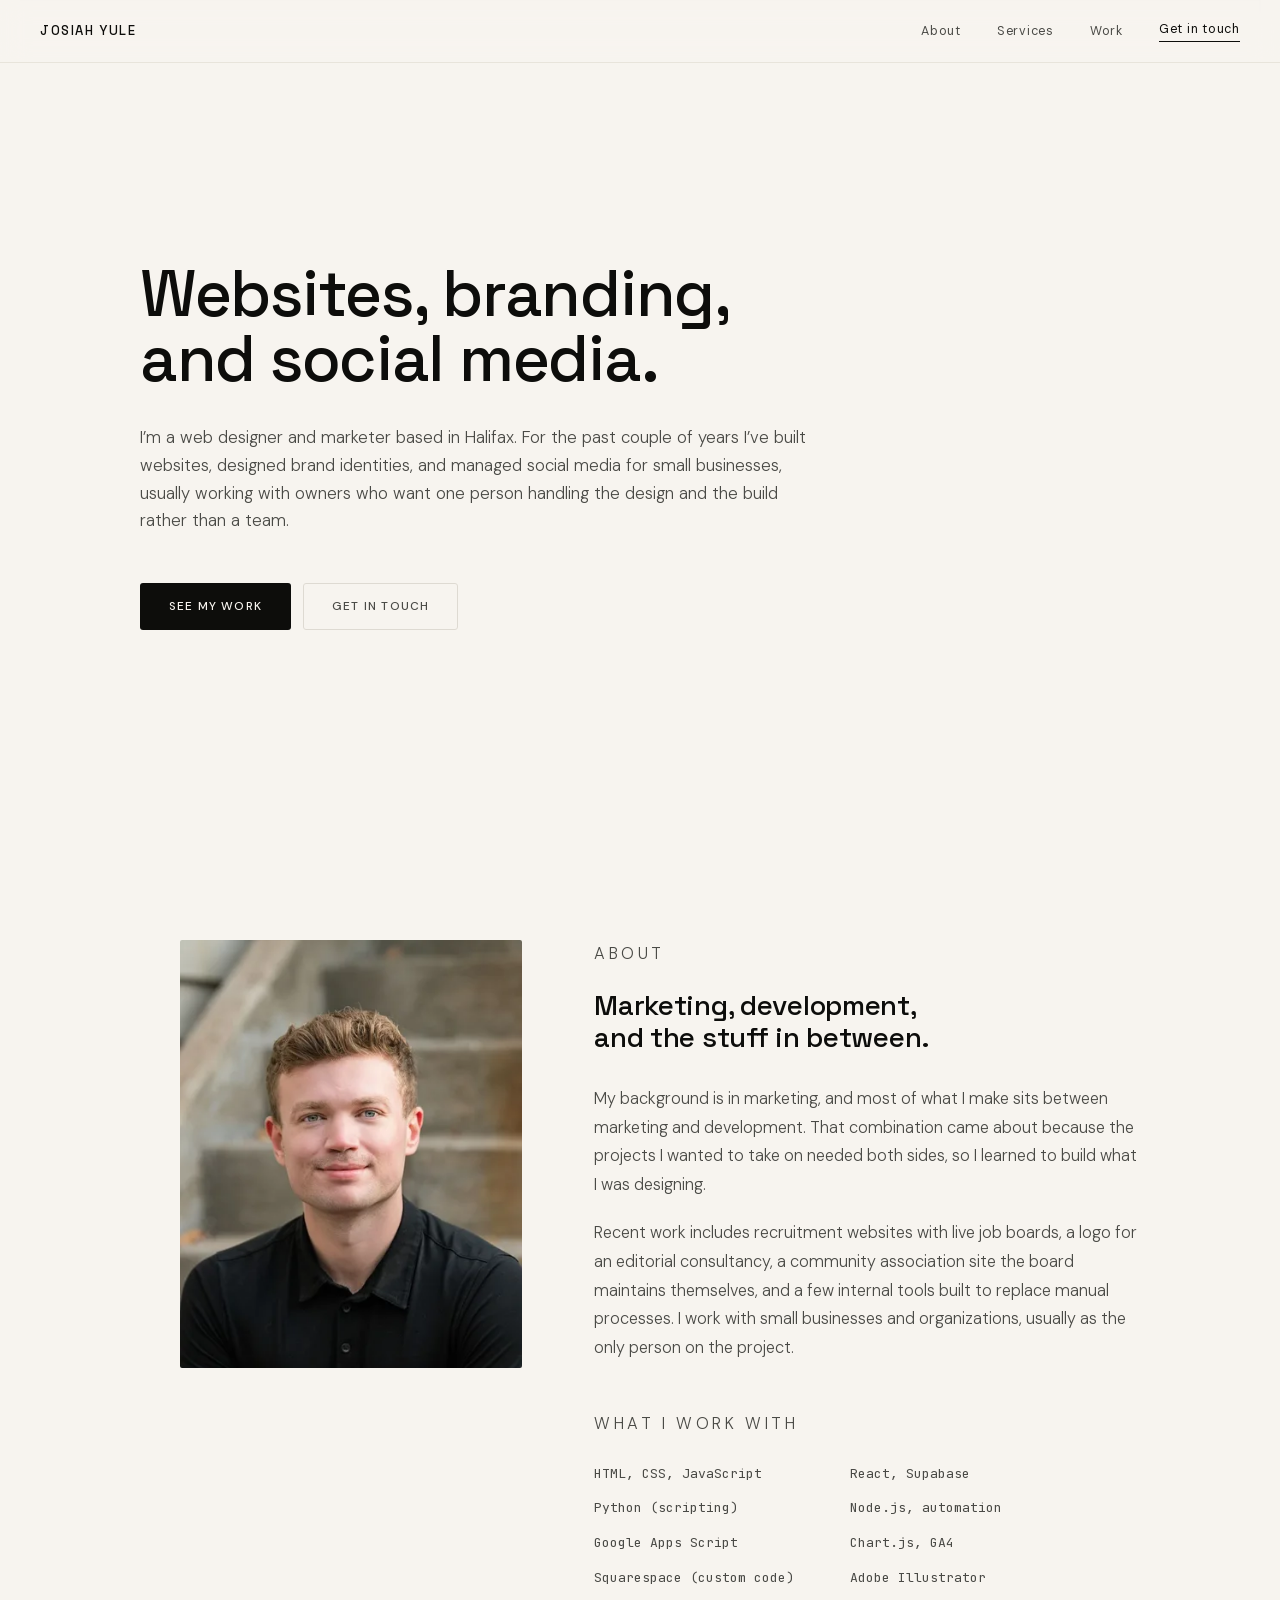
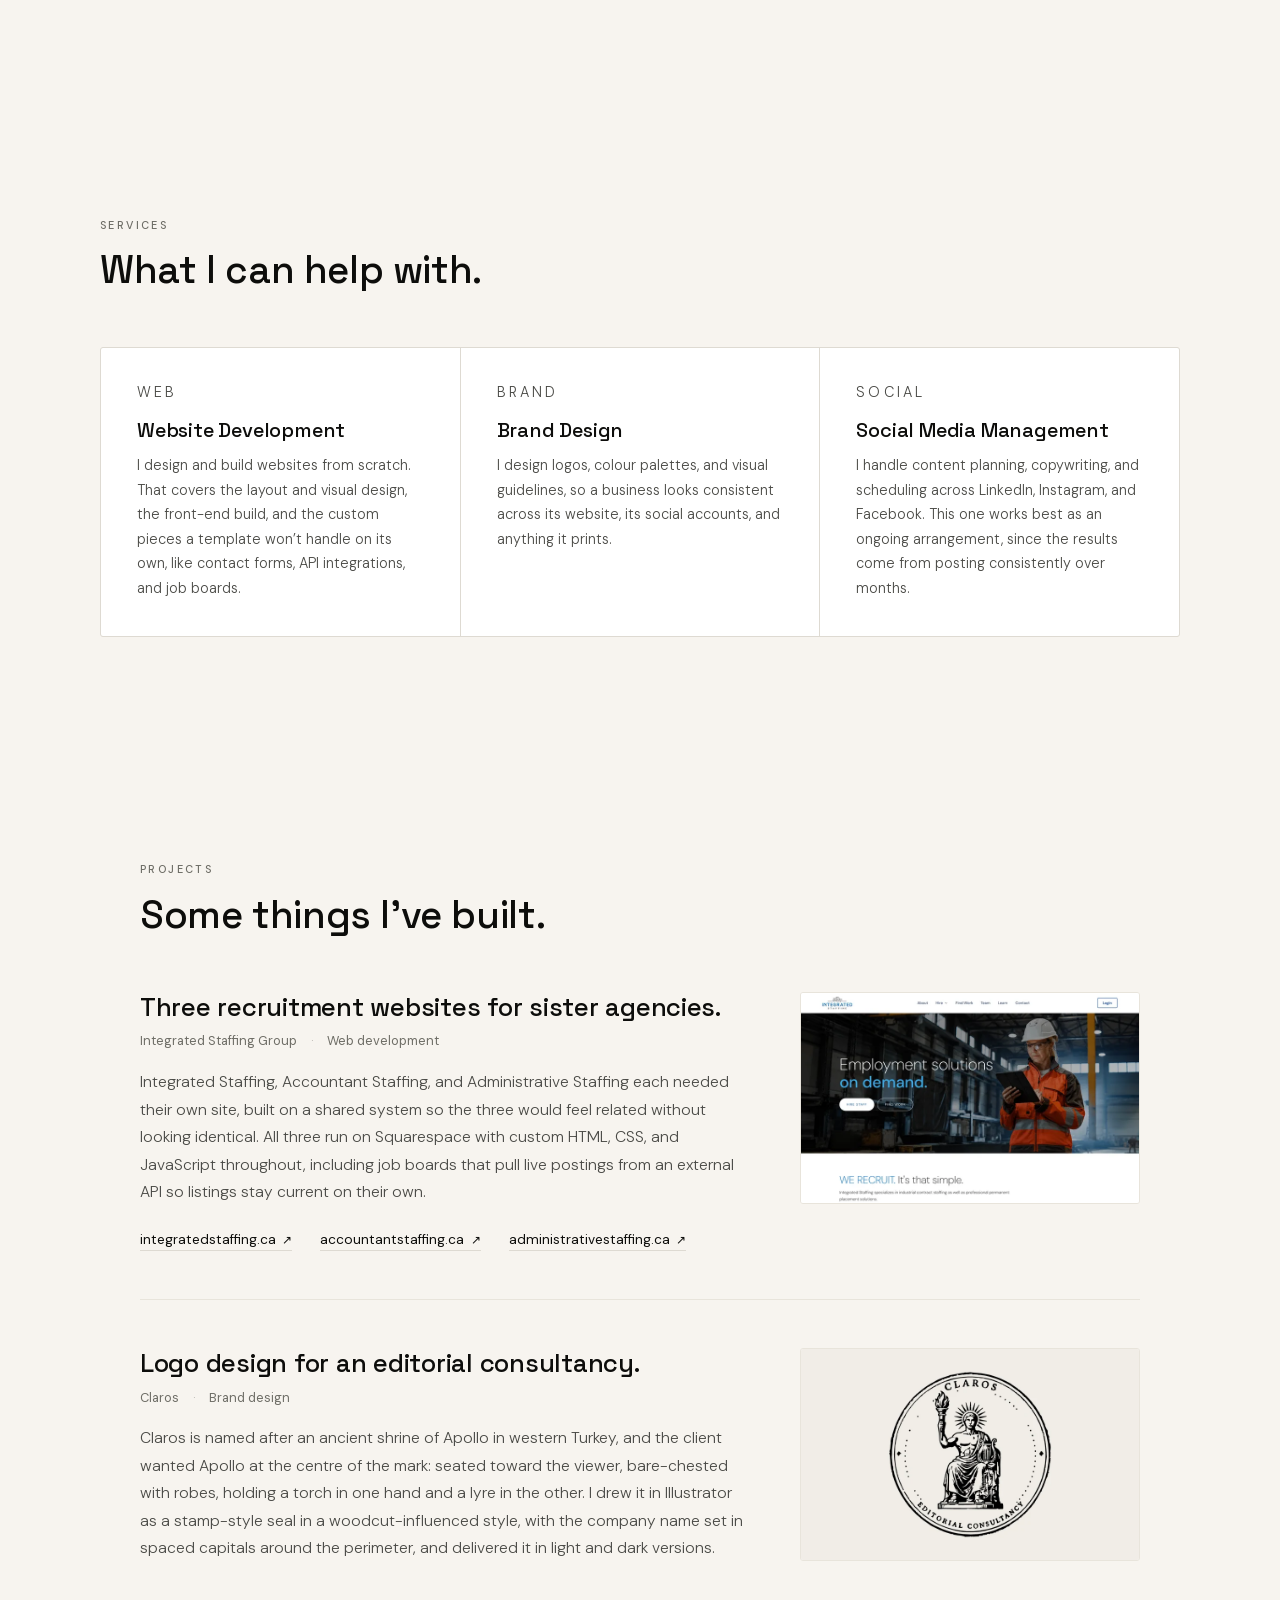
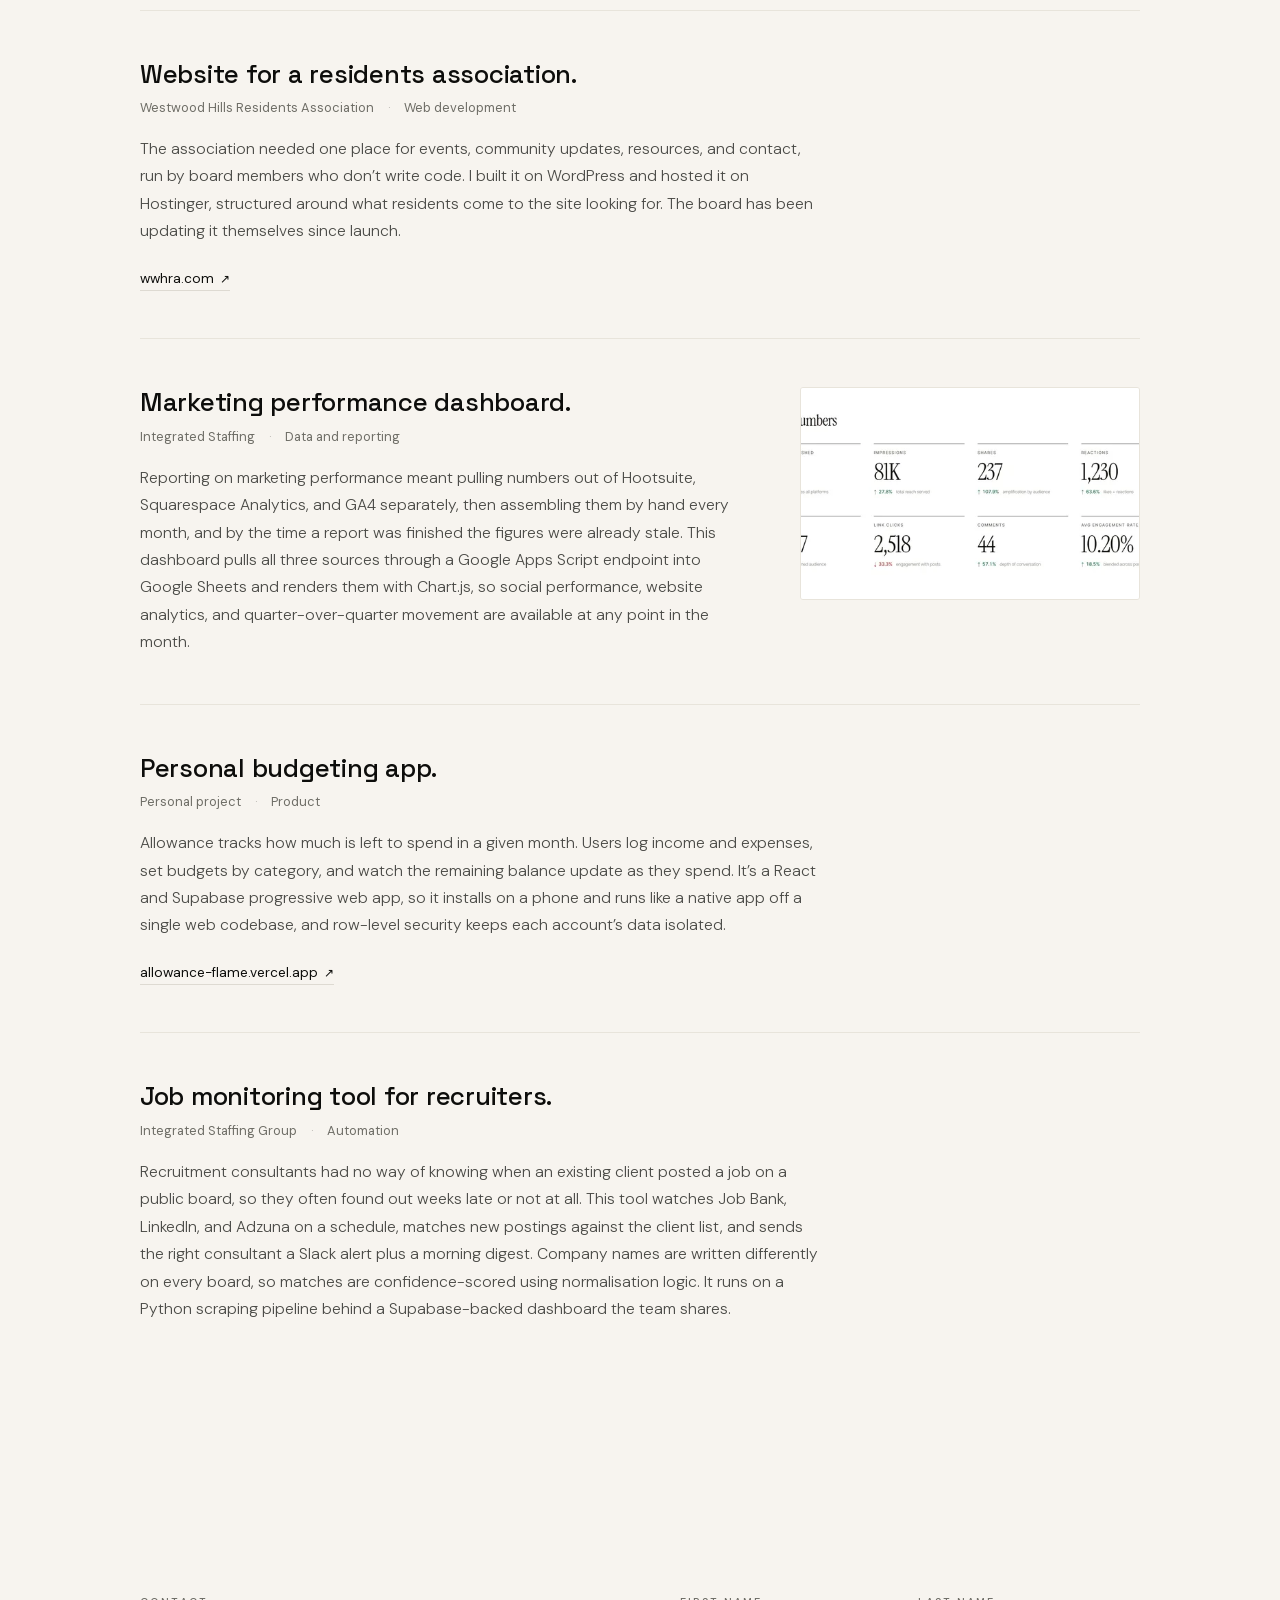
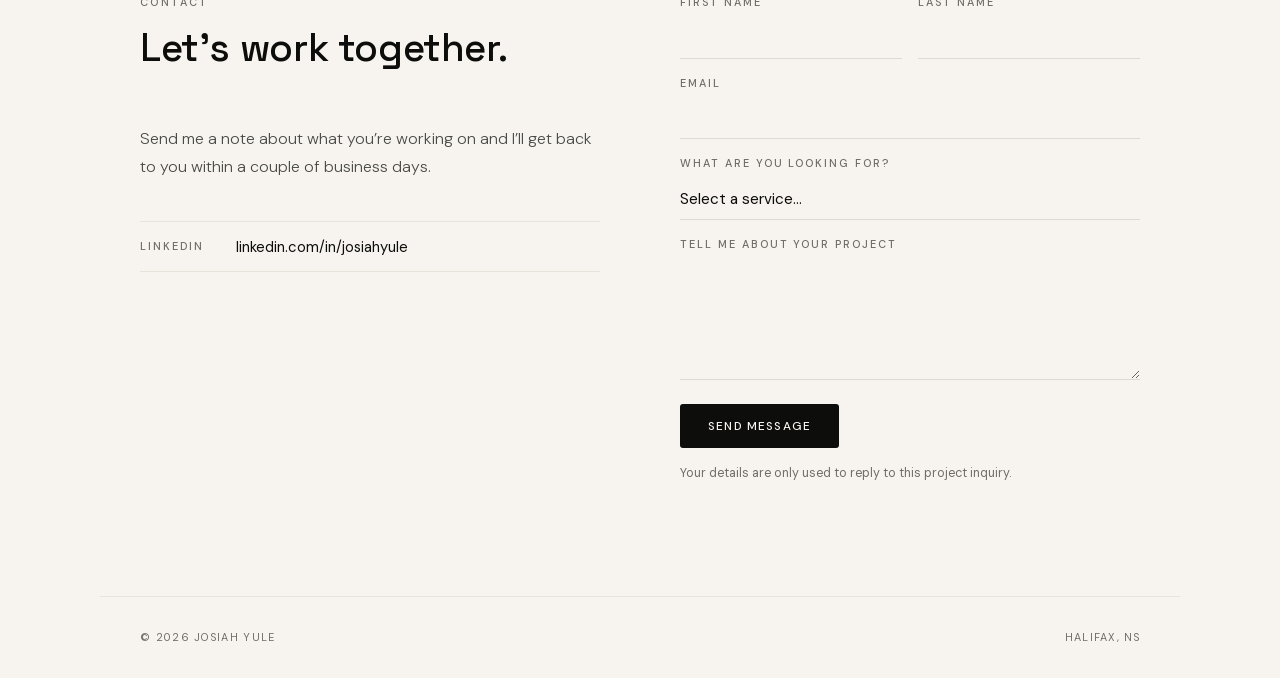
==== commit 3c61bd7e: "Rescale portfolio from agency positioning to a freelance personal site The site read like an establi" ====
--- a/docs/index.html
+++ b/docs/index.html
@@ -3,17 +3,17 @@
 <head>
   <meta charset="UTF-8" />
   <meta name="viewport" content="width=device-width, initial-scale=1.0"/>
-  <title>Josiah Yule. Marketing, websites, and custom tools.</title>
+  <title>Josiah Yule. Websites, branding, and social media.</title>
   <link rel="preload" href="fonts/spacegrotesk-latin.woff2" as="font" type="font/woff2" crossorigin>
   <link rel="preload" href="fonts/dmsans-latin.woff2" as="font" type="font/woff2" crossorigin>
-  <meta name="description" content="Josiah Yule builds websites, automation, and internal tools for service businesses. Based in Halifax, NS.">
+  <meta name="description" content="Josiah Yule designs and builds websites, brand identities, and social media for small businesses. Based in Halifax, NS.">
   <meta property="og:type" content="website">
   <meta property="og:url" content="https://www.josiahyule.ca">
-  <meta property="og:title" content="Josiah Yule. Marketing, websites, and custom tools.">
-  <meta property="og:description" content="Josiah Yule builds websites, automation, and internal tools for service businesses. Based in Halifax, NS.">
+  <meta property="og:title" content="Josiah Yule. Websites, branding, and social media.">
+  <meta property="og:description" content="Josiah Yule designs and builds websites, brand identities, and social media for small businesses. Based in Halifax, NS.">
   <meta name="twitter:card" content="summary_large_image">
-  <meta name="twitter:title" content="Josiah Yule. Marketing, websites, and custom tools.">
-  <meta name="twitter:description" content="Josiah Yule builds websites, automation, and internal tools for service businesses. Based in Halifax, NS.">
+  <meta name="twitter:title" content="Josiah Yule. Websites, branding, and social media.">
+  <meta name="twitter:description" content="Josiah Yule designs and builds websites, brand identities, and social media for small businesses. Based in Halifax, NS.">
   <meta name="color-scheme" content="light dark">
   <link rel="canonical" href="https://www.josiahyule.ca">
   <meta name="theme-color" content="#f7f4ef" media="(prefers-color-scheme: light)">
@@ -21,7 +21,7 @@
   <meta property="og:image" content="https://www.josiahyule.ca/og-image.png">
   <meta property="og:image:width" content="1200">
   <meta property="og:image:height" content="630">
-  <meta property="og:image:alt" content="Josiah Yule. Marketing, websites, and custom tools.">
+  <meta property="og:image:alt" content="Josiah Yule. Websites, branding, and social media.">
   <meta name="twitter:image" content="https://www.josiahyule.ca/og-image.png">
   <link rel="icon" href="/favicon.svg" type="image/svg+xml">
   <link rel="stylesheet" href="portfolio.css">
@@ -32,8 +32,8 @@
     "@type": "Person",
     "name": "Josiah Yule",
     "url": "https://www.josiahyule.ca",
-    "jobTitle": "Freelance Web Developer & Marketing Consultant",
-    "description": "Josiah Yule builds websites, automation, and internal tools for service businesses. Based in Halifax, NS.",
+    "jobTitle": "Web Designer and Marketer",
+    "description": "Josiah Yule designs and builds websites, brand identities, and social media for small businesses. Based in Halifax, NS.",
     "address": { "@type": "PostalAddress", "addressLocality": "Halifax", "addressRegion": "NS", "addressCountry": "CA" },
     "sameAs": ["https://www.linkedin.com/in/josiahyule"]
   }
@@ -62,24 +62,18 @@
       <a href="#work">Work</a>
       <a href="#contact" class="nav-mobile-cta">Get in touch</a>
     </nav>
-    <div class="nav-mobile-meta">Halifax, NS &middot; Available for new projects</div>
+    <div class="nav-mobile-meta">Halifax, NS</div>
   </div>
 
   <main id="siteContent">
   <!-- HERO -->
   <header class="hero">
-    <p class="hero-status"><span class="status-dot" aria-hidden="true"></span>Available for new projects &middot; Halifax, NS</p>
-    <h1>Marketing, websites, and custom tools.</h1>
-    <p class="hero-bio">I design and build websites, automations, and internal dashboards for businesses. This past year I built three recruitment platforms with live job boards, a monitoring pipeline that sent recruiters over 6,000 alerts in its first month, and a KPI dashboard that replaced a manual monthly report.</p>
+    <h1>Websites, branding, and social media.</h1>
+    <p class="hero-bio">I&rsquo;m a web designer and marketer based in Halifax. For the past couple of years I&rsquo;ve built websites, designed brand identities, and managed social media for small businesses, usually working with owners who want one person handling the design and the build rather than a team.</p>
     <div class="hero-actions">
-      <a href="#work" class="btn btn-filled">See selected work</a>
-      <a href="#contact" class="btn btn-outline">Start a project</a>
-    </div>
-    <ul class="hero-proof">
-      <li><a href="work/staffing/" data-id="staffing"><span class="proof-num">3</span><span class="proof-label">recruitment sites on one shared system</span></a></li>
-      <li><a href="work/intelligence/" data-id="intelligence"><span class="proof-num">6,000+</span><span class="proof-label">client alerts in the platform&rsquo;s first month</span></a></li>
-      <li><a href="work/dashboard/" data-id="dashboard"><span class="proof-num">3&rarr;1</span><span class="proof-label">analytics sources merged into one live dashboard</span></a></li>
-    </ul>
+      <a href="#work" class="btn btn-filled">See my work</a>
+      <a href="#contact" class="btn btn-outline">Get in touch</a>
+    </div>
   </header>
 
 
@@ -95,8 +89,8 @@
       <div class="about-body reveal">
         <p class="about-label">About</p>
         <h2 class="about-headline">Marketing, development, and the stuff in between.</h2>
-        <p>I create and develop websites, internal tools, and custom automations tailored for businesses. I've developed three branded recruitment websites, a job intelligence platform that has generated over 6,000 alerts in its first month, and a live marketing dashboard that has streamlined what used to be a manual monthly reporting process.</p>
-        <p>My background is in marketing, and most of what I create lies at the crossroads between marketing and tech.</p>
+        <p>My background is in marketing, and most of what I make sits between marketing and development. That combination came about because the projects I wanted to take on needed both sides, so I learned to build what I was designing.</p>
+        <p>Recent work includes recruitment websites with live job boards, a logo for an editorial consultancy, a community association site the board maintains themselves, and a few internal tools built to replace manual processes. I work with small businesses and organizations, usually as the only person on the project.</p>
 
         <div class="stack">
           <p class="stack-label">What I work with</p>
@@ -108,7 +102,7 @@
             <li>Google Apps Script</li>
             <li>Chart.js, GA4</li>
             <li>Squarespace (custom code)</li>
-            <li>API integrations</li>
+            <li>Adobe Illustrator</li>
           </ul>
         </div>
       </div>
@@ -120,55 +114,24 @@
   <!-- SERVICES -->
   <section id="services">
     <div class="services-inner">
-
-      <article class="service-hero">
-        <div class="service-hero-top">
-          <span class="service-hero-eyebrow">The core service</span>
-        </div>
-        <div class="service-hero-grid">
-          <div class="service-hero-main">
-            <h3>Website<br>Development.</h3>
-            <p class="service-hero-lede">A good website is still one of the highest-leverage investments a small business can make.</p>
-            <p class="service-hero-body">I build websites from scratch for small service businesses. Every project is designed around how your customers find and evaluate you, not what a theme can do out of the box.</p>
-            <a href="#contact" class="service-hero-cta">Start a project</a>
-          </div>
-          <div class="service-hero-meta">
-            <p class="meta-label">What&rsquo;s included</p>
-            <div class="meta-row">
-              <span class="meta-num">i.</span>
-              <span class="meta-text">Full site design and build<span>From brief to launch, start to finish.</span></span>
-            </div>
-            <div class="meta-row">
-              <span class="meta-num">ii.</span>
-              <span class="meta-text">Custom components and integrations<span>Forms, APIs, job boards, interactive elements.</span></span>
-            </div>
-            <div class="meta-row">
-              <span class="meta-num">iii.</span>
-              <span class="meta-text">Mobile-first and built to convert<span>Fast, accessible, designed for any device.</span></span>
-            </div>
-            <div class="meta-row">
-              <span class="meta-num">iv.</span>
-              <span class="meta-text">Ongoing maintenance available<span>Monthly retainer once the site is live.</span></span>
-            </div>
-          </div>
-        </div>
-      </article>
-
-      <div class="services-supporting">
+      <p class="section-label">Services</p>
+      <h2 class="section-title">What I can help with.</h2>
+
+      <div class="services-grid">
+        <article class="service-item reveal">
+          <p class="service-label">Web</p>
+          <h3>Website Development</h3>
+          <p>I design and build websites from scratch. That covers the layout and visual design, the front-end build, and the custom pieces a template won&rsquo;t handle on its own, like contact forms, API integrations, and job boards.</p>
+        </article>
         <article class="service-item reveal">
           <p class="service-label">Brand</p>
           <h3>Brand Design</h3>
-          <p>Logo, colour palette, and visual guidelines so your business looks consistent across every touchpoint, not just the website.</p>
+          <p>I design logos, colour palettes, and visual guidelines, so a business looks consistent across its website, its social accounts, and anything it prints.</p>
         </article>
         <article class="service-item reveal">
           <p class="service-label">Social</p>
           <h3>Social Media Management</h3>
-          <p>Content planning, copywriting, and scheduling across LinkedIn, Instagram, and Facebook. Available as a monthly retainer.</p>
-        </article>
-        <article class="service-item reveal">
-          <p class="service-label">Tools</p>
-          <h3>Custom Marketing Tools</h3>
-          <p>Dashboards, automations, and small internal tools built for your specific workflow and team.</p>
+          <p>I handle content planning, copywriting, and scheduling across LinkedIn, Instagram, and Facebook. This one works best as an ongoing arrangement, since the results come from posting consistently over months.</p>
         </article>
       </div>
 
@@ -179,66 +142,80 @@
 
   <!-- WORK -->
   <section id="work">
-    <p class="section-label">Selected work</p>
-    <h2 class="section-title">Recent projects.</h2>
+    <p class="section-label">Projects</p>
+    <h2 class="section-title">Some things I&rsquo;ve built.</h2>
 
     <ul class="work-list" id="workList">
-      <li class="work-entry reveal">
-        <a class="work-link" href="work/staffing/" data-id="staffing" data-thumb="staffing-integrated-800.webp">
-          <div class="work-body">
-            <h3 class="work-title">Recruitment websites for three sister agencies.</h3>
-            <p class="work-meta"><span>Integrated Staffing Group</span><span>Web development</span><span class="work-outcome">15% traffic lift across three brands</span></p>
-          </div>
-          <span class="work-arrow" aria-hidden="true">→</span>
-        </a>
-      </li>
-      <li class="work-entry reveal">
-        <a class="work-link" href="work/intelligence/" data-id="intelligence">
-          <div class="work-body">
-            <h3 class="work-title">Job intelligence platform for recruiters.</h3>
-            <p class="work-meta"><span>Integrated Staffing Group</span><span>Automation</span><span class="work-outcome">6,000+ alerts in its first month</span></p>
-          </div>
-          <span class="work-arrow" aria-hidden="true">→</span>
-        </a>
-      </li>
-      <li class="work-entry reveal">
-        <a class="work-link" href="work/allowance/" data-id="allowance">
-          <div class="work-body">
-            <h3 class="work-title">Personal budgeting app.</h3>
-            <p class="work-meta"><span>Personal project</span><span>Product</span><span class="work-outcome">React and Supabase PWA</span></p>
-          </div>
-          <span class="work-arrow" aria-hidden="true">→</span>
-        </a>
-      </li>
-      <li class="work-entry reveal">
-        <a class="work-link" href="work/logodesign/" data-id="logodesign" data-thumb="logo-cover-800.webp">
-          <div class="work-body">
-            <h3 class="work-title">Logo design for an editorial consultancy.</h3>
-            <p class="work-meta"><span>Claros</span><span>Brand design</span><span class="work-outcome">Stamp-style seal in light and dark</span></p>
-          </div>
-          <span class="work-arrow" aria-hidden="true">→</span>
-        </a>
-      </li>
-      <li class="work-entry reveal">
-        <a class="work-link" href="work/wwhra/" data-id="wwhra">
-          <div class="work-body">
-            <h3 class="work-title">Website for a residents association.</h3>
-            <p class="work-meta"><span>Westwood Hills Residents Association</span><span>Web development</span><span class="work-outcome">Board-run WordPress hub</span></p>
-          </div>
-          <span class="work-arrow" aria-hidden="true">→</span>
-        </a>
-      </li>
-      <li class="work-entry reveal">
-        <a class="work-link" href="work/dashboard/" data-id="dashboard" data-thumb="dashboard-cover-800.webp">
-          <div class="work-body">
-            <h3 class="work-title">Marketing performance dashboard.</h3>
-            <p class="work-meta"><span>Integrated Staffing</span><span>Data &amp; reporting</span><span class="work-outcome">Replaced a manual monthly report</span></p>
-          </div>
-          <span class="work-arrow" aria-hidden="true">→</span>
-        </a>
-      </li>
+
+      <li class="work-entry reveal">
+        <div class="work-body">
+          <h3 class="work-title">Three recruitment websites for sister agencies.</h3>
+          <p class="work-meta"><span>Integrated Staffing Group</span><span>Web development</span></p>
+          <p class="work-desc">Integrated Staffing, Accountant Staffing, and Administrative Staffing each needed their own site, built on a shared system so the three would feel related without looking identical. All three run on Squarespace with custom HTML, CSS, and JavaScript throughout, including job boards that pull live postings from an external API so listings stay current on their own.</p>
+          <ul class="work-links">
+            <li><a href="https://integratedstaffing.ca" target="_blank" rel="noopener">integratedstaffing.ca <span aria-hidden="true">&#8599;</span></a></li>
+            <li><a href="https://accountantstaffing.ca" target="_blank" rel="noopener">accountantstaffing.ca <span aria-hidden="true">&#8599;</span></a></li>
+            <li><a href="https://administrativestaffing.ca" target="_blank" rel="noopener">administrativestaffing.ca <span aria-hidden="true">&#8599;</span></a></li>
+          </ul>
+        </div>
+        <div class="work-thumb">
+          <img src="staffing-integrated-800.webp" srcset="staffing-integrated-800.webp 800w, staffing-integrated-1600.webp 1600w" sizes="(max-width: 900px) 92vw, 340px" alt="Integrated Staffing website homepage" loading="lazy" decoding="async">
+        </div>
+      </li>
+
+      <li class="work-entry reveal">
+        <div class="work-body">
+          <h3 class="work-title">Logo design for an editorial consultancy.</h3>
+          <p class="work-meta"><span>Claros</span><span>Brand design</span></p>
+          <p class="work-desc">Claros is named after an ancient shrine of Apollo in western Turkey, and the client wanted Apollo at the centre of the mark: seated toward the viewer, bare-chested with robes, holding a torch in one hand and a lyre in the other. I drew it in Illustrator as a stamp-style seal in a woodcut-influenced style, with the company name set in spaced capitals around the perimeter, and delivered it in light and dark versions.</p>
+        </div>
+        <div class="work-thumb">
+          <img src="logo-cover-800.webp" srcset="logo-cover-800.webp 800w, logo-cover-1600.webp 1600w" sizes="(max-width: 900px) 92vw, 340px" alt="Claros editorial consultancy seal with Apollo at the centre" loading="lazy" decoding="async">
+        </div>
+      </li>
+
+      <li class="work-entry reveal">
+        <div class="work-body">
+          <h3 class="work-title">Website for a residents association.</h3>
+          <p class="work-meta"><span>Westwood Hills Residents Association</span><span>Web development</span></p>
+          <p class="work-desc">The association needed one place for events, community updates, resources, and contact, run by board members who don&rsquo;t write code. I built it on WordPress and hosted it on Hostinger, structured around what residents come to the site looking for. The board has been updating it themselves since launch.</p>
+          <ul class="work-links">
+            <li><a href="https://www.wwhra.com" target="_blank" rel="noopener">wwhra.com <span aria-hidden="true">&#8599;</span></a></li>
+          </ul>
+        </div>
+      </li>
+
+      <li class="work-entry reveal">
+        <div class="work-body">
+          <h3 class="work-title">Marketing performance dashboard.</h3>
+          <p class="work-meta"><span>Integrated Staffing</span><span>Data and reporting</span></p>
+          <p class="work-desc">Reporting on marketing performance meant pulling numbers out of Hootsuite, Squarespace Analytics, and GA4 separately, then assembling them by hand every month, and by the time a report was finished the figures were already stale. This dashboard pulls all three sources through a Google Apps Script endpoint into Google Sheets and renders them with Chart.js, so social performance, website analytics, and quarter-over-quarter movement are available at any point in the month.</p>
+        </div>
+        <div class="work-thumb">
+          <img src="dashboard-cover-800.webp" srcset="dashboard-cover-800.webp 800w, dashboard-cover-1600.webp 1600w" sizes="(max-width: 900px) 92vw, 340px" alt="Marketing performance dashboard showing KPI charts" loading="lazy" decoding="async">
+        </div>
+      </li>
+
+      <li class="work-entry reveal">
+        <div class="work-body">
+          <h3 class="work-title">Personal budgeting app.</h3>
+          <p class="work-meta"><span>Personal project</span><span>Product</span></p>
+          <p class="work-desc">Allowance tracks how much is left to spend in a given month. Users log income and expenses, set budgets by category, and watch the remaining balance update as they spend. It&rsquo;s a React and Supabase progressive web app, so it installs on a phone and runs like a native app off a single web codebase, and row-level security keeps each account&rsquo;s data isolated.</p>
+          <ul class="work-links">
+            <li><a href="https://allowance-flame.vercel.app" target="_blank" rel="noopener">allowance-flame.vercel.app <span aria-hidden="true">&#8599;</span></a></li>
+          </ul>
+        </div>
+      </li>
+
+      <li class="work-entry reveal">
+        <div class="work-body">
+          <h3 class="work-title">Job monitoring tool for recruiters.</h3>
+          <p class="work-meta"><span>Integrated Staffing Group</span><span>Automation</span></p>
+          <p class="work-desc">Recruitment consultants had no way of knowing when an existing client posted a job on a public board, so they often found out weeks late or not at all. This tool watches Job Bank, LinkedIn, and Adzuna on a schedule, matches new postings against the client list, and sends the right consultant a Slack alert plus a morning digest. Company names are written differently on every board, so matches are confidence-scored using normalisation logic. It runs on a Python scraping pipeline behind a Supabase-backed dashboard the team shares.</p>
+        </div>
+      </li>
+
     </ul>
-    <div class="work-peek" id="workPeek" aria-hidden="true"><img alt="" decoding="async"></div>
   </section>
 
   <!-- CONTACT -->
@@ -247,7 +224,7 @@
       <div class="contact-left">
         <p class="section-label">Contact</p>
         <h2 class="section-title">Let&rsquo;s work together.</h2>
-        <p class="contact-desc">Currently taking on new freelance projects. If you have something in mind, send me a note and I&rsquo;ll get back to you within a couple of business days.</p>
+        <p class="contact-desc">Send me a note about what you&rsquo;re working on and I&rsquo;ll get back to you within a couple of business days.</p>
 
         <ul class="contact-links">
           <li><span>LinkedIn</span><a href="https://www.linkedin.com/in/josiahyule" target="_blank" rel="noopener">linkedin.com/in/josiahyule</a></li>
@@ -276,23 +253,12 @@
             <option>Website Development</option>
             <option>Brand Design</option>
             <option>Social Media Management</option>
-            <option>Custom Marketing Tools</option>
-            <option>Other / Not Sure Yet</option>
+            <option>Something else</option>
           </select>
         </div>
         <div class="form-group">
           <label for="message">Tell me about your project</label>
-          <textarea id="message" name="message" rows="4" required minlength="20" autocomplete="off"></textarea>
-        </div>
-        <div class="form-row">
-          <div class="form-group">
-            <label for="timeline">Ideal timeline</label>
-            <input id="timeline" name="timeline" type="text" autocomplete="off" placeholder="Launch date or rough timing">
-          </div>
-          <div class="form-group">
-            <label for="budget">Budget range</label>
-            <input id="budget" name="budget" type="text" inputmode="text" autocomplete="off" placeholder="Optional">
-          </div>
+          <textarea id="message" name="message" rows="5" required minlength="20" autocomplete="off"></textarea>
         </div>
         <div class="form-group form-honeypot" aria-hidden="true">
           <label for="website">Website</label>
@@ -312,23 +278,6 @@
     <span>Halifax, NS</span>
   </footer>
 
-  <!-- CASE STUDY DRAWER -->
-  <div class="drawer-backdrop" id="drawerBackdrop"></div>
-  <aside class="drawer" id="drawer" aria-hidden="true" role="dialog" aria-modal="true" aria-label="Case study">
-    <header class="drawer-header">
-      <span class="drawer-header-label" id="drawerKicker">Case study</span>
-      <button class="drawer-close" id="drawerClose" aria-label="Close">
-        <svg width="14" height="14" viewBox="0 0 14 14" fill="none" stroke="currentColor" stroke-width="1.4" aria-hidden="true">
-          <path d="M1 1 L13 13 M13 1 L1 13"/>
-        </svg>
-      </button>
-    </header>
-    <div class="drawer-scroll" id="drawerScroll">
-      <div id="drawerContent"></div>
-    </div>
-  </aside>
-
-  <script src="case-studies.js" defer></script>
   <script src="portfolio.js" defer></script>
 </body>
 </html>
--- a/docs/portfolio.css
+++ b/docs/portfolio.css
@@ -93,7 +93,7 @@
   font-weight: 400;
   line-height: 1.5;
 }
-body.drawer-open, body.nav-open { overflow: hidden; }
+body.nav-open { overflow: hidden; }
 
 /* ===== SKIP LINK ===== */
 .skip-link {
@@ -245,72 +245,6 @@
 }
 .hero-actions { display: flex; gap: 0.75rem; flex-wrap: wrap; animation: fadeUp var(--slow) 0.25s ease both; }
 
-.hero-status {
-  display: inline-flex; align-items: center; gap: 0.6rem;
-  font-size: 0.7rem;
-  letter-spacing: 0.18em;
-  text-transform: uppercase;
-  color: var(--ink-muted);
-  font-weight: 500;
-  margin-bottom: 1.75rem;
-  animation: fadeUp var(--slow) 0s ease both;
-}
-.status-dot {
-  width: 7px; height: 7px;
-  border-radius: 50%;
-  background: var(--accent-dark);
-  position: relative;
-  flex-shrink: 0;
-}
-.status-dot::after {
-  content: '';
-  position: absolute; inset: -4px;
-  border-radius: 50%;
-  border: 1px solid var(--accent);
-  animation: statusPulse 2.6s ease-out infinite;
-}
-@keyframes statusPulse {
-  0%   { transform: scale(0.4); opacity: 0.9; }
-  70%  { transform: scale(1.2); opacity: 0; }
-  100% { transform: scale(1.2); opacity: 0; }
-}
-
-/* Proof strip. Each stat links to the case study that backs it. */
-.hero-proof {
-  list-style: none;
-  display: flex;
-  flex-wrap: wrap;
-  margin-top: 4.5rem;
-  border-top: 1px solid var(--border-soft);
-  animation: fadeUp var(--slow) 0.35s ease both;
-}
-.hero-proof li { flex: 1 1 200px; }
-.hero-proof li + li { border-left: 1px solid var(--border-soft); }
-.hero-proof a {
-  display: block;
-  text-decoration: none;
-  padding: 1.5rem 1.75rem 0.25rem;
-}
-.hero-proof li:first-child a { padding-left: 0; }
-.proof-num {
-  display: block;
-  font-family: 'Space Grotesk', sans-serif;
-  font-size: 1.7rem;
-  font-weight: 500;
-  letter-spacing: -0.01em;
-  color: var(--ink);
-  margin-bottom: 0.3rem;
-  transition: color var(--fast);
-}
-.proof-label {
-  display: block;
-  font-size: 0.8rem;
-  line-height: 1.5;
-  color: var(--ink-muted);
-  max-width: 24ch;
-}
-.hero-proof a:hover .proof-num { color: var(--accent-dark); }
-
 .btn {
   text-decoration: none;
   padding: 0.85rem 1.75rem;
@@ -452,119 +386,7 @@
 #services { max-width: 100%; padding: 7rem 2.5rem; }
 .services-inner { max-width: var(--max); margin: 0 auto; }
 
-/* Teal editorial card — dark ink text on sage-teal background */
-.service-hero {
-  background: var(--accent);
-  color: var(--ink);
-  border: 1px solid var(--accent);
-  border-radius: 3px;
-  padding: 3.5rem 4rem 4rem;
-  margin-bottom: 1.25rem;
-}
-.service-hero-top {
-  padding-bottom: 1.5rem;
-  border-bottom: 1px solid rgba(13, 13, 11, 0.1);
-  margin-bottom: 2.75rem;
-}
-.service-hero-eyebrow {
-  font-size: 0.68rem;
-  letter-spacing: 0.22em;
-  text-transform: uppercase;
-  color: var(--ink);
-  font-weight: 500;
-}
-.service-hero-grid {
-  display: grid;
-  grid-template-columns: 1.1fr 1fr;
-  gap: 5rem;
-  align-items: start;
-}
-.service-hero h3 {
-  font-family: 'Space Grotesk', sans-serif;
-  font-size: clamp(2.2rem, 4vw, 3.4rem);
-  font-weight: 500;
-  line-height: 1.0;
-  letter-spacing: -0.02em;
-  color: var(--ink);
-  margin-bottom: 2rem;
-}
-.service-hero-lede {
-  font-size: 1.05rem;
-  font-weight: 300;
-  line-height: 1.6;
-  color: var(--ink);
-  padding-left: 1.25rem;
-  border-left: 1px solid rgba(13, 13, 11, 0.25);
-  margin-bottom: 2rem;
-  max-width: 38ch;
-}
-.service-hero-body {
-  font-size: 0.95rem;
-  line-height: 1.8;
-  color: var(--ink);
-  font-weight: 300;
-  margin-bottom: 2.5rem;
-  max-width: 44ch;
-}
-.service-hero-cta {
-  display: inline-flex; align-items: center;
-  color: var(--ink); text-decoration: none;
-  font-size: 0.72rem; font-weight: 500;
-  letter-spacing: 0.1em;
-  text-transform: uppercase;
-  padding-bottom: 0.4rem;
-  border-bottom: 1px solid rgba(13, 13, 11, 0.35);
-  transition: opacity var(--fast);
-}
-.service-hero-cta::after {
-  content: '→'; margin-left: 0.5rem; font-weight: 300;
-  transition: transform var(--fast);
-}
-.service-hero-cta:hover { opacity: 0.6; }
-.service-hero-cta:hover::after { transform: translateX(3px); }
-
-.service-hero-meta { padding-top: 0; }
-.meta-label {
-  font-size: 0.68rem;
-  letter-spacing: 0.22em;
-  text-transform: uppercase;
-  color: var(--ink);
-  font-weight: 500;
-  padding-bottom: 0.9rem;
-  border-bottom: 1px solid rgba(13, 13, 11, 0.1);
-}
-.meta-row {
-  display: grid;
-  grid-template-columns: 1.75rem 1fr;
-  gap: 1.5rem;
-  align-items: baseline;
-  padding: 1.1rem 0;
-  border-bottom: 1px solid rgba(13, 13, 11, 0.08);
-}
-.meta-row:last-child { border-bottom: none; }
-.meta-num {
-  font-family: 'Space Grotesk', sans-serif;
-  font-size: 0.82rem;
-  color: var(--ink-muted);
-  font-weight: 400;
-  text-align: left;
-}
-.meta-text {
-  font-size: 0.93rem;
-  line-height: 1.5;
-  color: var(--ink);
-  font-weight: 500;
-}
-.meta-text span {
-  display: block;
-  font-size: 0.83rem;
-  color: var(--ink);
-  font-weight: 300;
-  margin-top: 0.25rem;
-  line-height: 1.5;
-}
-
-.services-supporting {
+.services-grid {
   display: grid;
   grid-template-columns: repeat(3, 1fr);
   gap: 1px;
@@ -603,39 +425,27 @@
 }
 
 /* ===== WORK LIST ===== */
-.work-list {
-  list-style: none;
-}
+.work-list { list-style: none; }
 .work-entry {
+  display: grid;
+  grid-template-columns: 1fr 340px;
+  gap: 3rem;
+  align-items: start;
+  padding: 3rem 0;
   border-bottom: 1px solid var(--border-soft);
-  position: relative;
-}
-.work-link {
-  display: grid;
-  grid-template-columns: 1fr auto;
-  gap: 2.5rem;
-  align-items: baseline;
-  width: 100%;
-  min-height: 4.75rem;
-  padding: 2.25rem 0;
-  color: inherit;
-  text-decoration: none;
-  transition: padding-left var(--fast) var(--ease), background var(--fast);
-  -webkit-tap-highlight-color: transparent;
-}
-.work-link:hover { padding-left: 0.5rem; background: var(--cream-deep); }
-.work-link:hover .work-title { color: var(--accent-dark); }
-.work-link:hover .work-arrow { transform: translate(4px, -2px); color: var(--accent-dark); }
-.work-link:focus-visible { background: var(--cream-deep); }
+}
+.work-entry:first-child { padding-top: 0; }
+.work-entry:last-child { border-bottom: none; }
+/* Entries with no screenshot give the text the full row */
+.work-entry:not(:has(.work-thumb)) { grid-template-columns: 1fr; }
 
 .work-title {
   font-family: 'Space Grotesk', sans-serif;
-  font-size: clamp(1.4rem, 2vw, 1.85rem);
+  font-size: clamp(1.35rem, 2vw, 1.75rem);
   font-weight: 500;
   letter-spacing: -0.01em;
   line-height: 1.2;
-  margin-bottom: 0.4rem;
-  transition: color var(--fast);
+  margin-bottom: 0.55rem;
 }
 .work-meta {
   display: flex;
@@ -644,40 +454,46 @@
   font-size: 0.8rem;
   color: var(--ink-muted);
   font-weight: 400;
-  margin-top: 0.55rem;
+  margin-bottom: 1.1rem;
 }
 .work-meta span:not(:last-child)::after {
   content: '·';
   margin-left: 0.85rem;
   opacity: 0.5;
 }
-.work-outcome { color: var(--accent-dark); font-weight: 500; }
-.work-arrow {
-  font-size: 1.1rem;
-  color: var(--ink-muted);
-  transition: transform var(--fast), color var(--fast);
+.work-desc {
+  font-size: 0.98rem;
+  line-height: 1.75;
+  color: var(--ink-mid);
   font-weight: 300;
-}
-
-/* Floating thumbnail that trails the cursor over work entries */
-.work-peek {
-  position: fixed;
-  top: 0; left: 0;
-  z-index: 50;
-  width: 270px;
+  max-width: 62ch;
+}
+.work-links {
+  list-style: none;
+  margin-top: 1.35rem;
+  display: flex;
+  flex-wrap: wrap;
+  gap: 0.5rem 1.75rem;
+}
+.work-links a {
+  font-size: 0.85rem;
+  color: var(--ink);
+  text-decoration: none;
+  border-bottom: 1px solid var(--border);
+  padding-bottom: 0.15rem;
+  transition: color var(--fast), border-color var(--fast);
+}
+.work-links a:hover { color: var(--accent-dark); border-color: var(--accent-dark); }
+.work-links a span { font-size: 0.75rem; margin-left: 0.15rem; }
+
+.work-thumb {
   aspect-ratio: 16 / 10;
   border-radius: 3px;
   overflow: hidden;
-  box-shadow: var(--shadow-md);
   border: 1px solid var(--border-soft);
-  pointer-events: none;
-  opacity: 0;
-  visibility: hidden;
-  transition: opacity 0.25s var(--ease), transform 0.16s ease-out, visibility 0.25s;
-  will-change: transform;
-}
-.work-peek.show { opacity: 1; visibility: visible; }
-.work-peek img { width: 100%; height: 100%; object-fit: cover; display: block; }
+  background: var(--cream-deep);
+}
+.work-thumb img { width: 100%; height: 100%; object-fit: cover; display: block; }
 
 /* ===== CONTACT ===== */
 #contact {
@@ -817,267 +633,6 @@
   text-transform: uppercase;
 }
 
-/* =============================================================
-   CASE STUDY DRAWER. MINIMAL EDITORIAL.
-   ============================================================= */
-.drawer-backdrop {
-  position: fixed; inset: 0; z-index: 200;
-  background: rgba(13, 13, 11, 0.3);
-  backdrop-filter: blur(2px);
-  -webkit-backdrop-filter: blur(2px);
-  opacity: 0; visibility: hidden;
-  transition: opacity var(--med) var(--ease), visibility var(--med) var(--ease);
-}
-.drawer-backdrop.open { opacity: 1; visibility: visible; }
-
-.drawer {
-  position: fixed; top: 0; right: 0; bottom: 0; z-index: 201;
-  width: min(820px, 96vw);
-  background: var(--cream);
-  box-shadow: var(--shadow-lg);
-  transform: translateX(100%);
-  transition: transform var(--med) var(--ease);
-  display: flex; flex-direction: column;
-  overflow: hidden;
-}
-.drawer.open { transform: translateX(0); }
-
-.drawer-header {
-  display: flex; align-items: center; justify-content: space-between;
-  padding: 1.5rem 2.5rem;
-  flex-shrink: 0;
-  z-index: 5;
-  background: linear-gradient(to bottom, var(--cream) 60%, rgba(247, 244, 239, 0));
-  position: absolute;
-  top: 0; left: 0; right: 0;
-  pointer-events: none;
-}
-.drawer-header > * { pointer-events: auto; }
-.drawer-header-label {
-  font-size: 0.68rem;
-  letter-spacing: 0.2em;
-  text-transform: uppercase;
-  color: var(--ink-muted);
-  font-weight: 500;
-}
-.drawer-close {
-  width: 36px; height: 36px;
-  border-radius: 50%;
-  background: var(--white);
-  border: 1px solid var(--border);
-  cursor: pointer;
-  display: inline-flex; align-items: center; justify-content: center;
-  color: var(--ink-mid);
-  transition: all var(--fast);
-  padding: 0;
-}
-.drawer-close:hover { background: var(--ink); color: var(--cream); border-color: var(--ink); }
-
-.drawer-scroll {
-  flex: 1; overflow-y: auto;
-  scroll-behavior: smooth;
-}
-.drawer-scroll::-webkit-scrollbar { width: 6px; }
-.drawer-scroll::-webkit-scrollbar-track { background: transparent; }
-.drawer-scroll::-webkit-scrollbar-thumb { background: rgba(13, 13, 11, 0.1); border-radius: 3px; }
-
-/* ----- Case study layout ----- */
-.cs-cover {
-  width: 100%;
-  aspect-ratio: 16 / 10;
-  background: var(--cream-deep);
-  position: relative;
-  overflow: hidden;
-}
-.cs-cover.placeholder {
-  background:
-    repeating-linear-gradient(135deg,
-      var(--cream-deep) 0,
-      var(--cream-deep) 18px,
-      #dedad2 18px,
-      #dedad2 19px);
-  display: flex; align-items: flex-end; justify-content: flex-start;
-}
-.cs-cover .placeholder-tag {
-  font-family: 'JetBrains Mono', monospace;
-  font-size: 0.7rem;
-  color: var(--ink-muted);
-  padding: 0.55rem 0.85rem;
-  background: var(--cream);
-  margin: 1rem;
-}
-.cs-cover img { width: 100%; height: 100%; object-fit: cover; display: block; }
-/* Very wide screenshots keep their own aspect instead of a 16:10 crop */
-.cs-cover.natural { aspect-ratio: auto; }
-.cs-cover.natural img { height: auto; }
-
-.cs-body {
-  max-width: var(--reading);
-  margin: 0 auto;
-  padding: 4.5rem 2.5rem 5rem;
-}
-.cs-meta {
-  font-size: 0.68rem;
-  letter-spacing: 0.2em;
-  text-transform: uppercase;
-  color: var(--ink-muted);
-  margin-bottom: 1.5rem;
-  font-weight: 500;
-  display: flex; gap: 0.85rem; flex-wrap: wrap;
-}
-.cs-meta span:not(:last-child)::after {
-  content: '·';
-  margin-left: 0.85rem;
-  color: var(--ink-muted);
-  opacity: 0.5;
-}
-.cs-title {
-  font-family: 'Space Grotesk', sans-serif;
-  font-size: clamp(2rem, 4.5vw, 3.1rem);
-  font-weight: 500;
-  line-height: 1.02;
-  letter-spacing: -0.02em;
-  margin-bottom: 1.75rem;
-  text-wrap: balance;
-}
-.cs-deck {
-  font-size: 1.2rem;
-  line-height: 1.55;
-  color: var(--ink-mid);
-  font-weight: 300;
-  max-width: 32ch;
-  margin-bottom: 4.5rem;
-}
-
-/* Reset the global `section` padding/width so case-study sections
-   keep the tight editorial rhythm inside the reading column. */
-.cs-section { padding: 0; max-width: none; margin: 0 0 3.5rem; }
-.cs-section-label {
-  font-size: 0.68rem;
-  letter-spacing: 0.2em;
-  text-transform: uppercase;
-  color: var(--ink-muted);
-  margin-bottom: 1.25rem;
-  font-weight: 500;
-}
-.cs-section p {
-  font-size: 1.02rem;
-  line-height: 1.8;
-  color: var(--ink);
-  font-weight: 300;
-  margin-bottom: 1.1rem;
-}
-.cs-section p:last-child { margin-bottom: 0; }
-.cs-section p strong { font-weight: 500; color: var(--ink); }
-.cs-section ul {
-  list-style: none;
-  margin-top: 0.5rem;
-}
-.cs-section ul li {
-  font-size: 1rem;
-  line-height: 1.7;
-  color: var(--ink);
-  font-weight: 300;
-  padding: 0.45rem 0 0.45rem 1.5rem;
-  position: relative;
-}
-.cs-section ul li::before {
-  content: '';
-  position: absolute;
-  left: 0; top: 1.05rem;
-  width: 8px; height: 1px;
-  background: var(--ink-muted);
-}
-
-/* Pull-quote */
-.cs-quote {
-  margin: 4rem 0;
-  padding-left: 2rem;
-  border-left: 2px solid var(--accent);
-}
-.cs-quote-text {
-  font-family: 'Space Grotesk', sans-serif;
-  font-size: 1.5rem;
-  font-weight: 300;
-  line-height: 1.4;
-  color: var(--ink);
-  letter-spacing: -0.01em;
-  margin-bottom: 1.25rem;
-  text-wrap: balance;
-}
-.cs-quote-attr {
-  font-size: 0.72rem;
-  color: var(--ink-muted);
-  font-weight: 400;
-  letter-spacing: 0.12em;
-  text-transform: uppercase;
-}
-.cs-quote-attr strong { color: var(--ink); font-weight: 500; }
-
-/* Gallery */
-.cs-gallery {
-  margin: 4rem 0;
-  display: grid;
-  grid-template-columns: repeat(2, 1fr);
-  gap: 0.75rem;
-}
-.cs-gallery-item {
-  aspect-ratio: 4 / 3;
-  background: var(--cream-deep);
-  overflow: hidden;
-  position: relative;
-}
-.cs-gallery-item.wide {
-  grid-column: 1 / -1;
-  aspect-ratio: 16 / 9;
-}
-.cs-gallery-item.placeholder {
-  background:
-    repeating-linear-gradient(135deg,
-      var(--cream-deep) 0,
-      var(--cream-deep) 14px,
-      #dedad2 14px,
-      #dedad2 15px);
-  display: flex; align-items: flex-end;
-}
-.cs-gallery-item .placeholder-tag {
-  font-family: 'JetBrains Mono', monospace;
-  font-size: 0.65rem;
-  color: var(--ink-muted);
-  padding: 0.4rem 0.6rem;
-  background: var(--cream);
-  margin: 0.75rem;
-}
-.cs-gallery-item img { width: 100%; height: 100%; object-fit: cover; display: block; }
-
-/* Links list */
-.cs-links {
-  margin: 3.5rem 0 0;
-  list-style: none;
-  border-top: 1px solid var(--border-soft);
-}
-.cs-links li {
-  border-bottom: 1px solid var(--border-soft);
-}
-.cs-links a {
-  display: flex;
-  justify-content: space-between;
-  align-items: center;
-  padding: 1.1rem 0;
-  font-size: 0.96rem;
-  color: var(--ink);
-  text-decoration: none;
-  transition: color var(--fast), padding var(--fast);
-  font-weight: 400;
-}
-.cs-links a:hover { color: var(--accent-dark); padding-left: 0.4rem; }
-.cs-links a span:last-child {
-  color: var(--ink-muted);
-  font-size: 0.68rem;
-  letter-spacing: 0.12em;
-  text-transform: uppercase;
-}
-
 /* ===== FORM SUCCESS STATE ===== */
 #formStatus {
   font-size: 0.83rem;
@@ -1103,40 +658,6 @@
   font-weight: 300;
   line-height: 1.75;
   max-width: 38ch;
-}
-
-/* ===== DRAWER SCROLL CUE ===== */
-.drawer-scroll-cue {
-  position: absolute;
-  bottom: 2.5rem;
-  left: 50%;
-  transform: translateX(-50%);
-  display: flex;
-  flex-direction: column;
-  align-items: center;
-  gap: 0.4rem;
-  pointer-events: none;
-  animation: scrollCueFade 2.8s ease forwards;
-  z-index: 10;
-  color: var(--ink-muted);
-}
-.drawer-scroll-cue span {
-  font-size: 0.62rem;
-  letter-spacing: 0.2em;
-  text-transform: uppercase;
-}
-.drawer-scroll-cue svg {
-  animation: scrollCueBounce 0.9s ease-in-out infinite;
-}
-@keyframes scrollCueFade {
-  0%   { opacity: 0; }
-  15%  { opacity: 1; }
-  72%  { opacity: 1; }
-  100% { opacity: 0; }
-}
-@keyframes scrollCueBounce {
-  0%, 100% { transform: translateY(0); }
-  50%       { transform: translateY(5px); }
 }
 
 /* ===== REVEAL ===== */
@@ -1148,17 +669,18 @@
 }
 .js .reveal { opacity: 0; transform: translateY(16px); transition: opacity var(--slow) var(--ease), transform var(--slow) var(--ease); }
 .js .reveal.visible { opacity: 1; transform: translateY(0); }
-.js .services-supporting .service-item.reveal:nth-child(2) { transition-delay: 0.1s; }
-.js .services-supporting .service-item.reveal:nth-child(3) { transition-delay: 0.2s; }
+.js .services-grid .service-item.reveal:nth-child(2) { transition-delay: 0.1s; }
+.js .services-grid .service-item.reveal:nth-child(3) { transition-delay: 0.2s; }
 
 /* ===== RESPONSIVE ===== */
 @media (max-width: 900px) {
   .about-grid { grid-template-columns: 1fr; gap: 2.5rem; }
   .about-photo-wrap { position: static; max-width: 280px; margin-left: 0; }
-  .services-supporting { grid-template-columns: 1fr; }
-  .service-hero { padding: 2.25rem 1.75rem 2.5rem; }
-  .service-hero-grid { grid-template-columns: 1fr; gap: 2.75rem; }
+  .services-grid { grid-template-columns: 1fr; }
   .contact-inner { grid-template-columns: 1fr; gap: 3rem; }
+
+  .work-entry { grid-template-columns: 1fr; gap: 1.75rem; }
+  .work-thumb { order: -1; }
 }
 @media (max-width: 800px) {
   nav { padding: 0.9rem 1.25rem; }
@@ -1170,28 +692,13 @@
   .contact-inner { padding: 0 1.5rem; }
   footer { padding: 1.5rem; flex-direction: column; gap: 0.4rem; }
 
-  .work-link { grid-template-columns: 1fr; gap: 0.3rem; padding: 1.75rem 0; }
-  .work-link .work-arrow { display: none; }
-
-  .hero-proof { flex-direction: column; margin-top: 3rem; }
-  .hero-proof li + li { border-left: none; }
-  .hero-proof li { border-bottom: 1px solid var(--border-soft); }
-  .hero-proof li:last-child { border-bottom: none; }
-  .hero-proof a { padding: 1.1rem 0 1rem; }
-  .proof-label { max-width: none; }
-
-  .cs-body { padding: 4rem 1.5rem 4rem; }
-  .cs-gallery { grid-template-columns: 1fr; }
-  .cs-quote { padding-left: 1.25rem; }
-  .drawer-header { padding: 1rem 1.5rem; }
+  .work-entry { padding: 2.25rem 0; }
   .form-row { grid-template-columns: 1fr; }
 }
 @media (max-width: 480px) {
   .hero-actions { flex-direction: column; align-items: stretch; }
   .hero-actions .btn { text-align: center; }
   .section-title { font-size: 1.6rem; }
-  .cs-title { font-size: 2rem; }
-  .cs-deck { font-size: 1.05rem; }
 }
 
 /* ===== SCROLL LINE ===== */
@@ -1210,70 +717,6 @@
   stroke-linecap: round;
   stroke-linejoin: round;
   opacity: 0.28;
-}
-
-/* =============================================================
-   STATIC CASE-STUDY PAGES (/work/<id>/)
-   ============================================================= */
-.case-page .nav-links { display: flex; }
-.case-page main { padding-top: 4.5rem; }
-.case-page .cs-cover {
-  max-width: var(--max);
-  margin: 2.5rem auto 0;
-  border-radius: 3px;
-}
-.cs-back {
-  display: inline-block;
-  font-size: 0.7rem;
-  letter-spacing: 0.16em;
-  text-transform: uppercase;
-  font-weight: 500;
-  color: var(--ink-muted);
-  text-decoration: none;
-  margin-bottom: 2.5rem;
-  transition: color var(--fast);
-}
-.cs-back:hover { color: var(--accent-dark); }
-.cs-next {
-  border-top: 1px solid var(--border-soft);
-}
-.cs-next a {
-  display: grid;
-  grid-template-columns: 1fr auto;
-  gap: 2rem;
-  align-items: baseline;
-  max-width: var(--max);
-  margin: 0 auto;
-  padding: 3rem 2.5rem 3.5rem;
-  text-decoration: none;
-  transition: background var(--fast);
-}
-.cs-next a:hover { background: var(--cream-deep); }
-.cs-next a:hover .cs-next-title { color: var(--accent-dark); }
-.cs-next-label {
-  display: block;
-  font-size: 0.68rem;
-  letter-spacing: 0.22em;
-  text-transform: uppercase;
-  color: var(--ink-muted);
-  font-weight: 500;
-  margin-bottom: 0.75rem;
-}
-.cs-next-title {
-  font-family: 'Space Grotesk', sans-serif;
-  font-size: clamp(1.4rem, 2.4vw, 2rem);
-  font-weight: 500;
-  letter-spacing: -0.01em;
-  line-height: 1.15;
-  color: var(--ink);
-  transition: color var(--fast);
-}
-.cs-next-arrow { color: var(--ink-muted); font-size: 1.1rem; }
-@media (max-width: 800px) {
-  .case-page .cs-cover { margin-top: 1.5rem; border-radius: 0; }
-  .case-page .nav-links { gap: 1.25rem; }
-  .case-page .nav-links a { font-size: 0.74rem; }
-  .cs-next a { padding: 2.25rem 1.5rem 2.5rem; }
 }
 
 /* ===== DARK MODE ===== */
@@ -1294,8 +737,6 @@
   }
   nav { background: rgba(20, 19, 17, 0.9); }
   ::selection { background: #1e3d35; }
-  .work-outcome { color: #7fae9e; }
-  .status-dot { background: #7fae9e; }
 }
 
 @media (prefers-reduced-motion: reduce) {
